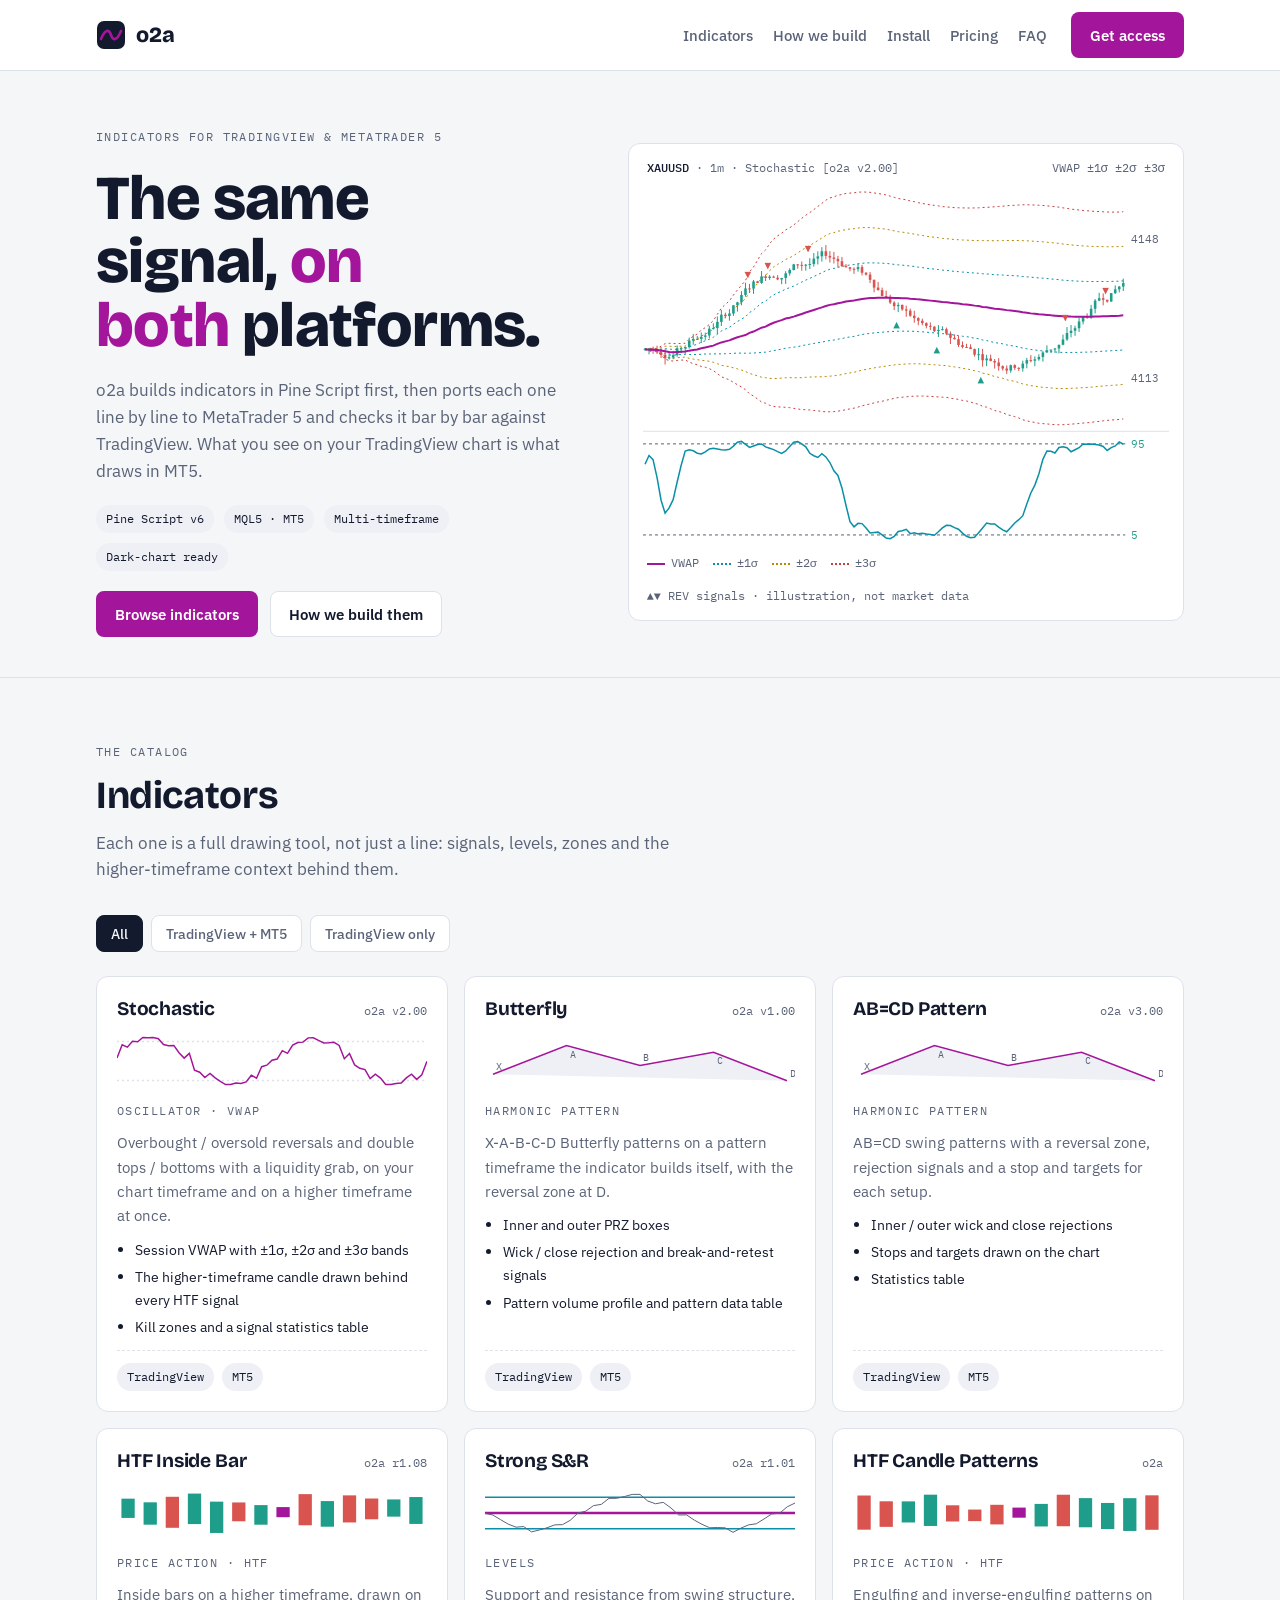
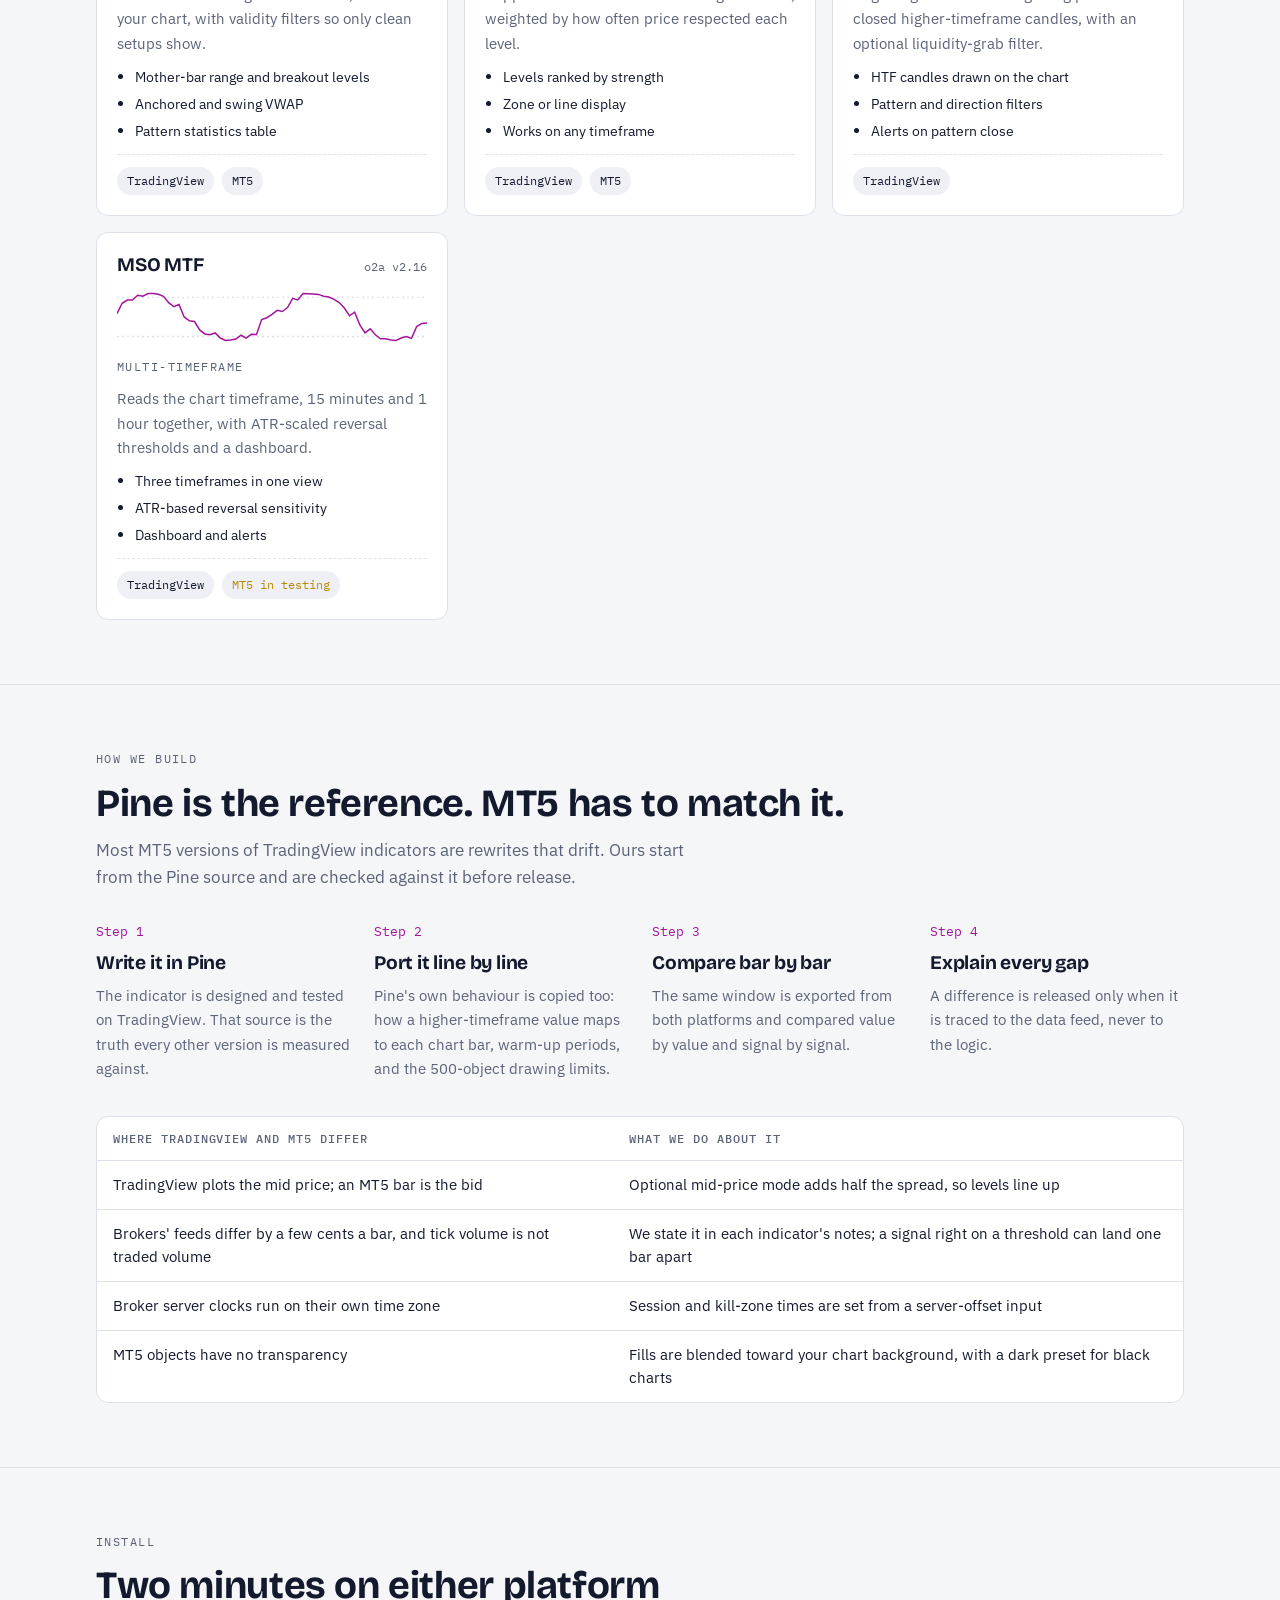
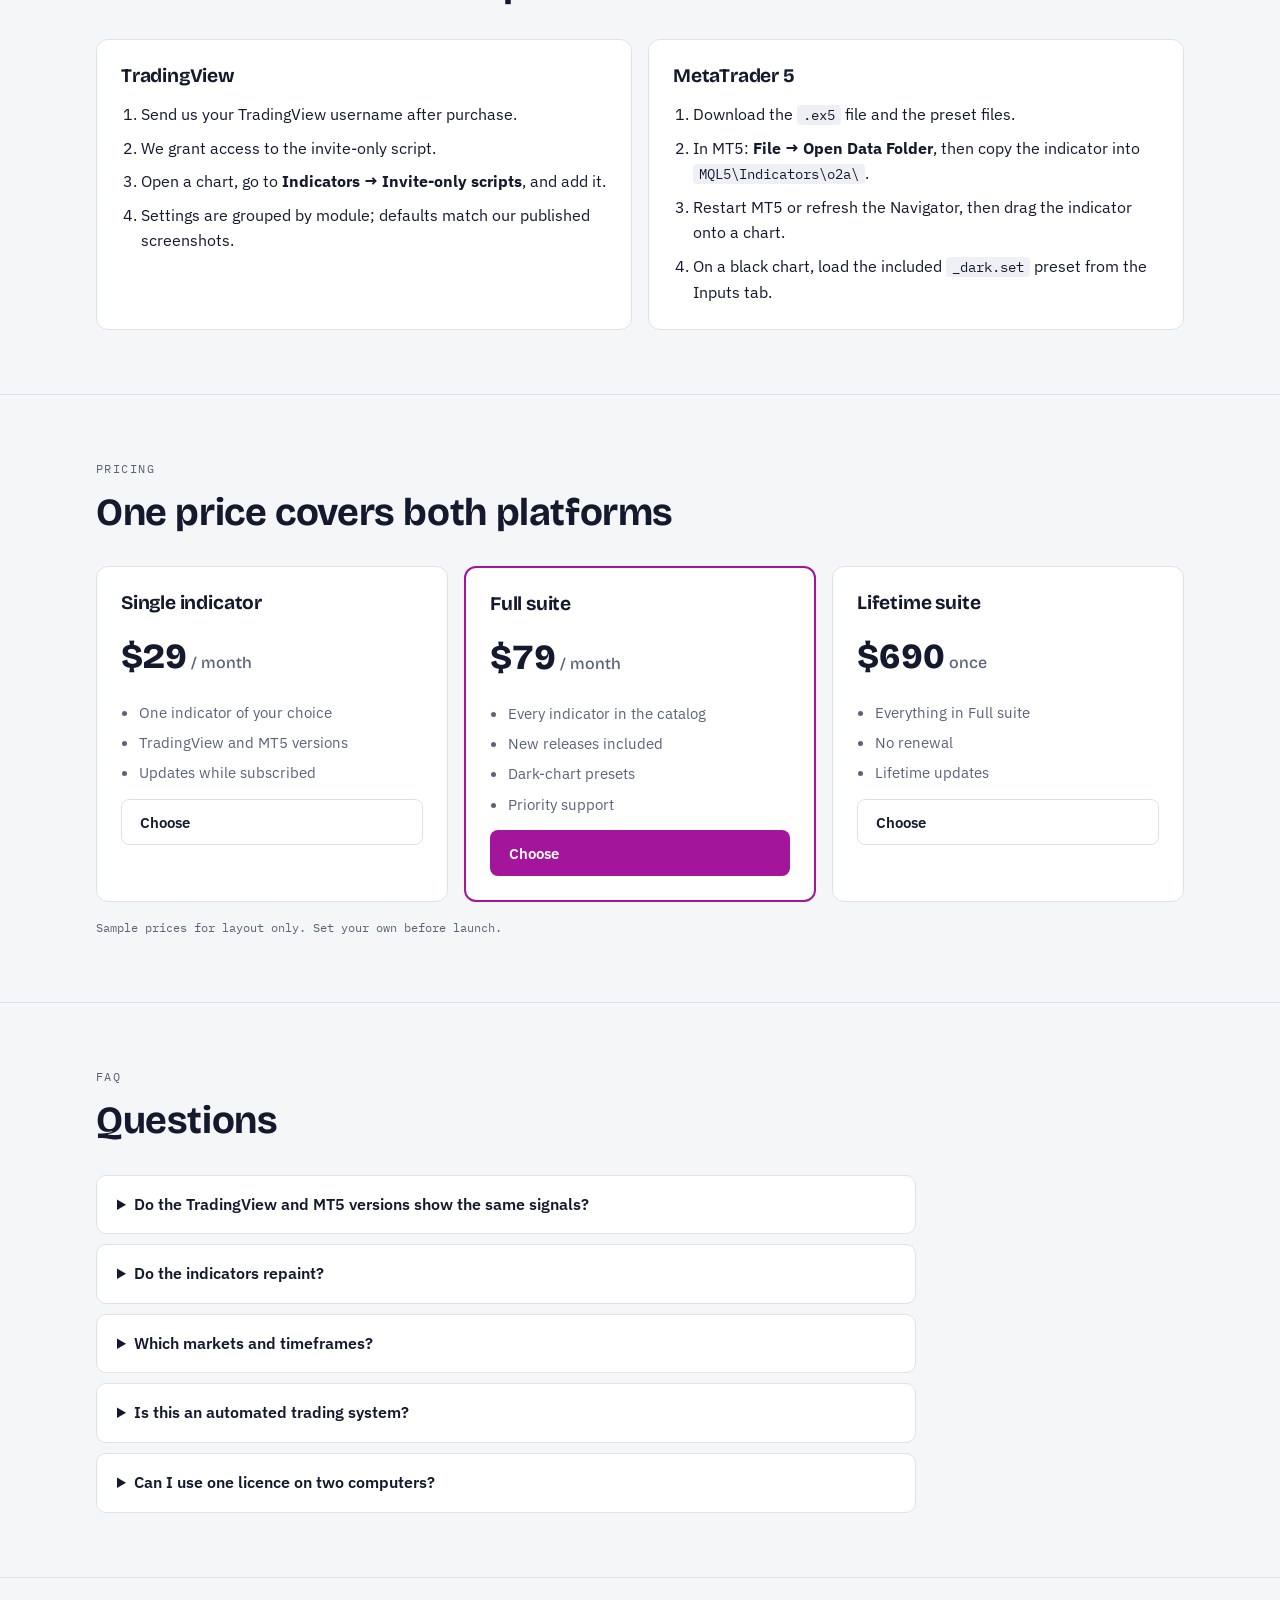
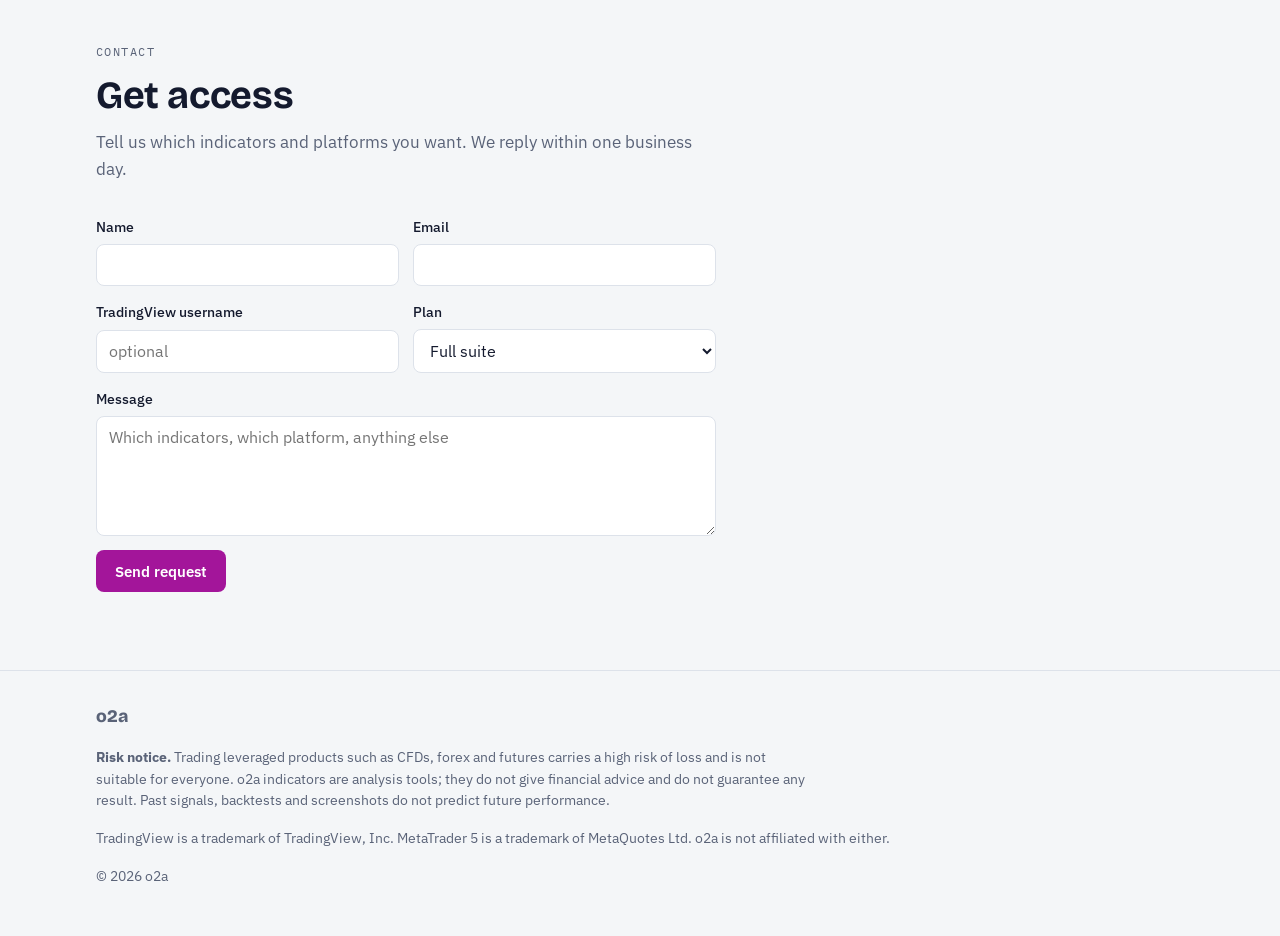
==== index.html @ e1e7fb4d "o2a sample website Co-Authored-By: Claude Opus 5.5 <noreply@anthropic.com>" ====
<!doctype html>
<html lang="en">
<head>
<meta charset="utf-8">
<meta name="viewport" content="width=device-width, initial-scale=1, viewport-fit=cover">
<title>o2a Indicators</title>
<meta name="description" content="o2a builds trading indicators for TradingView and MetaTrader 5: the same signal logic on both platforms.">
<link rel="preconnect" href="https://fonts.googleapis.com">
<link rel="preconnect" href="https://fonts.gstatic.com" crossorigin>
<link rel="stylesheet" href="https://fonts.googleapis.com/css2?family=Bricolage+Grotesque:opsz,wght@12..96,500;12..96,700;12..96,800&family=IBM+Plex+Sans:wght@400;500;600&family=IBM+Plex+Mono:wght@400;500&display=swap">
<style>
/* Layout: one long page; a chart-pane hero, then catalog / method / install / pricing / FAQ / contact bands, each on a 1120px measure */
:root {
  --bg: #f4f6f8;          /* cool chart-paper white */
  --surface: #ffffff;
  --ink: #141a2e;         /* navy ink */
  --muted: #5a6378;
  --line: #dde2ea;
  --vwap: #a3159a;        /* the indicators' VWAP magenta */
  --band1: #0a8fa8;       /* +-1 sigma cyan */
  --band2: #b88a00;       /* +-2 sigma amber */
  --band3: #c8403e;       /* +-3 sigma red */
  --bull: #1f9d8b;
  --bear: #d9534f;
  --chip: #eef0f6;
  --accent-ink: #ffffff;
  --f-display: "Bricolage Grotesque", "Segoe UI", system-ui, sans-serif;
  --f-body: "IBM Plex Sans", "Segoe UI", system-ui, sans-serif;
  --f-mono: "IBM Plex Mono", ui-monospace, Consolas, monospace;
}
@media (prefers-color-scheme: dark) {
  :root:not([data-theme="light"]) {
    --bg: #0f1320; --surface: #161b2b; --ink: #e8ebf3; --muted: #9aa3b8; --line: #283048;
    --vwap: #e040fb; --band1: #2fd6f0; --band2: #ffd23f; --band3: #ff6b66; --bull: #26a69a; --bear: #ef5350;
    --chip: #1e2438; --accent-ink: #12051a; color-scheme: dark;
  }
}
:root[data-theme="dark"] {
  --bg: #0f1320; --surface: #161b2b; --ink: #e8ebf3; --muted: #9aa3b8; --line: #283048;
  --vwap: #e040fb; --band1: #2fd6f0; --band2: #ffd23f; --band3: #ff6b66; --bull: #26a69a; --bear: #ef5350;
  --chip: #1e2438; --accent-ink: #12051a; color-scheme: dark;
}
* { box-sizing: border-box; }
html { scroll-behavior: smooth; }
@media (prefers-reduced-motion: reduce) { html { scroll-behavior: auto; } }
body { background: var(--bg); color: var(--ink); font-family: var(--f-body); font-size: 16px; line-height: 1.6; margin: 0; }
body::before { content: ""; position: fixed; inset: 0 0 auto; height: env(safe-area-inset-top, 0px); z-index: 10; background: var(--surface); }
a { color: inherit; }
.wrap { max-width: 1120px; margin: 0 auto; padding-left: max(16px, env(safe-area-inset-left, 0px)); padding-right: max(16px, env(safe-area-inset-right, 0px)); }
h1, h2, h3 { font-family: var(--f-display); text-wrap: balance; margin: 0; letter-spacing: -0.01em; }
h2 { font-size: clamp(1.7rem, 3.4vw, 2.4rem); font-weight: 700; line-height: 1.15; }
h3 { font-size: 1.2rem; font-weight: 700; line-height: 1.25; }
p { margin: 0; }
.eyebrow { font-family: var(--f-mono); font-size: 0.75rem; letter-spacing: 0.12em; text-transform: uppercase; color: var(--muted); }
.lede { color: var(--muted); max-width: 62ch; font-size: 1.05rem; }
:focus-visible { outline: 2px solid var(--vwap); outline-offset: 3px; border-radius: 4px; }

/* header */
header.top { position: sticky; top: env(safe-area-inset-top, 0px); z-index: 20; background: var(--surface); border-bottom: 1px solid var(--line); }
header.top .wrap { display: flex; align-items: center; gap: 24px; padding-block: 12px; }
.logo { display: flex; align-items: center; gap: 10px; text-decoration: none; font-family: var(--f-display); font-weight: 800; font-size: 1.35rem; }
.logo svg { flex: none; }
nav.links { display: flex; gap: 20px; margin-left: auto; flex-wrap: wrap; }
nav.links a { text-decoration: none; color: var(--muted); font-size: 0.95rem; font-weight: 500; }
nav.links a:hover { color: var(--ink); }
.btn { display: inline-flex; align-items: center; gap: 8px; padding: 10px 18px; border-radius: 8px; font-weight: 600; font-size: 0.95rem; text-decoration: none; border: 1px solid transparent; cursor: pointer; font-family: var(--f-body); }
.btn.primary { background: var(--vwap); color: var(--accent-ink); }
.btn.ghost { border-color: var(--line); background: var(--surface); color: var(--ink); }
.btn:hover { filter: brightness(1.06); }
@media (max-width: 760px) { nav.links { display: none; } header.top .btn { margin-left: auto; } }

/* hero */
.hero { padding-block: 56px 40px; }
.hero .grid { display: grid; grid-template-columns: 1fr 1.15fr; gap: 48px; align-items: center; }
.hero h1 { font-size: clamp(2.3rem, 5.2vw, 3.9rem); font-weight: 800; line-height: 1.02; }
.hero h1 em { font-style: normal; color: var(--vwap); }
.hero .copy { display: grid; gap: 20px; min-width: 0; }
.hero .ctas { display: flex; gap: 12px; flex-wrap: wrap; }
.platforms { display: flex; gap: 10px; flex-wrap: wrap; }
.pill { font-family: var(--f-mono); font-size: 0.78rem; padding: 4px 10px; border-radius: 999px; background: var(--chip); color: var(--ink); white-space: nowrap; }
.chart-card { background: var(--surface); border: 1px solid var(--line); border-radius: 12px; padding: 14px; min-width: 0; }
.chart-head { display: flex; justify-content: space-between; gap: 12px; flex-wrap: wrap; font-family: var(--f-mono); font-size: 0.78rem; color: var(--muted); padding: 0 4px 8px; }
.chart-head b { color: var(--ink); font-weight: 500; }
canvas#hero { width: 100%; height: 360px; display: block; }
.legend { display: flex; gap: 14px; flex-wrap: wrap; font-family: var(--f-mono); font-size: 0.74rem; color: var(--muted); padding: 8px 4px 0; }
.legend i { display: inline-block; width: 18px; height: 0; border-top: 2px solid; vertical-align: middle; margin-right: 6px; }
@media (max-width: 860px) { .hero .grid { grid-template-columns: 1fr; } canvas#hero { height: 300px; } }

section.band { padding-block: 64px; border-top: 1px solid var(--line); }
.section-head { display: grid; gap: 12px; margin-bottom: 32px; }

/* catalog */
.filters { display: flex; gap: 8px; flex-wrap: wrap; margin-bottom: 24px; }
.filters button { font: 500 0.9rem var(--f-body); padding: 8px 14px; border-radius: 8px; border: 1px solid var(--line); background: var(--surface); color: var(--muted); cursor: pointer; }
.filters button[aria-pressed="true"] { background: var(--ink); color: var(--bg); border-color: var(--ink); }
.cards { display: grid; grid-template-columns: repeat(auto-fill, minmax(300px, 1fr)); gap: 16px; }
.card { background: var(--surface); border: 1px solid var(--line); border-radius: 12px; padding: 20px; display: grid; grid-template-rows: auto auto 1fr auto; gap: 12px; min-width: 0; }
.card .meta { display: flex; justify-content: space-between; gap: 8px; align-items: baseline; }
.card .ver { font-family: var(--f-mono); font-size: 0.78rem; color: var(--muted); }
.card p { color: var(--muted); font-size: 0.95rem; }
.card ul { margin: 0; padding-left: 18px; color: var(--ink); font-size: 0.9rem; display: grid; gap: 4px; }
.card .foot { display: flex; gap: 8px; flex-wrap: wrap; padding-top: 12px; border-top: 1px dashed var(--line); }
.tag-tv { background: var(--chip); }
.status { color: var(--band2); }
.mini { height: 56px; width: 100%; display: block; }

/* method */
.steps { display: grid; grid-template-columns: repeat(4, 1fr); gap: 24px; counter-reset: s; }
.step { display: grid; gap: 8px; align-content: start; min-width: 0; }
.step .n { font-family: var(--f-mono); font-size: 0.8rem; color: var(--vwap); }
.step p { color: var(--muted); font-size: 0.95rem; }
@media (max-width: 860px) { .steps { grid-template-columns: 1fr 1fr; } }
@media (max-width: 520px) { .steps { grid-template-columns: 1fr; } }
.compare { margin-top: 36px; overflow-x: auto; background: var(--surface); border: 1px solid var(--line); border-radius: 12px; }
.compare table { border-collapse: collapse; width: 100%; min-width: 560px; font-size: 0.92rem; }
.compare th, .compare td { text-align: left; padding: 12px 16px; border-bottom: 1px solid var(--line); vertical-align: top; }
.compare th { font-family: var(--f-mono); font-size: 0.75rem; letter-spacing: 0.08em; text-transform: uppercase; color: var(--muted); font-weight: 500; }
.compare tr:last-child td { border-bottom: 0; }

/* install */
.two { display: grid; grid-template-columns: 1fr 1fr; gap: 16px; }
@media (max-width: 760px) { .two { grid-template-columns: 1fr; } }
.panel { background: var(--surface); border: 1px solid var(--line); border-radius: 12px; padding: 24px; display: grid; gap: 14px; align-content: start; min-width: 0; }
.panel ol { margin: 0; padding-left: 20px; display: grid; gap: 8px; }
code { font-family: var(--f-mono); font-size: 0.86em; background: var(--chip); padding: 1px 6px; border-radius: 4px; overflow-wrap: anywhere; }

/* pricing */
.prices { display: grid; grid-template-columns: repeat(3, 1fr); gap: 16px; }
@media (max-width: 860px) { .prices { grid-template-columns: 1fr; } }
.price { background: var(--surface); border: 1px solid var(--line); border-radius: 12px; padding: 24px; display: grid; gap: 14px; align-content: start; }
.price.feature { border: 2px solid var(--vwap); }
.price .amt { font-family: var(--f-display); font-size: 2.2rem; font-weight: 800; font-variant-numeric: tabular-nums; }
.price .amt span { font-size: 1rem; color: var(--muted); font-weight: 500; }
.price ul { margin: 0; padding-left: 18px; display: grid; gap: 6px; color: var(--muted); font-size: 0.95rem; }
.sample-note { font-family: var(--f-mono); font-size: 0.78rem; color: var(--muted); margin-top: 16px; }

/* faq */
.faq { display: grid; gap: 10px; max-width: 820px; }
details { background: var(--surface); border: 1px solid var(--line); border-radius: 10px; padding: 16px 20px; }
summary { cursor: pointer; font-weight: 600; }
details p { color: var(--muted); margin-top: 10px; }

/* contact */
form.contact { display: grid; gap: 14px; max-width: 620px; }
form.contact .row { display: grid; grid-template-columns: 1fr 1fr; gap: 14px; }
@media (max-width: 560px) { form.contact .row { grid-template-columns: 1fr; } }
label { display: grid; gap: 6px; font-size: 0.9rem; font-weight: 500; }
input, select, textarea { font: 400 1rem var(--f-body); padding: 10px 12px; border-radius: 8px; border: 1px solid var(--line); background: var(--surface); color: var(--ink); width: 100%; }
textarea { min-height: 120px; resize: vertical; }
.sent { color: var(--bull); font-weight: 600; }

footer { border-top: 1px solid var(--line); padding-block: 32px 48px; color: var(--muted); font-size: 0.85rem; }
footer .wrap { display: grid; gap: 16px; }
footer .risk { max-width: 90ch; }
</style>
</head>
<body>
<header class="top">
  <div class="wrap">
    <a class="logo" href="#top" aria-label="o2a home">
      <svg width="30" height="30" viewBox="0 0 30 30" aria-hidden="true"><rect x="1" y="1" width="28" height="28" rx="7" fill="var(--ink)"/><path d="M5 19 C9 9, 13 9, 15 15 S21 21, 25 11" fill="none" stroke="var(--vwap)" stroke-width="2.6" stroke-linecap="round"/></svg>
      o2a
    </a>
    <nav class="links" aria-label="Sections">
      <a href="#indicators">Indicators</a>
      <a href="#method">How we build</a>
      <a href="#install">Install</a>
      <a href="#pricing">Pricing</a>
      <a href="#faq">FAQ</a>
    </nav>
    <a class="btn primary" href="#contact">Get access</a>
  </div>
</header>

<main id="top">
  <section class="hero">
    <div class="wrap grid">
      <div class="copy">
        <span class="eyebrow">Indicators for TradingView &amp; MetaTrader 5</span>
        <h1>The same signal, <em>on both</em> platforms.</h1>
        <p class="lede">o2a builds indicators in Pine Script first, then ports each one line by line to MetaTrader 5 and checks it bar by bar against TradingView. What you see on your TradingView chart is what draws in MT5.</p>
        <div class="platforms">
          <span class="pill">Pine Script v6</span>
          <span class="pill">MQL5 · MT5</span>
          <span class="pill">Multi-timeframe</span>
          <span class="pill">Dark-chart ready</span>
        </div>
        <div class="ctas">
          <a class="btn primary" href="#indicators">Browse indicators</a>
          <a class="btn ghost" href="#method">How we build them</a>
        </div>
      </div>
      <figure class="chart-card" style="margin:0">
        <div class="chart-head"><span><b>XAUUSD</b> · 1m · Stochastic [o2a v2.00]</span><span>VWAP ±1σ ±2σ ±3σ</span></div>
        <canvas id="hero" role="img" aria-label="Example chart: candles with a session VWAP and three dotted sigma bands, reversal markers, and a stochastic pane with 95 and 5 levels underneath."></canvas>
        <figcaption class="legend">
          <span><i style="border-color:var(--vwap)"></i>VWAP</span>
          <span><i style="border-color:var(--band1);border-top-style:dotted"></i>±1σ</span>
          <span><i style="border-color:var(--band2);border-top-style:dotted"></i>±2σ</span>
          <span><i style="border-color:var(--band3);border-top-style:dotted"></i>±3σ</span>
          <span>▲▼ REV signals · illustration, not market data</span>
        </figcaption>
      </figure>
    </div>
  </section>

  <section class="band" id="indicators">
    <div class="wrap">
      <div class="section-head">
        <span class="eyebrow">The catalog</span>
        <h2>Indicators</h2>
        <p class="lede">Each one is a full drawing tool, not just a line: signals, levels, zones and the higher-timeframe context behind them.</p>
      </div>
      <div class="filters" role="group" aria-label="Filter by platform">
        <button type="button" id="f-all" data-f="all" aria-pressed="true">All</button>
        <button type="button" id="f-both" data-f="both" aria-pressed="false">TradingView + MT5</button>
        <button type="button" id="f-tv" data-f="tv" aria-pressed="false">TradingView only</button>
      </div>
      <div class="cards" id="cards"></div>
    </div>
  </section>

  <section class="band" id="method">
    <div class="wrap">
      <div class="section-head">
        <span class="eyebrow">How we build</span>
        <h2>Pine is the reference. MT5 has to match it.</h2>
        <p class="lede">Most MT5 versions of TradingView indicators are rewrites that drift. Ours start from the Pine source and are checked against it before release.</p>
      </div>
      <div class="steps">
        <div class="step"><span class="n">Step 1</span><h3>Write it in Pine</h3><p>The indicator is designed and tested on TradingView. That source is the truth every other version is measured against.</p></div>
        <div class="step"><span class="n">Step 2</span><h3>Port it line by line</h3><p>Pine's own behaviour is copied too: how a higher-timeframe value maps to each chart bar, warm-up periods, and the 500-object drawing limits.</p></div>
        <div class="step"><span class="n">Step 3</span><h3>Compare bar by bar</h3><p>The same window is exported from both platforms and compared value by value and signal by signal.</p></div>
        <div class="step"><span class="n">Step 4</span><h3>Explain every gap</h3><p>A difference is released only when it is traced to the data feed, never to the logic.</p></div>
      </div>
      <div class="compare">
        <table>
          <thead><tr><th>Where TradingView and MT5 differ</th><th>What we do about it</th></tr></thead>
          <tbody>
            <tr><td>TradingView plots the mid price; an MT5 bar is the bid</td><td>Optional mid-price mode adds half the spread, so levels line up</td></tr>
            <tr><td>Brokers' feeds differ by a few cents a bar, and tick volume is not traded volume</td><td>We state it in each indicator's notes; a signal right on a threshold can land one bar apart</td></tr>
            <tr><td>Broker server clocks run on their own time zone</td><td>Session and kill-zone times are set from a server-offset input</td></tr>
            <tr><td>MT5 objects have no transparency</td><td>Fills are blended toward your chart background, with a dark preset for black charts</td></tr>
          </tbody>
        </table>
      </div>
    </div>
  </section>

  <section class="band" id="install">
    <div class="wrap">
      <div class="section-head">
        <span class="eyebrow">Install</span>
        <h2>Two minutes on either platform</h2>
      </div>
      <div class="two">
        <div class="panel">
          <h3>TradingView</h3>
          <ol>
            <li>Send us your TradingView username after purchase.</li>
            <li>We grant access to the invite-only script.</li>
            <li>Open a chart, go to <b>Indicators → Invite-only scripts</b>, and add it.</li>
            <li>Settings are grouped by module; defaults match our published screenshots.</li>
          </ol>
        </div>
        <div class="panel">
          <h3>MetaTrader 5</h3>
          <ol>
            <li>Download the <code>.ex5</code> file and the preset files.</li>
            <li>In MT5: <b>File → Open Data Folder</b>, then copy the indicator into <code>MQL5\Indicators\o2a\</code>.</li>
            <li>Restart MT5 or refresh the Navigator, then drag the indicator onto a chart.</li>
            <li>On a black chart, load the included <code>_dark.set</code> preset from the Inputs tab.</li>
          </ol>
        </div>
      </div>
    </div>
  </section>

  <section class="band" id="pricing">
    <div class="wrap">
      <div class="section-head">
        <span class="eyebrow">Pricing</span>
        <h2>One price covers both platforms</h2>
      </div>
      <div class="prices">
        <div class="price">
          <h3>Single indicator</h3>
          <div class="amt">$29<span> / month</span></div>
          <ul><li>One indicator of your choice</li><li>TradingView and MT5 versions</li><li>Updates while subscribed</li></ul>
          <a class="btn ghost" href="#contact">Choose</a>
        </div>
        <div class="price feature">
          <h3>Full suite</h3>
          <div class="amt">$79<span> / month</span></div>
          <ul><li>Every indicator in the catalog</li><li>New releases included</li><li>Dark-chart presets</li><li>Priority support</li></ul>
          <a class="btn primary" href="#contact">Choose</a>
        </div>
        <div class="price">
          <h3>Lifetime suite</h3>
          <div class="amt">$690<span> once</span></div>
          <ul><li>Everything in Full suite</li><li>No renewal</li><li>Lifetime updates</li></ul>
          <a class="btn ghost" href="#contact">Choose</a>
        </div>
      </div>
      <p class="sample-note">Sample prices for layout only. Set your own before launch.</p>
    </div>
  </section>

  <section class="band" id="faq">
    <div class="wrap">
      <div class="section-head">
        <span class="eyebrow">FAQ</span>
        <h2>Questions</h2>
      </div>
      <div class="faq">
        <details><summary>Do the TradingView and MT5 versions show the same signals?</summary><p>They run the same logic. On the same bars they draw the same signals; where your broker's prices differ from TradingView's feed, a signal sitting exactly on a threshold can fire one bar apart. Each indicator's notes list what was compared and how closely it matched.</p></details>
        <details><summary>Do the indicators repaint?</summary><p>Signals are confirmed on closed candles, and higher-timeframe values come from the last closed higher-timeframe candle. The forming bar can change until it closes, as on any chart.</p></details>
        <details><summary>Which markets and timeframes?</summary><p>They work on any symbol. They were developed on gold (XAUUSD) and the Nasdaq 100 on 1-minute to 15-minute charts, with higher-timeframe inputs from 15 minutes to 1 hour.</p></details>
        <details><summary>Is this an automated trading system?</summary><p>No. These are indicators: they draw and alert. Trading decisions and risk stay with you.</p></details>
        <details><summary>Can I use one licence on two computers?</summary><p>Yes, for your own accounts. MT5 licences are tied to your account numbers; TradingView access is tied to your username.</p></details>
      </div>
    </div>
  </section>

  <section class="band" id="contact">
    <div class="wrap">
      <div class="section-head">
        <span class="eyebrow">Contact</span>
        <h2>Get access</h2>
        <p class="lede">Tell us which indicators and platforms you want. We reply within one business day.</p>
      </div>
      <form class="contact" id="contact-form" novalidate>
        <div class="row">
          <label for="c-name">Name<input id="c-name" name="name" autocomplete="name" required></label>
          <label for="c-email">Email<input id="c-email" name="email" type="email" autocomplete="email" required></label>
        </div>
        <div class="row">
          <label for="c-tv">TradingView username<input id="c-tv" name="tv" placeholder="optional"></label>
          <label for="c-plan">Plan<select id="c-plan" name="plan"><option>Full suite</option><option>Single indicator</option><option>Lifetime suite</option><option>Just a question</option></select></label>
        </div>
        <label for="c-msg">Message<textarea id="c-msg" name="msg" placeholder="Which indicators, which platform, anything else"></textarea></label>
        <div><button class="btn primary" type="submit" id="c-send">Send request</button></div>
        <p id="c-out" role="status"></p>
      </form>
    </div>
  </section>
</main>

<footer>
  <div class="wrap">
    <div class="logo" style="font-size:1.1rem">o2a</div>
    <p class="risk"><b>Risk notice.</b> Trading leveraged products such as CFDs, forex and futures carries a high risk of loss and is not suitable for everyone. o2a indicators are analysis tools; they do not give financial advice and do not guarantee any result. Past signals, backtests and screenshots do not predict future performance.</p>
    <p>TradingView is a trademark of TradingView, Inc. MetaTrader 5 is a trademark of MetaQuotes Ltd. o2a is not affiliated with either.</p>
    <p>© <span id="yr">2026</span> o2a</p>
  </div>
</footer>

<script>
(function () {
  "use strict";
  // ---- catalog (draft copy: edit names, versions and text before launch)
  var IND = [
    { name: "Stochastic", ver: "o2a v2.00", tv: true, mt5: "ready", kind: "Oscillator · VWAP", spark: "stoch",
      text: "Overbought / oversold reversals and double tops / bottoms with a liquidity grab, on your chart timeframe and on a higher timeframe at once.",
      pts: ["Session VWAP with ±1σ, ±2σ and ±3σ bands", "The higher-timeframe candle drawn behind every HTF signal", "Kill zones and a signal statistics table"] },
    { name: "Butterfly", ver: "o2a v1.00", tv: true, mt5: "ready", kind: "Harmonic pattern", spark: "pattern",
      text: "X-A-B-C-D Butterfly patterns on a pattern timeframe the indicator builds itself, with the reversal zone at D.",
      pts: ["Inner and outer PRZ boxes", "Wick / close rejection and break-and-retest signals", "Pattern volume profile and pattern data table"] },
    { name: "AB=CD Pattern", ver: "o2a v3.00", tv: true, mt5: "ready", kind: "Harmonic pattern", spark: "pattern",
      text: "AB=CD swing patterns with a reversal zone, rejection signals and a stop and targets for each setup.",
      pts: ["Inner / outer wick and close rejections", "Stops and targets drawn on the chart", "Statistics table"] },
    { name: "HTF Inside Bar", ver: "o2a r1.08", tv: true, mt5: "ready", kind: "Price action · HTF", spark: "bars",
      text: "Inside bars on a higher timeframe, drawn on your chart, with validity filters so only clean setups show.",
      pts: ["Mother-bar range and breakout levels", "Anchored and swing VWAP", "Pattern statistics table"] },
    { name: "Strong S&R", ver: "o2a r1.01", tv: true, mt5: "ready", kind: "Levels", spark: "levels",
      text: "Support and resistance from swing structure, weighted by how often price respected each level.",
      pts: ["Levels ranked by strength", "Zone or line display", "Works on any timeframe"] },
    { name: "HTF Candle Patterns", ver: "o2a", tv: true, mt5: "", kind: "Price action · HTF", spark: "bars",
      text: "Engulfing and inverse-engulfing patterns on closed higher-timeframe candles, with an optional liquidity-grab filter.",
      pts: ["HTF candles drawn on the chart", "Pattern and direction filters", "Alerts on pattern close"] },
    { name: "MSO MTF", ver: "o2a v2.16", tv: true, mt5: "testing", kind: "Multi-timeframe", spark: "stoch",
      text: "Reads the chart timeframe, 15 minutes and 1 hour together, with ATR-scaled reversal thresholds and a dashboard.",
      pts: ["Three timeframes in one view", "ATR-based reversal sensitivity", "Dashboard and alerts"] }
  ];
  var cards = document.getElementById("cards");
  function esc(s) { return String(s).replace(/[&<>"]/g, function (c) { return { "&": "&amp;", "<": "&lt;", ">": "&gt;", '"': "&quot;" }[c]; }); }
  function render(f) {
    cards.innerHTML = IND.filter(function (d) {
      return f === "all" || (f === "both" && d.mt5) || (f === "tv" && !d.mt5);
    }).map(function (d, i) {
      var plat = '<span class="pill tag-tv">TradingView</span>' +
        (d.mt5 === "ready" ? '<span class="pill">MT5</span>' : d.mt5 === "testing" ? '<span class="pill status">MT5 in testing</span>' : "");
      return '<article class="card"><div class="meta"><h3>' + esc(d.name) + '</h3><span class="ver">' + esc(d.ver) + '</span></div>' +
        '<canvas class="mini" data-spark="' + d.spark + '" data-seed="' + (i + 3) + '" aria-hidden="true"></canvas>' +
        '<div style="display:grid;gap:10px;align-content:start"><span class="eyebrow">' + esc(d.kind) + '</span><p>' + esc(d.text) + '</p><ul>' +
        d.pts.map(function (p) { return "<li>" + esc(p) + "</li>"; }).join("") + '</ul></div>' +
        '<div class="foot">' + plat + '</div></article>';
    }).join("");
    drawSparks();
  }
  document.querySelectorAll(".filters button").forEach(function (b) {
    b.addEventListener("click", function () {
      document.querySelectorAll(".filters button").forEach(function (x) { x.setAttribute("aria-pressed", String(x === b)); });
      render(b.dataset.f);
    });
  });

  // ---- drawing helpers
  function css(v) { return getComputedStyle(document.documentElement).getPropertyValue(v).trim(); }
  function rng(seed) { var s = seed * 9301 + 49297; return function () { s = (s * 9301 + 49297) % 233280; return s / 233280; }; }
  function fit(cv) { var r = cv.getBoundingClientRect(), d = window.devicePixelRatio || 1; cv.width = Math.max(1, r.width * d); cv.height = Math.max(1, r.height * d); var x = cv.getContext("2d"); x.setTransform(d, 0, 0, d, 0, 0); return { x: x, w: r.width, h: r.height }; }

  // ---- hero: candles + VWAP + dotted bands + stochastic pane (deterministic illustration)
  var N = 120, R = rng(7), bars = [], p = 4120;
  for (var i = 0; i < N; i++) {
    var drift = Math.sin(i / 14) * 0.9 + (R() - 0.5) * 2.6;
    var o = p, c = o + drift, h = Math.max(o, c) + R() * 1.6, l = Math.min(o, c) - R() * 1.6;
    bars.push({ o: o, h: h, l: l, c: c, v: 0.6 + R() }); p = c;
  }
  var vw = [], sd = [], pv = 0, vv = 0, p2 = 0;
  bars.forEach(function (b) { var tp = (b.h + b.l + b.c) / 3; pv += tp * b.v; vv += b.v; p2 += tp * tp * b.v; var m = pv / vv; vw.push(m); sd.push(Math.sqrt(Math.max(0, p2 / vv - m * m))); });
  var K = [];
  for (var j = 0; j < N; j++) { var a = Math.max(0, j - 13), hh = -1e9, ll = 1e9; for (var q = a; q <= j; q++) { hh = Math.max(hh, bars[q].h); ll = Math.min(ll, bars[q].l); } K.push(hh > ll ? (bars[j].c - ll) / (hh - ll) * 100 : 50); }
  var Ks = K.map(function (v, k) { var s = 0, n = 0; for (var q = Math.max(0, k - 2); q <= k; q++) { s += K[q]; n++; } return s / n; });
  function drawHero() {
    var cv = document.getElementById("hero"); if (!cv) return;
    var g = fit(cv), x = g.x, W = g.w, H = g.h, top = H * 0.68, padR = 44;
    x.clearRect(0, 0, W, H);
    var lo = 1e9, hi = -1e9;
    bars.forEach(function (b, k) { lo = Math.min(lo, b.l, vw[k] - 3 * sd[k]); hi = Math.max(hi, b.h, vw[k] + 3 * sd[k]); });
    var cw = (W - padR) / N, Y = function (v) { return 6 + (hi - v) / (hi - lo) * (top - 12); };
    x.strokeStyle = css("--line"); x.lineWidth = 1;
    x.beginPath(); x.moveTo(0, top + 0.5); x.lineTo(W, top + 0.5); x.stroke();
    x.fillStyle = css("--muted"); x.font = "11px " + css("--f-mono");
    [lo + (hi - lo) * 0.2, lo + (hi - lo) * 0.8].forEach(function (v) { x.fillText(v.toFixed(0), W - padR + 6, Y(v) + 4); });
    function line(arr, col, dash, wdt) { x.setLineDash(dash); x.strokeStyle = col; x.lineWidth = wdt; x.beginPath(); arr.forEach(function (v, k) { var px = k * cw + cw / 2; k ? x.lineTo(px, Y(v)) : x.moveTo(px, Y(v)); }); x.stroke(); x.setLineDash([]); }
    [[3, "--band3"], [2, "--band2"], [1, "--band1"]].forEach(function (m) {
      line(vw.map(function (v, k) { return v + m[0] * sd[k]; }), css(m[1]), [2, 3], 1);
      line(vw.map(function (v, k) { return v - m[0] * sd[k]; }), css(m[1]), [2, 3], 1);
    });
    bars.forEach(function (b, k) {
      var px = k * cw + cw / 2, up = b.c >= b.o, col = css(up ? "--bull" : "--bear");
      x.strokeStyle = col; x.fillStyle = col; x.lineWidth = 1;
      x.beginPath(); x.moveTo(px, Y(b.h)); x.lineTo(px, Y(b.l)); x.stroke();
      var y1 = Y(Math.max(b.o, b.c)), y2 = Y(Math.min(b.o, b.c));
      x.fillRect(px - cw * 0.32, y1, cw * 0.64, Math.max(1, y2 - y1));
    });
    line(vw, css("--vwap"), [], 2);
    // stochastic pane
    var sy = function (v) { return top + 8 + (100 - v) / 100 * (H - top - 14); };
    x.setLineDash([3, 3]); x.strokeStyle = css("--muted"); x.lineWidth = 1;
    [95, 5].forEach(function (v) { x.beginPath(); x.moveTo(0, sy(v)); x.lineTo(W - padR, sy(v)); x.stroke(); x.fillText(String(v), W - padR + 6, sy(v) + 4); });
    x.setLineDash([]); x.strokeStyle = css("--band1"); x.lineWidth = 1.5; x.beginPath();
    Ks.forEach(function (v, k) { var px = k * cw + cw / 2; k ? x.lineTo(px, sy(v)) : x.moveTo(px, sy(v)); }); x.stroke();
    // REV markers: %K leaving 95 / 5
    x.font = "bold 11px " + css("--f-mono");
    for (var k = 1; k < N; k++) {
      var px = k * cw + cw / 2;
      if (Ks[k - 1] >= 92 && Ks[k] < 92) { x.fillStyle = css("--bear"); x.fillText("▼", px - 5, Y(bars[k].h) - 6); }
      if (Ks[k - 1] <= 8 && Ks[k] > 8) { x.fillStyle = css("--bull"); x.fillText("▲", px - 5, Y(bars[k].l) + 16); }
    }
  }
  function drawSparks() {
    document.querySelectorAll("canvas.mini").forEach(function (cv) {
      var g = fit(cv), x = g.x, W = g.w, H = g.h, r = rng(+cv.dataset.seed), t = cv.dataset.spark;
      x.clearRect(0, 0, W, H); x.lineWidth = 1.5;
      if (t === "stoch") {
        x.strokeStyle = css("--line"); x.setLineDash([2, 3]); [0.15, 0.85].forEach(function (f) { x.beginPath(); x.moveTo(0, H * f); x.lineTo(W, H * f); x.stroke(); }); x.setLineDash([]);
        x.strokeStyle = css("--vwap"); x.beginPath(); for (var i = 0; i <= 60; i++) { var v = 0.5 + 0.42 * Math.sin(i / 5 + r() * 0.6); x.lineTo(i / 60 * W, H * (1 - v)); } x.stroke();
      } else if (t === "pattern") {
        var P = [0.8, 0.15, 0.6, 0.3, 0.95].map(function (v, i) { return [8 + i / 4 * (W - 16), 6 + v * (H - 12)]; });
        x.fillStyle = css("--chip"); x.beginPath(); x.moveTo(P[0][0], P[0][1]); P.forEach(function (q) { x.lineTo(q[0], q[1]); }); x.closePath(); x.fill();
        x.strokeStyle = css("--vwap"); x.beginPath(); P.forEach(function (q, i) { i ? x.lineTo(q[0], q[1]) : x.moveTo(q[0], q[1]); }); x.stroke();
        x.fillStyle = css("--muted"); x.font = "10px " + css("--f-mono"); ["X", "A", "B", "C", "D"].forEach(function (s, i) { x.fillText(s, P[i][0] + 3, P[i][1] < H / 2 ? P[i][1] + 12 : P[i][1] - 4); });
      } else if (t === "bars") {
        var n = 14, w = W / n; for (var k = 0; k < n; k++) { var up = r() > 0.45, hgt = (k === 6 ? 0.35 : k === 7 ? 0.18 : 0.2 + r() * 0.45) * H, y0 = H / 2 - hgt / 2 + (r() - 0.5) * 10; x.fillStyle = css(k === 7 ? "--vwap" : up ? "--bull" : "--bear"); x.fillRect(k * w + w * 0.2, y0, w * 0.6, hgt); }
      } else {
        [0.22, 0.5, 0.78].forEach(function (f, i) { x.strokeStyle = css(i === 1 ? "--vwap" : "--band1"); x.lineWidth = i === 1 ? 2.5 : 1.5; x.beginPath(); x.moveTo(0, H * f); x.lineTo(W, H * f); x.stroke(); });
        x.strokeStyle = css("--muted"); x.lineWidth = 1; x.beginPath(); for (var m = 0; m <= 40; m++) x.lineTo(m / 40 * W, H * (0.5 + 0.3 * Math.sin(m / 4) + (r() - 0.5) * 0.1)); x.stroke();
      }
    });
  }
  function redraw() { drawHero(); drawSparks(); }
  render("all"); drawHero();
  var rt; window.addEventListener("resize", function () { clearTimeout(rt); rt = setTimeout(redraw, 120); });
  try { window.matchMedia("(prefers-color-scheme: dark)").addEventListener("change", redraw); } catch (e) {}
  new MutationObserver(redraw).observe(document.documentElement, { attributes: true, attributeFilter: ["data-theme"] });
  if (document.fonts && document.fonts.ready) document.fonts.ready.then(redraw);

  // ---- contact form (sample: nothing is sent)
  var form = document.getElementById("contact-form"), out = document.getElementById("c-out");
  form.addEventListener("submit", function (e) {
    e.preventDefault();
    var n = form.elements.name.value.trim(), m = form.elements.email.value.trim();
    if (!n || !/^[^@\s]+@[^@\s]+\.[^@\s]+$/.test(m)) { out.className = ""; out.textContent = "Add your name and a valid email address, then send again."; return; }
    out.className = "sent"; out.textContent = "Thanks, " + n + ". This sample form doesn't send anything yet; on the live site it will reach the o2a inbox.";
    form.reset();
  });
  document.getElementById("yr").textContent = String(new Date().getFullYear());
})();
</script>
</body>
</html>
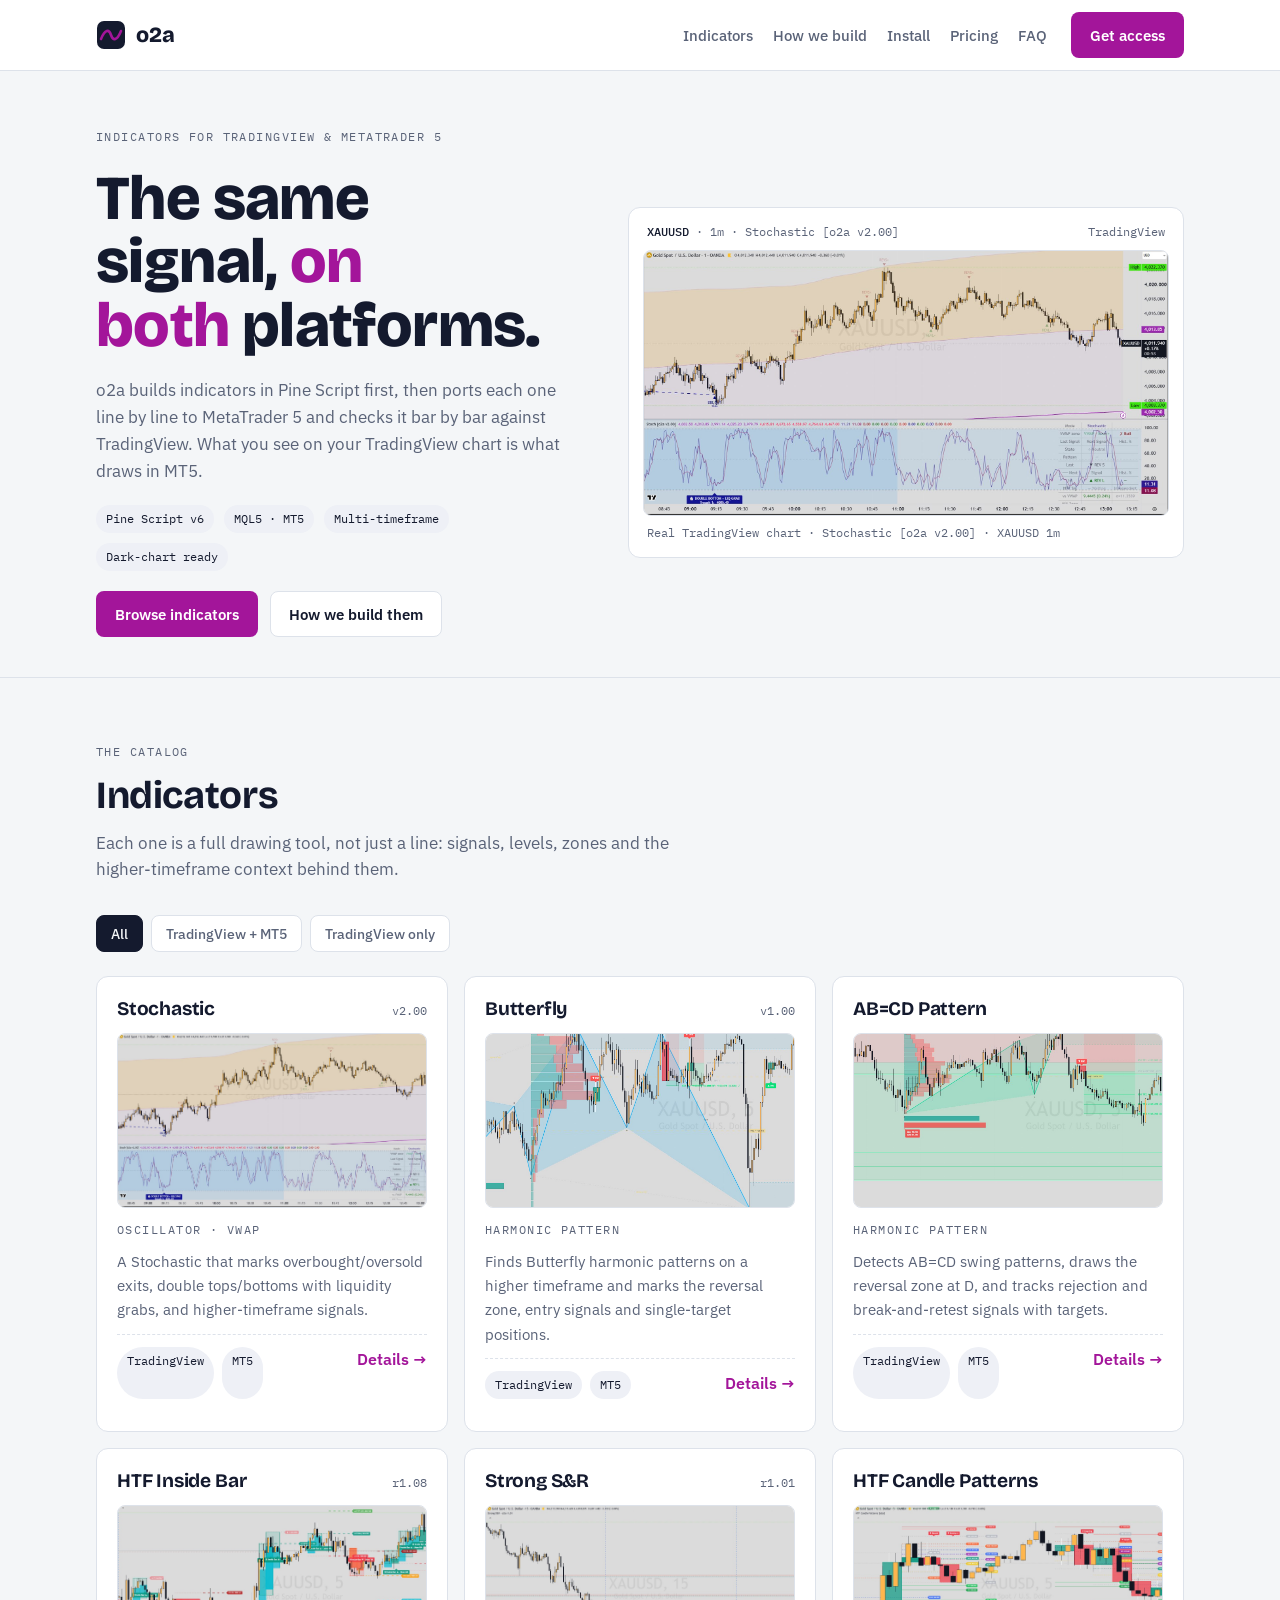
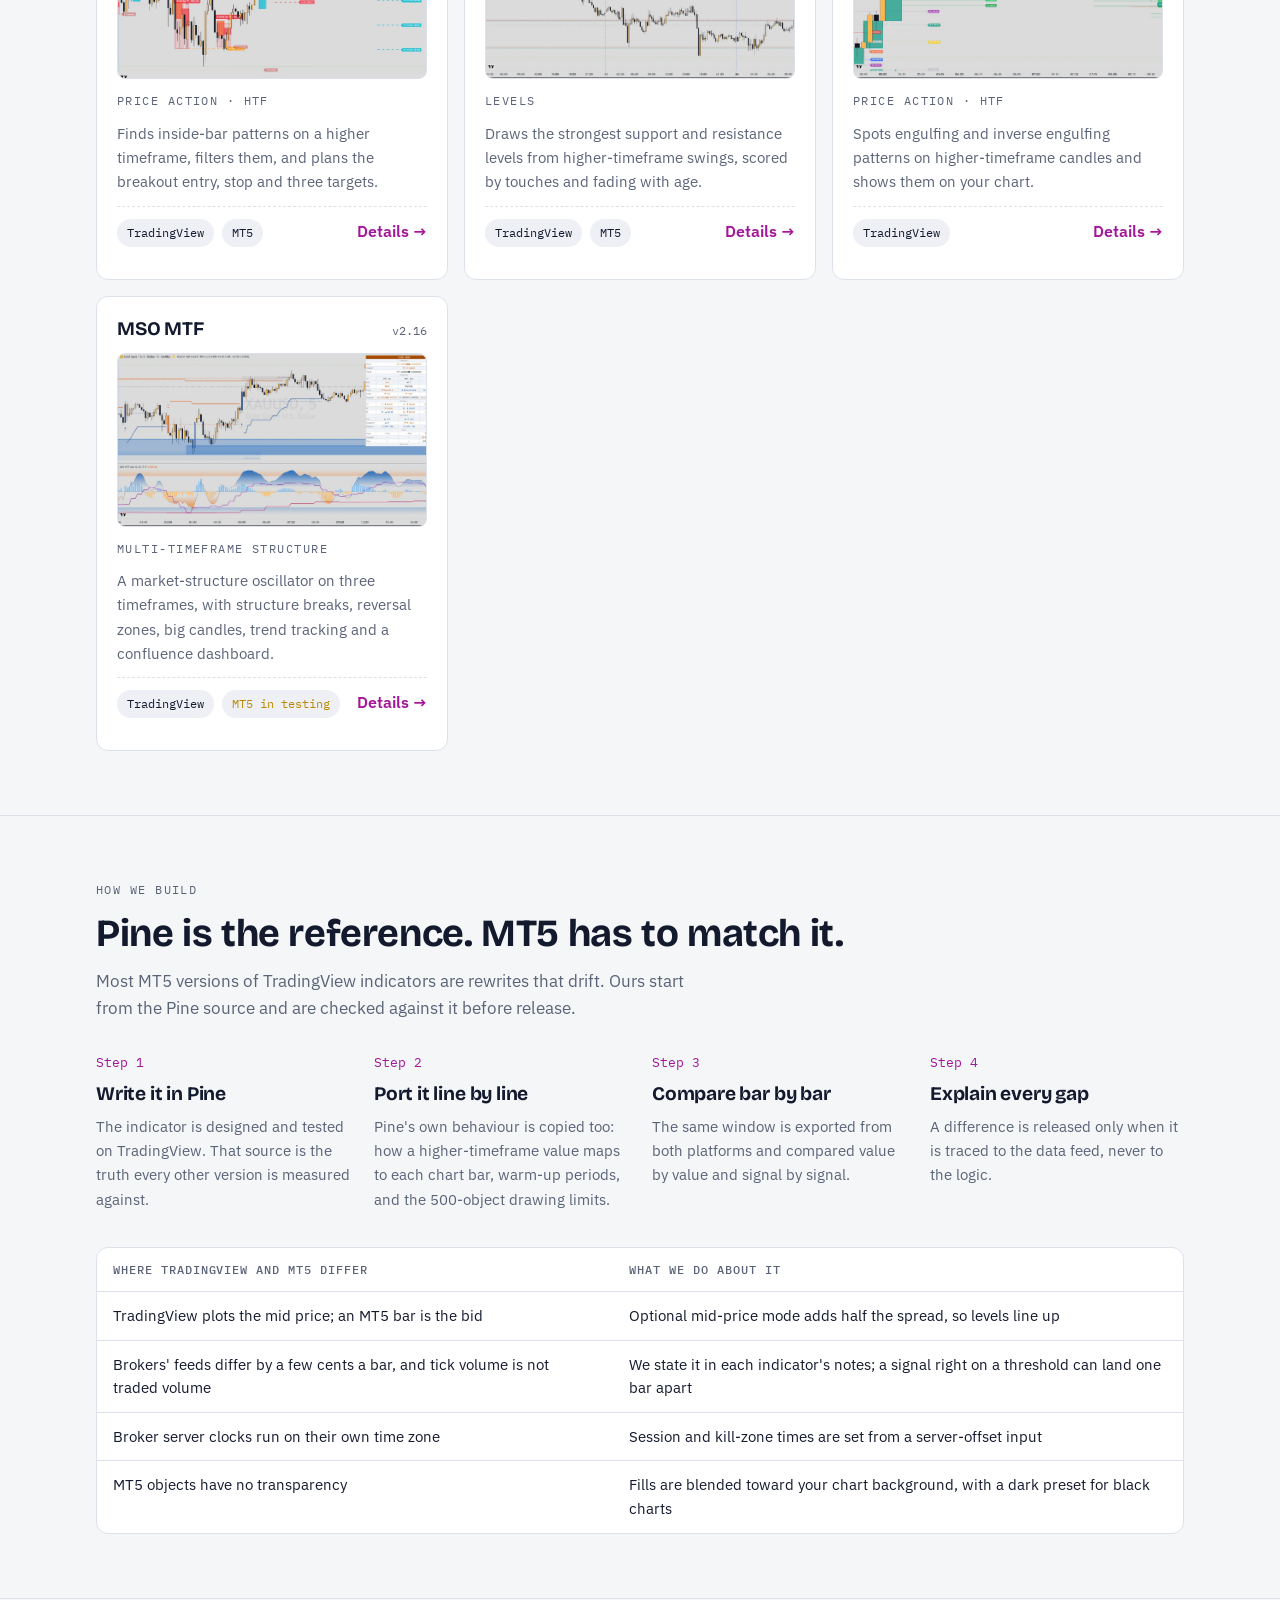
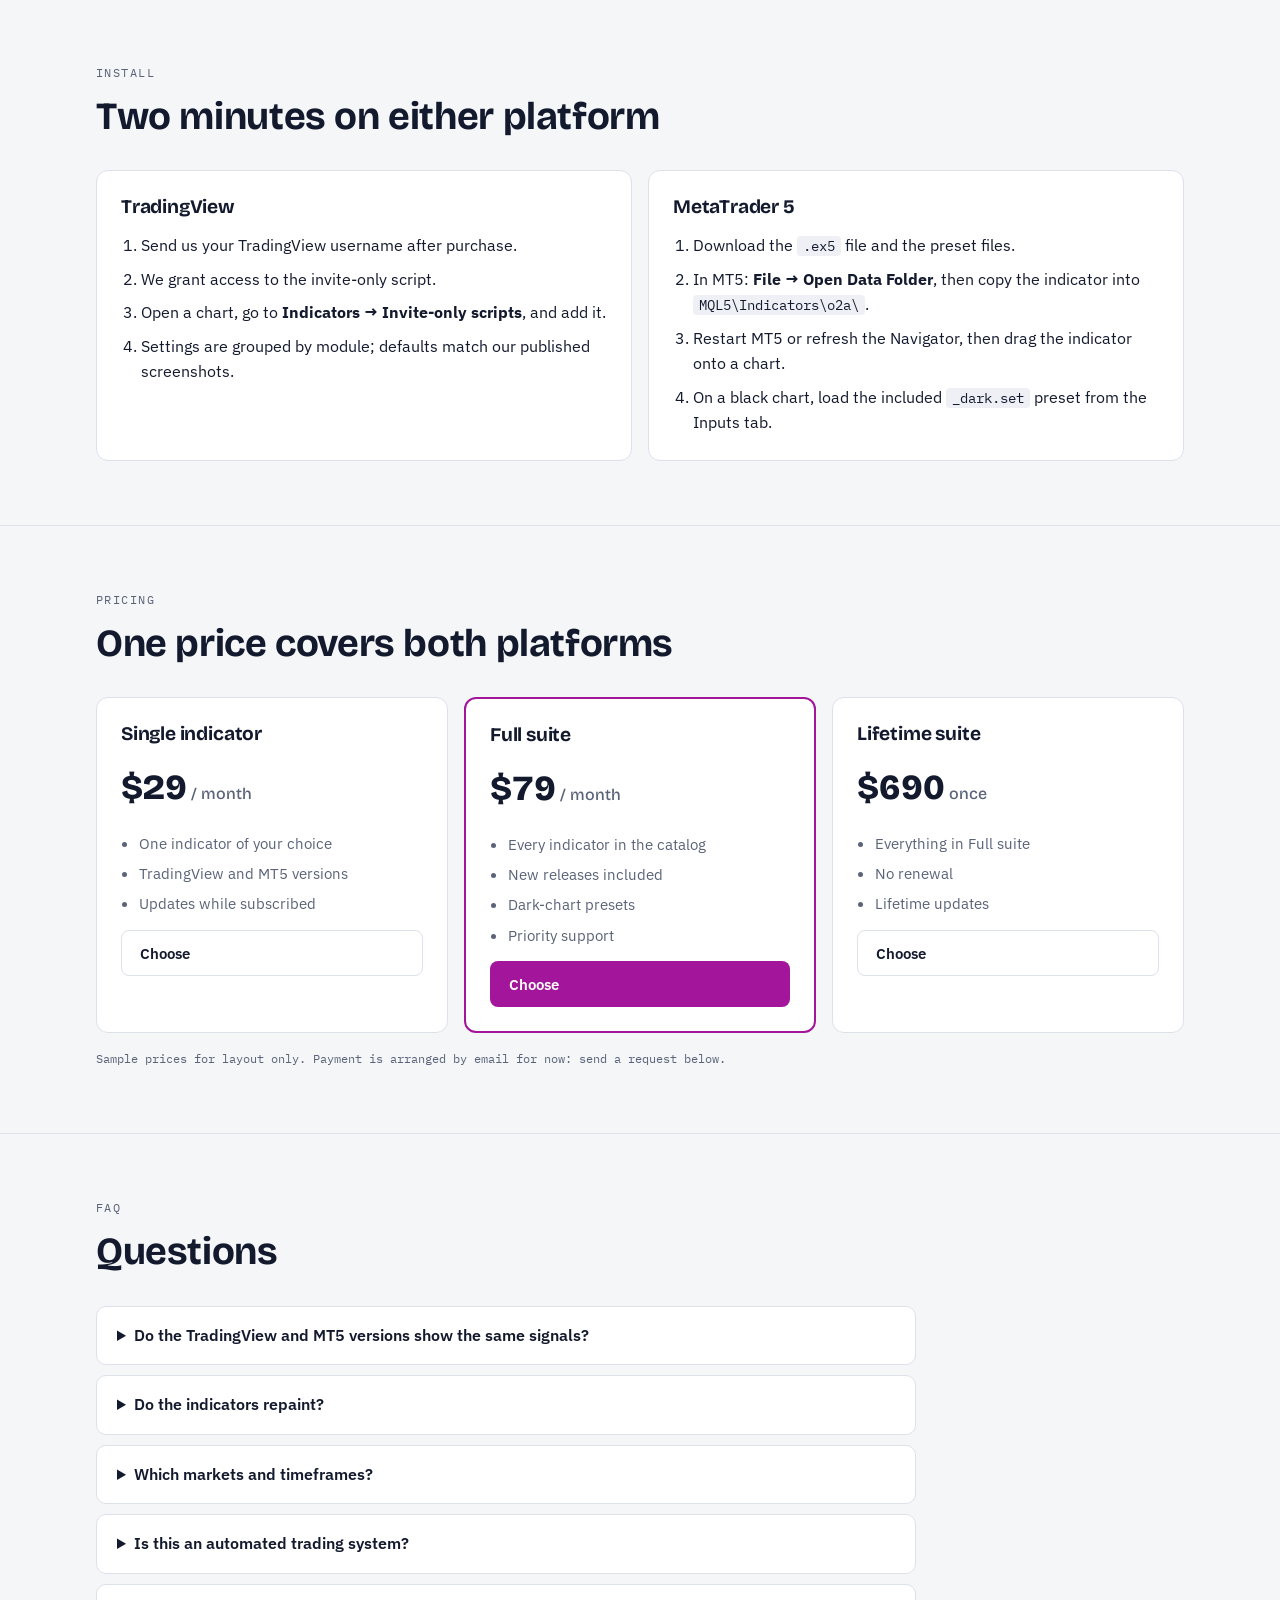
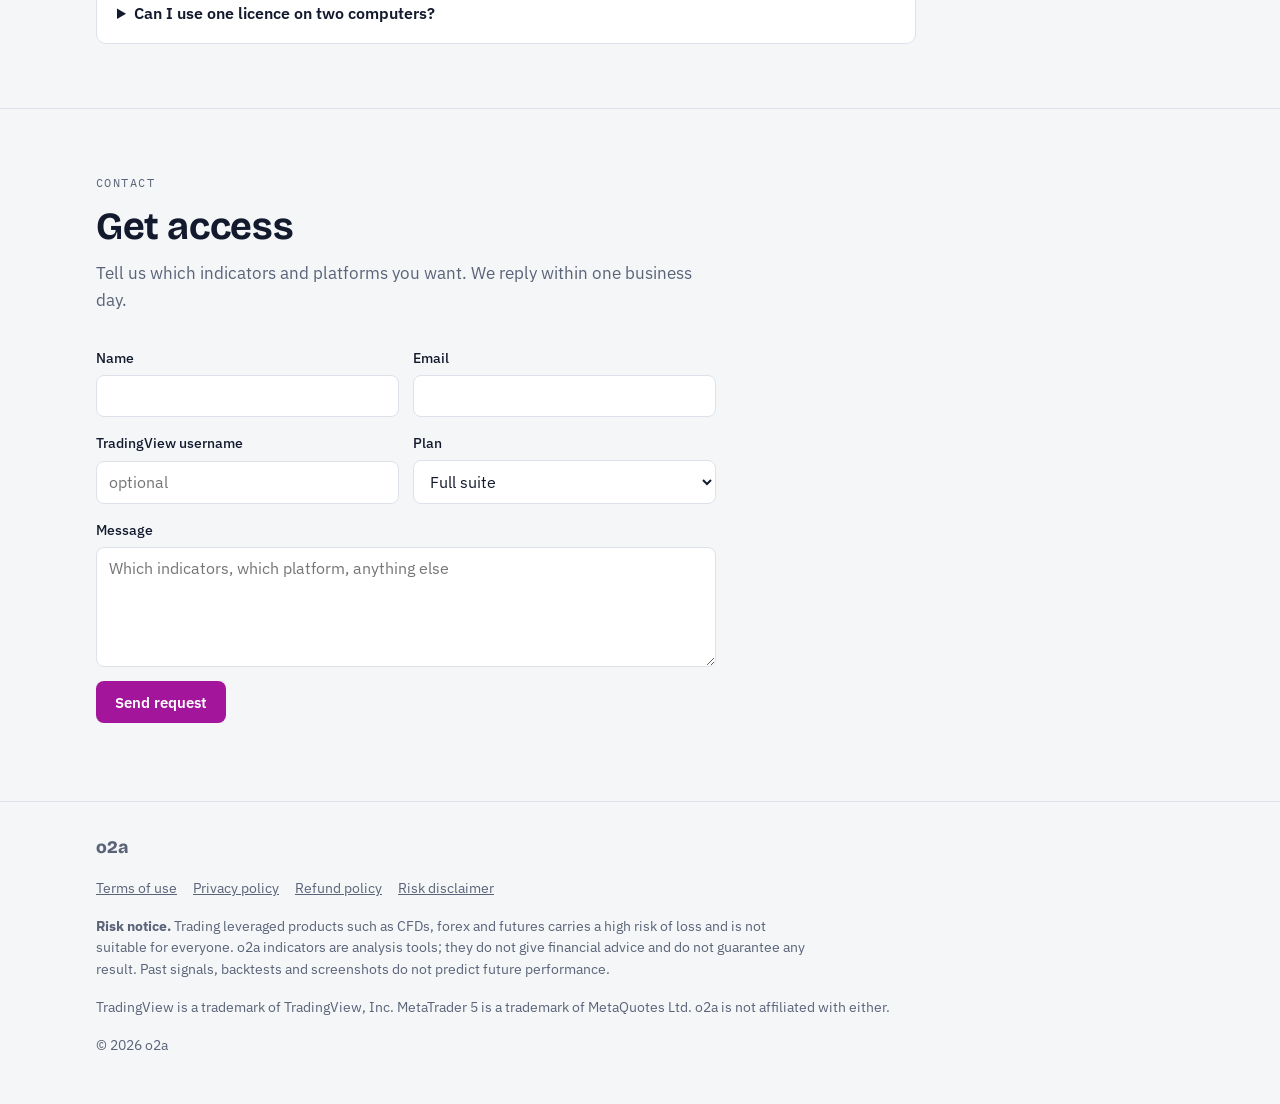
==== commit 713da110: "Full site: real screenshots, a page per indicator, legal pages, Formspree-ready contact form Co-Auth" ====
--- a/index.html
+++ b/index.html
@@ -8,171 +8,27 @@
 <link rel="preconnect" href="https://fonts.googleapis.com">
 <link rel="preconnect" href="https://fonts.gstatic.com" crossorigin>
 <link rel="stylesheet" href="https://fonts.googleapis.com/css2?family=Bricolage+Grotesque:opsz,wght@12..96,500;12..96,700;12..96,800&family=IBM+Plex+Sans:wght@400;500;600&family=IBM+Plex+Mono:wght@400;500&display=swap">
-<style>
-/* Layout: one long page; a chart-pane hero, then catalog / method / install / pricing / FAQ / contact bands, each on a 1120px measure */
-:root {
-  --bg: #f4f6f8;          /* cool chart-paper white */
-  --surface: #ffffff;
-  --ink: #141a2e;         /* navy ink */
-  --muted: #5a6378;
-  --line: #dde2ea;
-  --vwap: #a3159a;        /* the indicators' VWAP magenta */
-  --band1: #0a8fa8;       /* +-1 sigma cyan */
-  --band2: #b88a00;       /* +-2 sigma amber */
-  --band3: #c8403e;       /* +-3 sigma red */
-  --bull: #1f9d8b;
-  --bear: #d9534f;
-  --chip: #eef0f6;
-  --accent-ink: #ffffff;
-  --f-display: "Bricolage Grotesque", "Segoe UI", system-ui, sans-serif;
-  --f-body: "IBM Plex Sans", "Segoe UI", system-ui, sans-serif;
-  --f-mono: "IBM Plex Mono", ui-monospace, Consolas, monospace;
-}
-@media (prefers-color-scheme: dark) {
-  :root:not([data-theme="light"]) {
-    --bg: #0f1320; --surface: #161b2b; --ink: #e8ebf3; --muted: #9aa3b8; --line: #283048;
-    --vwap: #e040fb; --band1: #2fd6f0; --band2: #ffd23f; --band3: #ff6b66; --bull: #26a69a; --bear: #ef5350;
-    --chip: #1e2438; --accent-ink: #12051a; color-scheme: dark;
-  }
-}
-:root[data-theme="dark"] {
-  --bg: #0f1320; --surface: #161b2b; --ink: #e8ebf3; --muted: #9aa3b8; --line: #283048;
-  --vwap: #e040fb; --band1: #2fd6f0; --band2: #ffd23f; --band3: #ff6b66; --bull: #26a69a; --bear: #ef5350;
-  --chip: #1e2438; --accent-ink: #12051a; color-scheme: dark;
-}
-* { box-sizing: border-box; }
-html { scroll-behavior: smooth; }
-@media (prefers-reduced-motion: reduce) { html { scroll-behavior: auto; } }
-body { background: var(--bg); color: var(--ink); font-family: var(--f-body); font-size: 16px; line-height: 1.6; margin: 0; }
-body::before { content: ""; position: fixed; inset: 0 0 auto; height: env(safe-area-inset-top, 0px); z-index: 10; background: var(--surface); }
-a { color: inherit; }
-.wrap { max-width: 1120px; margin: 0 auto; padding-left: max(16px, env(safe-area-inset-left, 0px)); padding-right: max(16px, env(safe-area-inset-right, 0px)); }
-h1, h2, h3 { font-family: var(--f-display); text-wrap: balance; margin: 0; letter-spacing: -0.01em; }
-h2 { font-size: clamp(1.7rem, 3.4vw, 2.4rem); font-weight: 700; line-height: 1.15; }
-h3 { font-size: 1.2rem; font-weight: 700; line-height: 1.25; }
-p { margin: 0; }
-.eyebrow { font-family: var(--f-mono); font-size: 0.75rem; letter-spacing: 0.12em; text-transform: uppercase; color: var(--muted); }
-.lede { color: var(--muted); max-width: 62ch; font-size: 1.05rem; }
-:focus-visible { outline: 2px solid var(--vwap); outline-offset: 3px; border-radius: 4px; }
-
-/* header */
-header.top { position: sticky; top: env(safe-area-inset-top, 0px); z-index: 20; background: var(--surface); border-bottom: 1px solid var(--line); }
-header.top .wrap { display: flex; align-items: center; gap: 24px; padding-block: 12px; }
-.logo { display: flex; align-items: center; gap: 10px; text-decoration: none; font-family: var(--f-display); font-weight: 800; font-size: 1.35rem; }
-.logo svg { flex: none; }
-nav.links { display: flex; gap: 20px; margin-left: auto; flex-wrap: wrap; }
-nav.links a { text-decoration: none; color: var(--muted); font-size: 0.95rem; font-weight: 500; }
-nav.links a:hover { color: var(--ink); }
-.btn { display: inline-flex; align-items: center; gap: 8px; padding: 10px 18px; border-radius: 8px; font-weight: 600; font-size: 0.95rem; text-decoration: none; border: 1px solid transparent; cursor: pointer; font-family: var(--f-body); }
-.btn.primary { background: var(--vwap); color: var(--accent-ink); }
-.btn.ghost { border-color: var(--line); background: var(--surface); color: var(--ink); }
-.btn:hover { filter: brightness(1.06); }
-@media (max-width: 760px) { nav.links { display: none; } header.top .btn { margin-left: auto; } }
-
-/* hero */
-.hero { padding-block: 56px 40px; }
-.hero .grid { display: grid; grid-template-columns: 1fr 1.15fr; gap: 48px; align-items: center; }
-.hero h1 { font-size: clamp(2.3rem, 5.2vw, 3.9rem); font-weight: 800; line-height: 1.02; }
-.hero h1 em { font-style: normal; color: var(--vwap); }
-.hero .copy { display: grid; gap: 20px; min-width: 0; }
-.hero .ctas { display: flex; gap: 12px; flex-wrap: wrap; }
-.platforms { display: flex; gap: 10px; flex-wrap: wrap; }
-.pill { font-family: var(--f-mono); font-size: 0.78rem; padding: 4px 10px; border-radius: 999px; background: var(--chip); color: var(--ink); white-space: nowrap; }
-.chart-card { background: var(--surface); border: 1px solid var(--line); border-radius: 12px; padding: 14px; min-width: 0; }
-.chart-head { display: flex; justify-content: space-between; gap: 12px; flex-wrap: wrap; font-family: var(--f-mono); font-size: 0.78rem; color: var(--muted); padding: 0 4px 8px; }
-.chart-head b { color: var(--ink); font-weight: 500; }
-canvas#hero { width: 100%; height: 360px; display: block; }
-.legend { display: flex; gap: 14px; flex-wrap: wrap; font-family: var(--f-mono); font-size: 0.74rem; color: var(--muted); padding: 8px 4px 0; }
-.legend i { display: inline-block; width: 18px; height: 0; border-top: 2px solid; vertical-align: middle; margin-right: 6px; }
-@media (max-width: 860px) { .hero .grid { grid-template-columns: 1fr; } canvas#hero { height: 300px; } }
-
-section.band { padding-block: 64px; border-top: 1px solid var(--line); }
-.section-head { display: grid; gap: 12px; margin-bottom: 32px; }
-
-/* catalog */
-.filters { display: flex; gap: 8px; flex-wrap: wrap; margin-bottom: 24px; }
-.filters button { font: 500 0.9rem var(--f-body); padding: 8px 14px; border-radius: 8px; border: 1px solid var(--line); background: var(--surface); color: var(--muted); cursor: pointer; }
-.filters button[aria-pressed="true"] { background: var(--ink); color: var(--bg); border-color: var(--ink); }
-.cards { display: grid; grid-template-columns: repeat(auto-fill, minmax(300px, 1fr)); gap: 16px; }
-.card { background: var(--surface); border: 1px solid var(--line); border-radius: 12px; padding: 20px; display: grid; grid-template-rows: auto auto 1fr auto; gap: 12px; min-width: 0; }
-.card .meta { display: flex; justify-content: space-between; gap: 8px; align-items: baseline; }
-.card .ver { font-family: var(--f-mono); font-size: 0.78rem; color: var(--muted); }
-.card p { color: var(--muted); font-size: 0.95rem; }
-.card ul { margin: 0; padding-left: 18px; color: var(--ink); font-size: 0.9rem; display: grid; gap: 4px; }
-.card .foot { display: flex; gap: 8px; flex-wrap: wrap; padding-top: 12px; border-top: 1px dashed var(--line); }
-.tag-tv { background: var(--chip); }
-.status { color: var(--band2); }
-.mini { height: 56px; width: 100%; display: block; }
-
-/* method */
-.steps { display: grid; grid-template-columns: repeat(4, 1fr); gap: 24px; counter-reset: s; }
-.step { display: grid; gap: 8px; align-content: start; min-width: 0; }
-.step .n { font-family: var(--f-mono); font-size: 0.8rem; color: var(--vwap); }
-.step p { color: var(--muted); font-size: 0.95rem; }
-@media (max-width: 860px) { .steps { grid-template-columns: 1fr 1fr; } }
-@media (max-width: 520px) { .steps { grid-template-columns: 1fr; } }
-.compare { margin-top: 36px; overflow-x: auto; background: var(--surface); border: 1px solid var(--line); border-radius: 12px; }
-.compare table { border-collapse: collapse; width: 100%; min-width: 560px; font-size: 0.92rem; }
-.compare th, .compare td { text-align: left; padding: 12px 16px; border-bottom: 1px solid var(--line); vertical-align: top; }
-.compare th { font-family: var(--f-mono); font-size: 0.75rem; letter-spacing: 0.08em; text-transform: uppercase; color: var(--muted); font-weight: 500; }
-.compare tr:last-child td { border-bottom: 0; }
-
-/* install */
-.two { display: grid; grid-template-columns: 1fr 1fr; gap: 16px; }
-@media (max-width: 760px) { .two { grid-template-columns: 1fr; } }
-.panel { background: var(--surface); border: 1px solid var(--line); border-radius: 12px; padding: 24px; display: grid; gap: 14px; align-content: start; min-width: 0; }
-.panel ol { margin: 0; padding-left: 20px; display: grid; gap: 8px; }
-code { font-family: var(--f-mono); font-size: 0.86em; background: var(--chip); padding: 1px 6px; border-radius: 4px; overflow-wrap: anywhere; }
-
-/* pricing */
-.prices { display: grid; grid-template-columns: repeat(3, 1fr); gap: 16px; }
-@media (max-width: 860px) { .prices { grid-template-columns: 1fr; } }
-.price { background: var(--surface); border: 1px solid var(--line); border-radius: 12px; padding: 24px; display: grid; gap: 14px; align-content: start; }
-.price.feature { border: 2px solid var(--vwap); }
-.price .amt { font-family: var(--f-display); font-size: 2.2rem; font-weight: 800; font-variant-numeric: tabular-nums; }
-.price .amt span { font-size: 1rem; color: var(--muted); font-weight: 500; }
-.price ul { margin: 0; padding-left: 18px; display: grid; gap: 6px; color: var(--muted); font-size: 0.95rem; }
-.sample-note { font-family: var(--f-mono); font-size: 0.78rem; color: var(--muted); margin-top: 16px; }
-
-/* faq */
-.faq { display: grid; gap: 10px; max-width: 820px; }
-details { background: var(--surface); border: 1px solid var(--line); border-radius: 10px; padding: 16px 20px; }
-summary { cursor: pointer; font-weight: 600; }
-details p { color: var(--muted); margin-top: 10px; }
-
-/* contact */
-form.contact { display: grid; gap: 14px; max-width: 620px; }
-form.contact .row { display: grid; grid-template-columns: 1fr 1fr; gap: 14px; }
-@media (max-width: 560px) { form.contact .row { grid-template-columns: 1fr; } }
-label { display: grid; gap: 6px; font-size: 0.9rem; font-weight: 500; }
-input, select, textarea { font: 400 1rem var(--f-body); padding: 10px 12px; border-radius: 8px; border: 1px solid var(--line); background: var(--surface); color: var(--ink); width: 100%; }
-textarea { min-height: 120px; resize: vertical; }
-.sent { color: var(--bull); font-weight: 600; }
-
-footer { border-top: 1px solid var(--line); padding-block: 32px 48px; color: var(--muted); font-size: 0.85rem; }
-footer .wrap { display: grid; gap: 16px; }
-footer .risk { max-width: 90ch; }
-</style>
+<link rel="stylesheet" href="style.css">
 </head>
 <body>
 <header class="top">
   <div class="wrap">
-    <a class="logo" href="#top" aria-label="o2a home">
+    <a class="logo" href="index.html" aria-label="o2a home">
       <svg width="30" height="30" viewBox="0 0 30 30" aria-hidden="true"><rect x="1" y="1" width="28" height="28" rx="7" fill="var(--ink)"/><path d="M5 19 C9 9, 13 9, 15 15 S21 21, 25 11" fill="none" stroke="var(--vwap)" stroke-width="2.6" stroke-linecap="round"/></svg>
       o2a
     </a>
     <nav class="links" aria-label="Sections">
-      <a href="#indicators">Indicators</a>
-      <a href="#method">How we build</a>
-      <a href="#install">Install</a>
-      <a href="#pricing">Pricing</a>
-      <a href="#faq">FAQ</a>
+      <a href="index.html#indicators">Indicators</a>
+      <a href="index.html#method">How we build</a>
+      <a href="index.html#install">Install</a>
+      <a href="index.html#pricing">Pricing</a>
+      <a href="index.html#faq">FAQ</a>
     </nav>
-    <a class="btn primary" href="#contact">Get access</a>
+    <a class="btn primary" href="index.html#contact">Get access</a>
   </div>
 </header>
-
 <main id="top">
+
   <section class="hero">
     <div class="wrap grid">
       <div class="copy">
@@ -191,15 +47,9 @@
         </div>
       </div>
       <figure class="chart-card" style="margin:0">
-        <div class="chart-head"><span><b>XAUUSD</b> · 1m · Stochastic [o2a v2.00]</span><span>VWAP ±1σ ±2σ ±3σ</span></div>
-        <canvas id="hero" role="img" aria-label="Example chart: candles with a session VWAP and three dotted sigma bands, reversal markers, and a stochastic pane with 95 and 5 levels underneath."></canvas>
-        <figcaption class="legend">
-          <span><i style="border-color:var(--vwap)"></i>VWAP</span>
-          <span><i style="border-color:var(--band1);border-top-style:dotted"></i>±1σ</span>
-          <span><i style="border-color:var(--band2);border-top-style:dotted"></i>±2σ</span>
-          <span><i style="border-color:var(--band3);border-top-style:dotted"></i>±3σ</span>
-          <span>▲▼ REV signals · illustration, not market data</span>
-        </figcaption>
+        <div class="chart-head"><span><b>XAUUSD</b> · 1m · Stochastic [o2a v2.00]</span><span>TradingView</span></div>
+        <img class="hero-shot" src="img/stochastic.jpg" width="1600" height="805" alt="Stochastic [o2a v2.00] on XAUUSD 1-minute: reversal and double-bottom signals on the chart, session VWAP bands, and the oscillator pane with its status table">
+        <figcaption class="legend"><span>Real TradingView chart · Stochastic [o2a v2.00] · XAUUSD 1m</span></figcaption>
       </figure>
     </div>
   </section>
@@ -216,7 +66,50 @@
         <button type="button" id="f-both" data-f="both" aria-pressed="false">TradingView + MT5</button>
         <button type="button" id="f-tv" data-f="tv" aria-pressed="false">TradingView only</button>
       </div>
-      <div class="cards" id="cards"></div>
+      <div class="cards" id="cards">
+        <article class="card" data-mt5="1">
+          <div class="meta"><h3>Stochastic</h3><span class="ver">v2.00</span></div>
+          <a href="indicators/stochastic.html" aria-label="Stochastic details"><img class="thumb" src="img/stochastic.jpg" loading="lazy" alt="Stochastic on a TradingView chart"></a>
+          <div style="display:grid;gap:10px;align-content:start"><span class="eyebrow">Oscillator · VWAP</span><p>A Stochastic that marks overbought/oversold exits, double tops/bottoms with liquidity grabs, and higher-timeframe signals.</p></div>
+          <div class="foot"><span class="pill">TradingView</span><span class="pill">MT5</span><a class="more" href="indicators/stochastic.html" style="margin-left:auto">Details →</a></div>
+        </article>
+        <article class="card" data-mt5="1">
+          <div class="meta"><h3>Butterfly</h3><span class="ver">v1.00</span></div>
+          <a href="indicators/butterfly.html" aria-label="Butterfly details"><img class="thumb" src="img/butterfly.jpg" loading="lazy" alt="Butterfly on a TradingView chart"></a>
+          <div style="display:grid;gap:10px;align-content:start"><span class="eyebrow">Harmonic pattern</span><p>Finds Butterfly harmonic patterns on a higher timeframe and marks the reversal zone, entry signals and single-target positions.</p></div>
+          <div class="foot"><span class="pill">TradingView</span><span class="pill">MT5</span><a class="more" href="indicators/butterfly.html" style="margin-left:auto">Details →</a></div>
+        </article>
+        <article class="card" data-mt5="1">
+          <div class="meta"><h3>AB=CD Pattern</h3><span class="ver"></span></div>
+          <a href="indicators/abcd.html" aria-label="AB=CD Pattern details"><img class="thumb" src="img/abcd.jpg" loading="lazy" alt="AB=CD Pattern on a TradingView chart"></a>
+          <div style="display:grid;gap:10px;align-content:start"><span class="eyebrow">Harmonic pattern</span><p>Detects AB=CD swing patterns, draws the reversal zone at D, and tracks rejection and break-and-retest signals with targets.</p></div>
+          <div class="foot"><span class="pill">TradingView</span><span class="pill">MT5</span><a class="more" href="indicators/abcd.html" style="margin-left:auto">Details →</a></div>
+        </article>
+        <article class="card" data-mt5="1">
+          <div class="meta"><h3>HTF Inside Bar</h3><span class="ver">r1.08</span></div>
+          <a href="indicators/htf-inside-bar.html" aria-label="HTF Inside Bar details"><img class="thumb" src="img/insidebar.jpg" loading="lazy" alt="HTF Inside Bar on a TradingView chart"></a>
+          <div style="display:grid;gap:10px;align-content:start"><span class="eyebrow">Price action · HTF</span><p>Finds inside-bar patterns on a higher timeframe, filters them, and plans the breakout entry, stop and three targets.</p></div>
+          <div class="foot"><span class="pill">TradingView</span><span class="pill">MT5</span><a class="more" href="indicators/htf-inside-bar.html" style="margin-left:auto">Details →</a></div>
+        </article>
+        <article class="card" data-mt5="1">
+          <div class="meta"><h3>Strong S&amp;R</h3><span class="ver">r1.01</span></div>
+          <a href="indicators/strong-sr.html" aria-label="Strong S&amp;R details"><img class="thumb" src="img/strongsr.jpg" loading="lazy" alt="Strong S&amp;R on a TradingView chart"></a>
+          <div style="display:grid;gap:10px;align-content:start"><span class="eyebrow">Levels</span><p>Draws the strongest support and resistance levels from higher-timeframe swings, scored by touches and fading with age.</p></div>
+          <div class="foot"><span class="pill">TradingView</span><span class="pill">MT5</span><a class="more" href="indicators/strong-sr.html" style="margin-left:auto">Details →</a></div>
+        </article>
+        <article class="card" data-mt5="0">
+          <div class="meta"><h3>HTF Candle Patterns</h3><span class="ver"></span></div>
+          <a href="indicators/htf-candle-patterns.html" aria-label="HTF Candle Patterns details"><img class="thumb" src="img/htfcandles.jpg" loading="lazy" alt="HTF Candle Patterns on a TradingView chart"></a>
+          <div style="display:grid;gap:10px;align-content:start"><span class="eyebrow">Price action · HTF</span><p>Spots engulfing and inverse engulfing patterns on higher-timeframe candles and shows them on your chart.</p></div>
+          <div class="foot"><span class="pill">TradingView</span><a class="more" href="indicators/htf-candle-patterns.html" style="margin-left:auto">Details →</a></div>
+        </article>
+        <article class="card" data-mt5="0">
+          <div class="meta"><h3>MSO MTF</h3><span class="ver">v2.16</span></div>
+          <a href="indicators/mso-mtf.html" aria-label="MSO MTF details"><img class="thumb" src="img/mso.jpg" loading="lazy" alt="MSO MTF on a TradingView chart"></a>
+          <div style="display:grid;gap:10px;align-content:start"><span class="eyebrow">Multi-timeframe structure</span><p>A market-structure oscillator on three timeframes, with structure breaks, reversal zones, big candles, trend tracking and a confluence dashboard.</p></div>
+          <div class="foot"><span class="pill">TradingView</span><span class="pill status">MT5 in testing</span><a class="more" href="indicators/mso-mtf.html" style="margin-left:auto">Details →</a></div>
+        </article>
+      </div>
     </div>
   </section>
 
@@ -302,7 +195,7 @@
           <a class="btn ghost" href="#contact">Choose</a>
         </div>
       </div>
-      <p class="sample-note">Sample prices for layout only. Set your own before launch.</p>
+      <p class="sample-note">Sample prices for layout only. Payment is arranged by email for now: send a request below.</p>
     </div>
   </section>
 
@@ -344,160 +237,45 @@
       </form>
     </div>
   </section>
-</main>
-
-<footer>
-  <div class="wrap">
-    <div class="logo" style="font-size:1.1rem">o2a</div>
-    <p class="risk"><b>Risk notice.</b> Trading leveraged products such as CFDs, forex and futures carries a high risk of loss and is not suitable for everyone. o2a indicators are analysis tools; they do not give financial advice and do not guarantee any result. Past signals, backtests and screenshots do not predict future performance.</p>
-    <p>TradingView is a trademark of TradingView, Inc. MetaTrader 5 is a trademark of MetaQuotes Ltd. o2a is not affiliated with either.</p>
-    <p>© <span id="yr">2026</span> o2a</p>
-  </div>
-</footer>
-
 <script>
 (function () {
   "use strict";
-  // ---- catalog (draft copy: edit names, versions and text before launch)
-  var IND = [
-    { name: "Stochastic", ver: "o2a v2.00", tv: true, mt5: "ready", kind: "Oscillator · VWAP", spark: "stoch",
-      text: "Overbought / oversold reversals and double tops / bottoms with a liquidity grab, on your chart timeframe and on a higher timeframe at once.",
-      pts: ["Session VWAP with ±1σ, ±2σ and ±3σ bands", "The higher-timeframe candle drawn behind every HTF signal", "Kill zones and a signal statistics table"] },
-    { name: "Butterfly", ver: "o2a v1.00", tv: true, mt5: "ready", kind: "Harmonic pattern", spark: "pattern",
-      text: "X-A-B-C-D Butterfly patterns on a pattern timeframe the indicator builds itself, with the reversal zone at D.",
-      pts: ["Inner and outer PRZ boxes", "Wick / close rejection and break-and-retest signals", "Pattern volume profile and pattern data table"] },
-    { name: "AB=CD Pattern", ver: "o2a v3.00", tv: true, mt5: "ready", kind: "Harmonic pattern", spark: "pattern",
-      text: "AB=CD swing patterns with a reversal zone, rejection signals and a stop and targets for each setup.",
-      pts: ["Inner / outer wick and close rejections", "Stops and targets drawn on the chart", "Statistics table"] },
-    { name: "HTF Inside Bar", ver: "o2a r1.08", tv: true, mt5: "ready", kind: "Price action · HTF", spark: "bars",
-      text: "Inside bars on a higher timeframe, drawn on your chart, with validity filters so only clean setups show.",
-      pts: ["Mother-bar range and breakout levels", "Anchored and swing VWAP", "Pattern statistics table"] },
-    { name: "Strong S&R", ver: "o2a r1.01", tv: true, mt5: "ready", kind: "Levels", spark: "levels",
-      text: "Support and resistance from swing structure, weighted by how often price respected each level.",
-      pts: ["Levels ranked by strength", "Zone or line display", "Works on any timeframe"] },
-    { name: "HTF Candle Patterns", ver: "o2a", tv: true, mt5: "", kind: "Price action · HTF", spark: "bars",
-      text: "Engulfing and inverse-engulfing patterns on closed higher-timeframe candles, with an optional liquidity-grab filter.",
-      pts: ["HTF candles drawn on the chart", "Pattern and direction filters", "Alerts on pattern close"] },
-    { name: "MSO MTF", ver: "o2a v2.16", tv: true, mt5: "testing", kind: "Multi-timeframe", spark: "stoch",
-      text: "Reads the chart timeframe, 15 minutes and 1 hour together, with ATR-scaled reversal thresholds and a dashboard.",
-      pts: ["Three timeframes in one view", "ATR-based reversal sensitivity", "Dashboard and alerts"] }
-  ];
-  var cards = document.getElementById("cards");
-  function esc(s) { return String(s).replace(/[&<>"]/g, function (c) { return { "&": "&amp;", "<": "&lt;", ">": "&gt;", '"': "&quot;" }[c]; }); }
-  function render(f) {
-    cards.innerHTML = IND.filter(function (d) {
-      return f === "all" || (f === "both" && d.mt5) || (f === "tv" && !d.mt5);
-    }).map(function (d, i) {
-      var plat = '<span class="pill tag-tv">TradingView</span>' +
-        (d.mt5 === "ready" ? '<span class="pill">MT5</span>' : d.mt5 === "testing" ? '<span class="pill status">MT5 in testing</span>' : "");
-      return '<article class="card"><div class="meta"><h3>' + esc(d.name) + '</h3><span class="ver">' + esc(d.ver) + '</span></div>' +
-        '<canvas class="mini" data-spark="' + d.spark + '" data-seed="' + (i + 3) + '" aria-hidden="true"></canvas>' +
-        '<div style="display:grid;gap:10px;align-content:start"><span class="eyebrow">' + esc(d.kind) + '</span><p>' + esc(d.text) + '</p><ul>' +
-        d.pts.map(function (p) { return "<li>" + esc(p) + "</li>"; }).join("") + '</ul></div>' +
-        '<div class="foot">' + plat + '</div></article>';
-    }).join("");
-    drawSparks();
-  }
+  var FORM = "";
+  var cards = document.querySelectorAll("#cards .card");
   document.querySelectorAll(".filters button").forEach(function (b) {
     b.addEventListener("click", function () {
       document.querySelectorAll(".filters button").forEach(function (x) { x.setAttribute("aria-pressed", String(x === b)); });
-      render(b.dataset.f);
+      cards.forEach(function (c) { var m = c.getAttribute("data-mt5") === "1"; c.hidden = !(b.dataset.f === "all" || (b.dataset.f === "both" && m) || (b.dataset.f === "tv" && !m)); });
     });
   });
-
-  // ---- drawing helpers
-  function css(v) { return getComputedStyle(document.documentElement).getPropertyValue(v).trim(); }
-  function rng(seed) { var s = seed * 9301 + 49297; return function () { s = (s * 9301 + 49297) % 233280; return s / 233280; }; }
-  function fit(cv) { var r = cv.getBoundingClientRect(), d = window.devicePixelRatio || 1; cv.width = Math.max(1, r.width * d); cv.height = Math.max(1, r.height * d); var x = cv.getContext("2d"); x.setTransform(d, 0, 0, d, 0, 0); return { x: x, w: r.width, h: r.height }; }
-
-  // ---- hero: candles + VWAP + dotted bands + stochastic pane (deterministic illustration)
-  var N = 120, R = rng(7), bars = [], p = 4120;
-  for (var i = 0; i < N; i++) {
-    var drift = Math.sin(i / 14) * 0.9 + (R() - 0.5) * 2.6;
-    var o = p, c = o + drift, h = Math.max(o, c) + R() * 1.6, l = Math.min(o, c) - R() * 1.6;
-    bars.push({ o: o, h: h, l: l, c: c, v: 0.6 + R() }); p = c;
-  }
-  var vw = [], sd = [], pv = 0, vv = 0, p2 = 0;
-  bars.forEach(function (b) { var tp = (b.h + b.l + b.c) / 3; pv += tp * b.v; vv += b.v; p2 += tp * tp * b.v; var m = pv / vv; vw.push(m); sd.push(Math.sqrt(Math.max(0, p2 / vv - m * m))); });
-  var K = [];
-  for (var j = 0; j < N; j++) { var a = Math.max(0, j - 13), hh = -1e9, ll = 1e9; for (var q = a; q <= j; q++) { hh = Math.max(hh, bars[q].h); ll = Math.min(ll, bars[q].l); } K.push(hh > ll ? (bars[j].c - ll) / (hh - ll) * 100 : 50); }
-  var Ks = K.map(function (v, k) { var s = 0, n = 0; for (var q = Math.max(0, k - 2); q <= k; q++) { s += K[q]; n++; } return s / n; });
-  function drawHero() {
-    var cv = document.getElementById("hero"); if (!cv) return;
-    var g = fit(cv), x = g.x, W = g.w, H = g.h, top = H * 0.68, padR = 44;
-    x.clearRect(0, 0, W, H);
-    var lo = 1e9, hi = -1e9;
-    bars.forEach(function (b, k) { lo = Math.min(lo, b.l, vw[k] - 3 * sd[k]); hi = Math.max(hi, b.h, vw[k] + 3 * sd[k]); });
-    var cw = (W - padR) / N, Y = function (v) { return 6 + (hi - v) / (hi - lo) * (top - 12); };
-    x.strokeStyle = css("--line"); x.lineWidth = 1;
-    x.beginPath(); x.moveTo(0, top + 0.5); x.lineTo(W, top + 0.5); x.stroke();
-    x.fillStyle = css("--muted"); x.font = "11px " + css("--f-mono");
-    [lo + (hi - lo) * 0.2, lo + (hi - lo) * 0.8].forEach(function (v) { x.fillText(v.toFixed(0), W - padR + 6, Y(v) + 4); });
-    function line(arr, col, dash, wdt) { x.setLineDash(dash); x.strokeStyle = col; x.lineWidth = wdt; x.beginPath(); arr.forEach(function (v, k) { var px = k * cw + cw / 2; k ? x.lineTo(px, Y(v)) : x.moveTo(px, Y(v)); }); x.stroke(); x.setLineDash([]); }
-    [[3, "--band3"], [2, "--band2"], [1, "--band1"]].forEach(function (m) {
-      line(vw.map(function (v, k) { return v + m[0] * sd[k]; }), css(m[1]), [2, 3], 1);
-      line(vw.map(function (v, k) { return v - m[0] * sd[k]; }), css(m[1]), [2, 3], 1);
-    });
-    bars.forEach(function (b, k) {
-      var px = k * cw + cw / 2, up = b.c >= b.o, col = css(up ? "--bull" : "--bear");
-      x.strokeStyle = col; x.fillStyle = col; x.lineWidth = 1;
-      x.beginPath(); x.moveTo(px, Y(b.h)); x.lineTo(px, Y(b.l)); x.stroke();
-      var y1 = Y(Math.max(b.o, b.c)), y2 = Y(Math.min(b.o, b.c));
-      x.fillRect(px - cw * 0.32, y1, cw * 0.64, Math.max(1, y2 - y1));
-    });
-    line(vw, css("--vwap"), [], 2);
-    // stochastic pane
-    var sy = function (v) { return top + 8 + (100 - v) / 100 * (H - top - 14); };
-    x.setLineDash([3, 3]); x.strokeStyle = css("--muted"); x.lineWidth = 1;
-    [95, 5].forEach(function (v) { x.beginPath(); x.moveTo(0, sy(v)); x.lineTo(W - padR, sy(v)); x.stroke(); x.fillText(String(v), W - padR + 6, sy(v) + 4); });
-    x.setLineDash([]); x.strokeStyle = css("--band1"); x.lineWidth = 1.5; x.beginPath();
-    Ks.forEach(function (v, k) { var px = k * cw + cw / 2; k ? x.lineTo(px, sy(v)) : x.moveTo(px, sy(v)); }); x.stroke();
-    // REV markers: %K leaving 95 / 5
-    x.font = "bold 11px " + css("--f-mono");
-    for (var k = 1; k < N; k++) {
-      var px = k * cw + cw / 2;
-      if (Ks[k - 1] >= 92 && Ks[k] < 92) { x.fillStyle = css("--bear"); x.fillText("▼", px - 5, Y(bars[k].h) - 6); }
-      if (Ks[k - 1] <= 8 && Ks[k] > 8) { x.fillStyle = css("--bull"); x.fillText("▲", px - 5, Y(bars[k].l) + 16); }
-    }
-  }
-  function drawSparks() {
-    document.querySelectorAll("canvas.mini").forEach(function (cv) {
-      var g = fit(cv), x = g.x, W = g.w, H = g.h, r = rng(+cv.dataset.seed), t = cv.dataset.spark;
-      x.clearRect(0, 0, W, H); x.lineWidth = 1.5;
-      if (t === "stoch") {
-        x.strokeStyle = css("--line"); x.setLineDash([2, 3]); [0.15, 0.85].forEach(function (f) { x.beginPath(); x.moveTo(0, H * f); x.lineTo(W, H * f); x.stroke(); }); x.setLineDash([]);
-        x.strokeStyle = css("--vwap"); x.beginPath(); for (var i = 0; i <= 60; i++) { var v = 0.5 + 0.42 * Math.sin(i / 5 + r() * 0.6); x.lineTo(i / 60 * W, H * (1 - v)); } x.stroke();
-      } else if (t === "pattern") {
-        var P = [0.8, 0.15, 0.6, 0.3, 0.95].map(function (v, i) { return [8 + i / 4 * (W - 16), 6 + v * (H - 12)]; });
-        x.fillStyle = css("--chip"); x.beginPath(); x.moveTo(P[0][0], P[0][1]); P.forEach(function (q) { x.lineTo(q[0], q[1]); }); x.closePath(); x.fill();
-        x.strokeStyle = css("--vwap"); x.beginPath(); P.forEach(function (q, i) { i ? x.lineTo(q[0], q[1]) : x.moveTo(q[0], q[1]); }); x.stroke();
-        x.fillStyle = css("--muted"); x.font = "10px " + css("--f-mono"); ["X", "A", "B", "C", "D"].forEach(function (s, i) { x.fillText(s, P[i][0] + 3, P[i][1] < H / 2 ? P[i][1] + 12 : P[i][1] - 4); });
-      } else if (t === "bars") {
-        var n = 14, w = W / n; for (var k = 0; k < n; k++) { var up = r() > 0.45, hgt = (k === 6 ? 0.35 : k === 7 ? 0.18 : 0.2 + r() * 0.45) * H, y0 = H / 2 - hgt / 2 + (r() - 0.5) * 10; x.fillStyle = css(k === 7 ? "--vwap" : up ? "--bull" : "--bear"); x.fillRect(k * w + w * 0.2, y0, w * 0.6, hgt); }
-      } else {
-        [0.22, 0.5, 0.78].forEach(function (f, i) { x.strokeStyle = css(i === 1 ? "--vwap" : "--band1"); x.lineWidth = i === 1 ? 2.5 : 1.5; x.beginPath(); x.moveTo(0, H * f); x.lineTo(W, H * f); x.stroke(); });
-        x.strokeStyle = css("--muted"); x.lineWidth = 1; x.beginPath(); for (var m = 0; m <= 40; m++) x.lineTo(m / 40 * W, H * (0.5 + 0.3 * Math.sin(m / 4) + (r() - 0.5) * 0.1)); x.stroke();
-      }
-    });
-  }
-  function redraw() { drawHero(); drawSparks(); }
-  render("all"); drawHero();
-  var rt; window.addEventListener("resize", function () { clearTimeout(rt); rt = setTimeout(redraw, 120); });
-  try { window.matchMedia("(prefers-color-scheme: dark)").addEventListener("change", redraw); } catch (e) {}
-  new MutationObserver(redraw).observe(document.documentElement, { attributes: true, attributeFilter: ["data-theme"] });
-  if (document.fonts && document.fonts.ready) document.fonts.ready.then(redraw);
-
-  // ---- contact form (sample: nothing is sent)
   var form = document.getElementById("contact-form"), out = document.getElementById("c-out");
   form.addEventListener("submit", function (e) {
     e.preventDefault();
     var n = form.elements.name.value.trim(), m = form.elements.email.value.trim();
     if (!n || !/^[^@\s]+@[^@\s]+\.[^@\s]+$/.test(m)) { out.className = ""; out.textContent = "Add your name and a valid email address, then send again."; return; }
-    out.className = "sent"; out.textContent = "Thanks, " + n + ". This sample form doesn't send anything yet; on the live site it will reach the o2a inbox.";
-    form.reset();
+    if (!FORM) { out.className = ""; out.textContent = "The contact form is not connected yet. Please try again soon."; return; }
+    out.className = ""; out.textContent = "Sending...";
+    fetch(FORM, { method: "POST", body: new FormData(form), headers: { Accept: "application/json" } })
+      .then(function (r) { if (!r.ok) throw new Error(String(r.status)); out.className = "sent"; out.textContent = "Thanks, " + n + ". We received your request and will reply by email."; form.reset(); })
+      .catch(function () { out.className = ""; out.textContent = "Sending failed. Check your connection and try again."; });
   });
-  document.getElementById("yr").textContent = String(new Date().getFullYear());
 })();
 </script>
+</main>
+<footer>
+  <div class="wrap">
+    <div class="logo" style="font-size:1.1rem">o2a</div>
+    <nav aria-label="Legal">
+      <a href="legal/terms.html">Terms of use</a>
+      <a href="legal/privacy.html">Privacy policy</a>
+      <a href="legal/refunds.html">Refund policy</a>
+      <a href="legal/risk.html">Risk disclaimer</a>
+    </nav>
+    <p class="risk"><b>Risk notice.</b> Trading leveraged products such as CFDs, forex and futures carries a high risk of loss and is not suitable for everyone. o2a indicators are analysis tools; they do not give financial advice and do not guarantee any result. Past signals, backtests and screenshots do not predict future performance.</p>
+    <p>TradingView is a trademark of TradingView, Inc. MetaTrader 5 is a trademark of MetaQuotes Ltd. o2a is not affiliated with either.</p>
+    <p>© <span class="yr">2026</span> o2a</p>
+  </div>
+</footer>
+<script>document.querySelectorAll(".yr").forEach(function (e) { e.textContent = String(new Date().getFullYear()); });</script>
 </body>
 </html>
--- a/style.css
+++ b/style.css
@@ -0,0 +1,178 @@
+
+/* Layout: one long page; a chart-pane hero, then catalog / method / install / pricing / FAQ / contact bands, each on a 1120px measure */
+:root {
+  --bg: #f4f6f8;          /* cool chart-paper white */
+  --surface: #ffffff;
+  --ink: #141a2e;         /* navy ink */
+  --muted: #5a6378;
+  --line: #dde2ea;
+  --vwap: #a3159a;        /* the indicators' VWAP magenta */
+  --band1: #0a8fa8;       /* +-1 sigma cyan */
+  --band2: #b88a00;       /* +-2 sigma amber */
+  --band3: #c8403e;       /* +-3 sigma red */
+  --bull: #1f9d8b;
+  --bear: #d9534f;
+  --chip: #eef0f6;
+  --accent-ink: #ffffff;
+  --f-display: "Bricolage Grotesque", "Segoe UI", system-ui, sans-serif;
+  --f-body: "IBM Plex Sans", "Segoe UI", system-ui, sans-serif;
+  --f-mono: "IBM Plex Mono", ui-monospace, Consolas, monospace;
+}
+@media (prefers-color-scheme: dark) {
+  :root:not([data-theme="light"]) {
+    --bg: #0f1320; --surface: #161b2b; --ink: #e8ebf3; --muted: #9aa3b8; --line: #283048;
+    --vwap: #e040fb; --band1: #2fd6f0; --band2: #ffd23f; --band3: #ff6b66; --bull: #26a69a; --bear: #ef5350;
+    --chip: #1e2438; --accent-ink: #12051a; color-scheme: dark;
+  }
+}
+:root[data-theme="dark"] {
+  --bg: #0f1320; --surface: #161b2b; --ink: #e8ebf3; --muted: #9aa3b8; --line: #283048;
+  --vwap: #e040fb; --band1: #2fd6f0; --band2: #ffd23f; --band3: #ff6b66; --bull: #26a69a; --bear: #ef5350;
+  --chip: #1e2438; --accent-ink: #12051a; color-scheme: dark;
+}
+* { box-sizing: border-box; }
+html { scroll-behavior: smooth; }
+@media (prefers-reduced-motion: reduce) { html { scroll-behavior: auto; } }
+body { background: var(--bg); color: var(--ink); font-family: var(--f-body); font-size: 16px; line-height: 1.6; margin: 0; }
+body::before { content: ""; position: fixed; inset: 0 0 auto; height: env(safe-area-inset-top, 0px); z-index: 10; background: var(--surface); }
+a { color: inherit; }
+.wrap { max-width: 1120px; margin: 0 auto; padding-left: max(16px, env(safe-area-inset-left, 0px)); padding-right: max(16px, env(safe-area-inset-right, 0px)); }
+h1, h2, h3 { font-family: var(--f-display); text-wrap: balance; margin: 0; letter-spacing: -0.01em; }
+h2 { font-size: clamp(1.7rem, 3.4vw, 2.4rem); font-weight: 700; line-height: 1.15; }
+h3 { font-size: 1.2rem; font-weight: 700; line-height: 1.25; }
+p { margin: 0; }
+.eyebrow { font-family: var(--f-mono); font-size: 0.75rem; letter-spacing: 0.12em; text-transform: uppercase; color: var(--muted); }
+.lede { color: var(--muted); max-width: 62ch; font-size: 1.05rem; }
+:focus-visible { outline: 2px solid var(--vwap); outline-offset: 3px; border-radius: 4px; }
+
+/* header */
+header.top { position: sticky; top: env(safe-area-inset-top, 0px); z-index: 20; background: var(--surface); border-bottom: 1px solid var(--line); }
+header.top .wrap { display: flex; align-items: center; gap: 24px; padding-block: 12px; }
+.logo { display: flex; align-items: center; gap: 10px; text-decoration: none; font-family: var(--f-display); font-weight: 800; font-size: 1.35rem; }
+.logo svg { flex: none; }
+nav.links { display: flex; gap: 20px; margin-left: auto; flex-wrap: wrap; }
+nav.links a { text-decoration: none; color: var(--muted); font-size: 0.95rem; font-weight: 500; }
+nav.links a:hover { color: var(--ink); }
+.btn { display: inline-flex; align-items: center; gap: 8px; padding: 10px 18px; border-radius: 8px; font-weight: 600; font-size: 0.95rem; text-decoration: none; border: 1px solid transparent; cursor: pointer; font-family: var(--f-body); }
+.btn.primary { background: var(--vwap); color: var(--accent-ink); }
+.btn.ghost { border-color: var(--line); background: var(--surface); color: var(--ink); }
+.btn:hover { filter: brightness(1.06); }
+@media (max-width: 760px) { nav.links { display: none; } header.top .btn { margin-left: auto; } }
+
+/* hero */
+.hero { padding-block: 56px 40px; }
+.hero .grid { display: grid; grid-template-columns: 1fr 1.15fr; gap: 48px; align-items: center; }
+.hero h1 { font-size: clamp(2.3rem, 5.2vw, 3.9rem); font-weight: 800; line-height: 1.02; }
+.hero h1 em { font-style: normal; color: var(--vwap); }
+.hero .copy { display: grid; gap: 20px; min-width: 0; }
+.hero .ctas { display: flex; gap: 12px; flex-wrap: wrap; }
+.platforms { display: flex; gap: 10px; flex-wrap: wrap; }
+.pill { font-family: var(--f-mono); font-size: 0.78rem; padding: 4px 10px; border-radius: 999px; background: var(--chip); color: var(--ink); white-space: nowrap; }
+.chart-card { background: var(--surface); border: 1px solid var(--line); border-radius: 12px; padding: 14px; min-width: 0; }
+.chart-head { display: flex; justify-content: space-between; gap: 12px; flex-wrap: wrap; font-family: var(--f-mono); font-size: 0.78rem; color: var(--muted); padding: 0 4px 8px; }
+.chart-head b { color: var(--ink); font-weight: 500; }
+canvas#hero { width: 100%; height: 360px; display: block; }
+.legend { display: flex; gap: 14px; flex-wrap: wrap; font-family: var(--f-mono); font-size: 0.74rem; color: var(--muted); padding: 8px 4px 0; }
+.legend i { display: inline-block; width: 18px; height: 0; border-top: 2px solid; vertical-align: middle; margin-right: 6px; }
+@media (max-width: 860px) { .hero .grid { grid-template-columns: 1fr; } canvas#hero { height: 300px; } }
+
+section.band { padding-block: 64px; border-top: 1px solid var(--line); }
+.section-head { display: grid; gap: 12px; margin-bottom: 32px; }
+
+/* catalog */
+.filters { display: flex; gap: 8px; flex-wrap: wrap; margin-bottom: 24px; }
+.filters button { font: 500 0.9rem var(--f-body); padding: 8px 14px; border-radius: 8px; border: 1px solid var(--line); background: var(--surface); color: var(--muted); cursor: pointer; }
+.filters button[aria-pressed="true"] { background: var(--ink); color: var(--bg); border-color: var(--ink); }
+.cards { display: grid; grid-template-columns: repeat(auto-fill, minmax(300px, 1fr)); gap: 16px; }
+.card { background: var(--surface); border: 1px solid var(--line); border-radius: 12px; padding: 20px; display: grid; grid-template-rows: auto auto 1fr auto; gap: 12px; min-width: 0; }
+.card .meta { display: flex; justify-content: space-between; gap: 8px; align-items: baseline; }
+.card .ver { font-family: var(--f-mono); font-size: 0.78rem; color: var(--muted); }
+.card p { color: var(--muted); font-size: 0.95rem; }
+.card ul { margin: 0; padding-left: 18px; color: var(--ink); font-size: 0.9rem; display: grid; gap: 4px; }
+.card .foot { display: flex; gap: 8px; flex-wrap: wrap; padding-top: 12px; border-top: 1px dashed var(--line); }
+.tag-tv { background: var(--chip); }
+.status { color: var(--band2); }
+.mini { height: 56px; width: 100%; display: block; }
+
+/* method */
+.steps { display: grid; grid-template-columns: repeat(4, 1fr); gap: 24px; counter-reset: s; }
+.step { display: grid; gap: 8px; align-content: start; min-width: 0; }
+.step .n { font-family: var(--f-mono); font-size: 0.8rem; color: var(--vwap); }
+.step p { color: var(--muted); font-size: 0.95rem; }
+@media (max-width: 860px) { .steps { grid-template-columns: 1fr 1fr; } }
+@media (max-width: 520px) { .steps { grid-template-columns: 1fr; } }
+.compare { margin-top: 36px; overflow-x: auto; background: var(--surface); border: 1px solid var(--line); border-radius: 12px; }
+.compare table { border-collapse: collapse; width: 100%; min-width: 560px; font-size: 0.92rem; }
+.compare th, .compare td { text-align: left; padding: 12px 16px; border-bottom: 1px solid var(--line); vertical-align: top; }
+.compare th { font-family: var(--f-mono); font-size: 0.75rem; letter-spacing: 0.08em; text-transform: uppercase; color: var(--muted); font-weight: 500; }
+.compare tr:last-child td { border-bottom: 0; }
+
+/* install */
+.two { display: grid; grid-template-columns: 1fr 1fr; gap: 16px; }
+@media (max-width: 760px) { .two { grid-template-columns: 1fr; } }
+.panel { background: var(--surface); border: 1px solid var(--line); border-radius: 12px; padding: 24px; display: grid; gap: 14px; align-content: start; min-width: 0; }
+.panel ol { margin: 0; padding-left: 20px; display: grid; gap: 8px; }
+code { font-family: var(--f-mono); font-size: 0.86em; background: var(--chip); padding: 1px 6px; border-radius: 4px; overflow-wrap: anywhere; }
+
+/* pricing */
+.prices { display: grid; grid-template-columns: repeat(3, 1fr); gap: 16px; }
+@media (max-width: 860px) { .prices { grid-template-columns: 1fr; } }
+.price { background: var(--surface); border: 1px solid var(--line); border-radius: 12px; padding: 24px; display: grid; gap: 14px; align-content: start; }
+.price.feature { border: 2px solid var(--vwap); }
+.price .amt { font-family: var(--f-display); font-size: 2.2rem; font-weight: 800; font-variant-numeric: tabular-nums; }
+.price .amt span { font-size: 1rem; color: var(--muted); font-weight: 500; }
+.price ul { margin: 0; padding-left: 18px; display: grid; gap: 6px; color: var(--muted); font-size: 0.95rem; }
+.sample-note { font-family: var(--f-mono); font-size: 0.78rem; color: var(--muted); margin-top: 16px; }
+
+/* faq */
+.faq { display: grid; gap: 10px; max-width: 820px; }
+details { background: var(--surface); border: 1px solid var(--line); border-radius: 10px; padding: 16px 20px; }
+summary { cursor: pointer; font-weight: 600; }
+details p { color: var(--muted); margin-top: 10px; }
+
+/* contact */
+form.contact { display: grid; gap: 14px; max-width: 620px; }
+form.contact .row { display: grid; grid-template-columns: 1fr 1fr; gap: 14px; }
+@media (max-width: 560px) { form.contact .row { grid-template-columns: 1fr; } }
+label { display: grid; gap: 6px; font-size: 0.9rem; font-weight: 500; }
+input, select, textarea { font: 400 1rem var(--f-body); padding: 10px 12px; border-radius: 8px; border: 1px solid var(--line); background: var(--surface); color: var(--ink); width: 100%; }
+textarea { min-height: 120px; resize: vertical; }
+.sent { color: var(--bull); font-weight: 600; }
+
+footer { border-top: 1px solid var(--line); padding-block: 32px 48px; color: var(--muted); font-size: 0.85rem; }
+footer .wrap { display: grid; gap: 16px; }
+footer .risk { max-width: 90ch; }
+
+.hero-shot { width: 100%; height: auto; display: block; border-radius: 8px; border: 1px solid var(--line); }
+.card { grid-template-rows: auto auto auto 1fr auto; }
+.card .thumb { width: 100%; aspect-ratio: 16 / 9; object-fit: cover; object-position: left center; border-radius: 8px; border: 1px solid var(--line); display: block; }
+.card a.more { font-weight: 600; color: var(--vwap); text-decoration: none; }
+.card a.more:hover { text-decoration: underline; }
+.crumb { font-size: 0.9rem; color: var(--muted); }
+.crumb a { color: var(--muted); }
+.ind-hero { padding-block: 40px 24px; display: grid; gap: 16px; }
+.ind-hero h1 { font-size: clamp(2rem, 4.4vw, 3.1rem); font-weight: 800; line-height: 1.05; }
+.shot { margin: 0; display: grid; gap: 8px; }
+.shot img { width: 100%; height: auto; border-radius: 10px; border: 1px solid var(--line); display: block; }
+.shot figcaption { font-size: 0.85rem; color: var(--muted); }
+.cols { display: grid; grid-template-columns: 1fr 1fr; gap: 24px; }
+@media (max-width: 860px) { .cols { grid-template-columns: 1fr; } }
+.block { background: var(--surface); border: 1px solid var(--line); border-radius: 12px; padding: 22px; display: grid; gap: 12px; align-content: start; min-width: 0; }
+.block ul { margin: 0; padding-left: 20px; display: grid; gap: 8px; color: var(--ink); }
+.block p { color: var(--muted); }
+dl.sig { margin: 0; display: grid; gap: 12px; }
+dl.sig dt { font-weight: 600; font-family: var(--f-mono); font-size: 0.9rem; color: var(--vwap); }
+dl.sig dd { margin: 4px 0 0; color: var(--ink); }
+.tbl { overflow-x: auto; }
+.tbl table { border-collapse: collapse; width: 100%; min-width: 520px; font-size: 0.92rem; }
+.tbl th, .tbl td { text-align: left; padding: 10px 12px; border-bottom: 1px solid var(--line); vertical-align: top; }
+.tbl th { font-family: var(--f-mono); font-size: 0.74rem; letter-spacing: 0.08em; text-transform: uppercase; color: var(--muted); font-weight: 500; }
+.tbl td:nth-child(2) { font-family: var(--f-mono); white-space: nowrap; }
+.legal { max-width: 760px; display: grid; gap: 14px; padding-block: 40px 64px; }
+.legal h1 { font-size: clamp(1.9rem, 4vw, 2.6rem); font-weight: 800; }
+.legal h2 { font-size: 1.25rem; margin-top: 18px; }
+.legal p, .legal li { color: var(--ink); }
+.legal ul { margin: 0; padding-left: 20px; display: grid; gap: 6px; }
+.draft { border: 1px dashed var(--band2); border-radius: 10px; padding: 12px 16px; font-size: 0.9rem; color: var(--muted); }
+footer nav { display: flex; gap: 16px; flex-wrap: wrap; }
+footer nav a { color: var(--muted); }
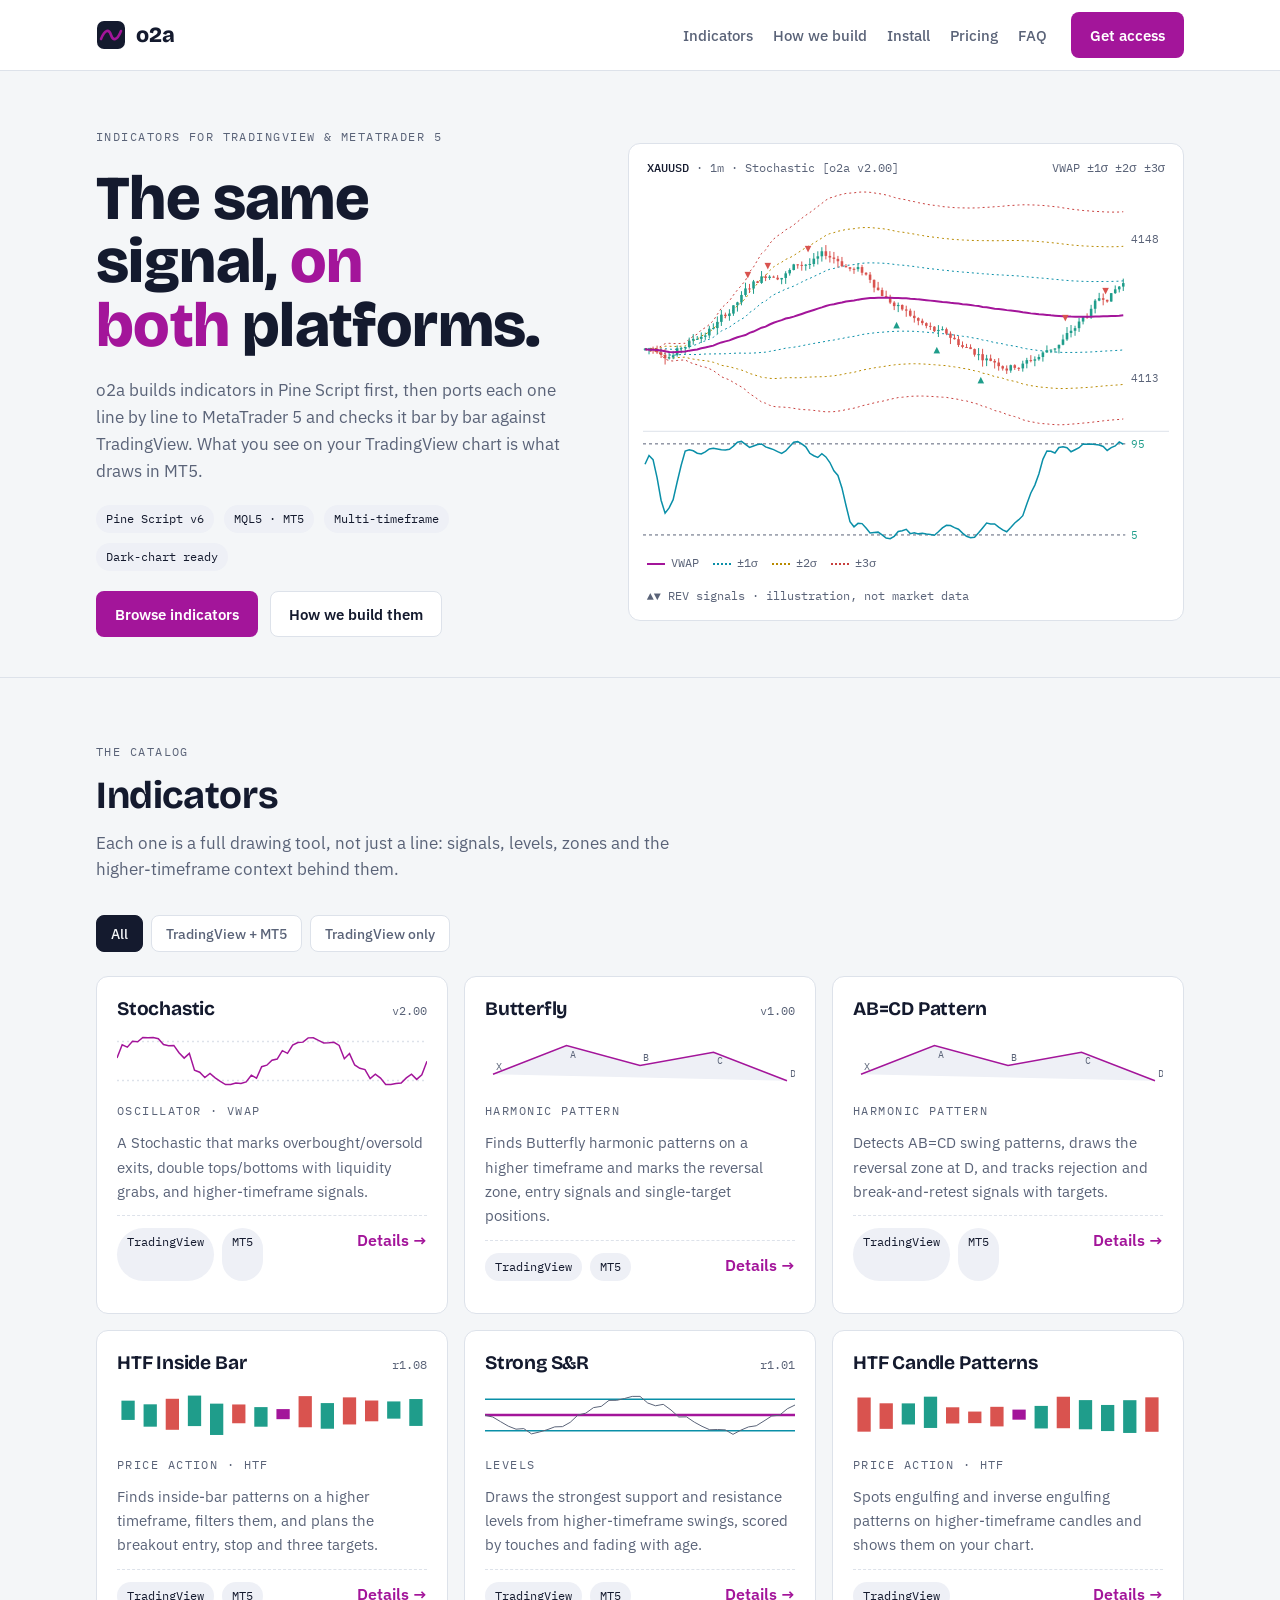
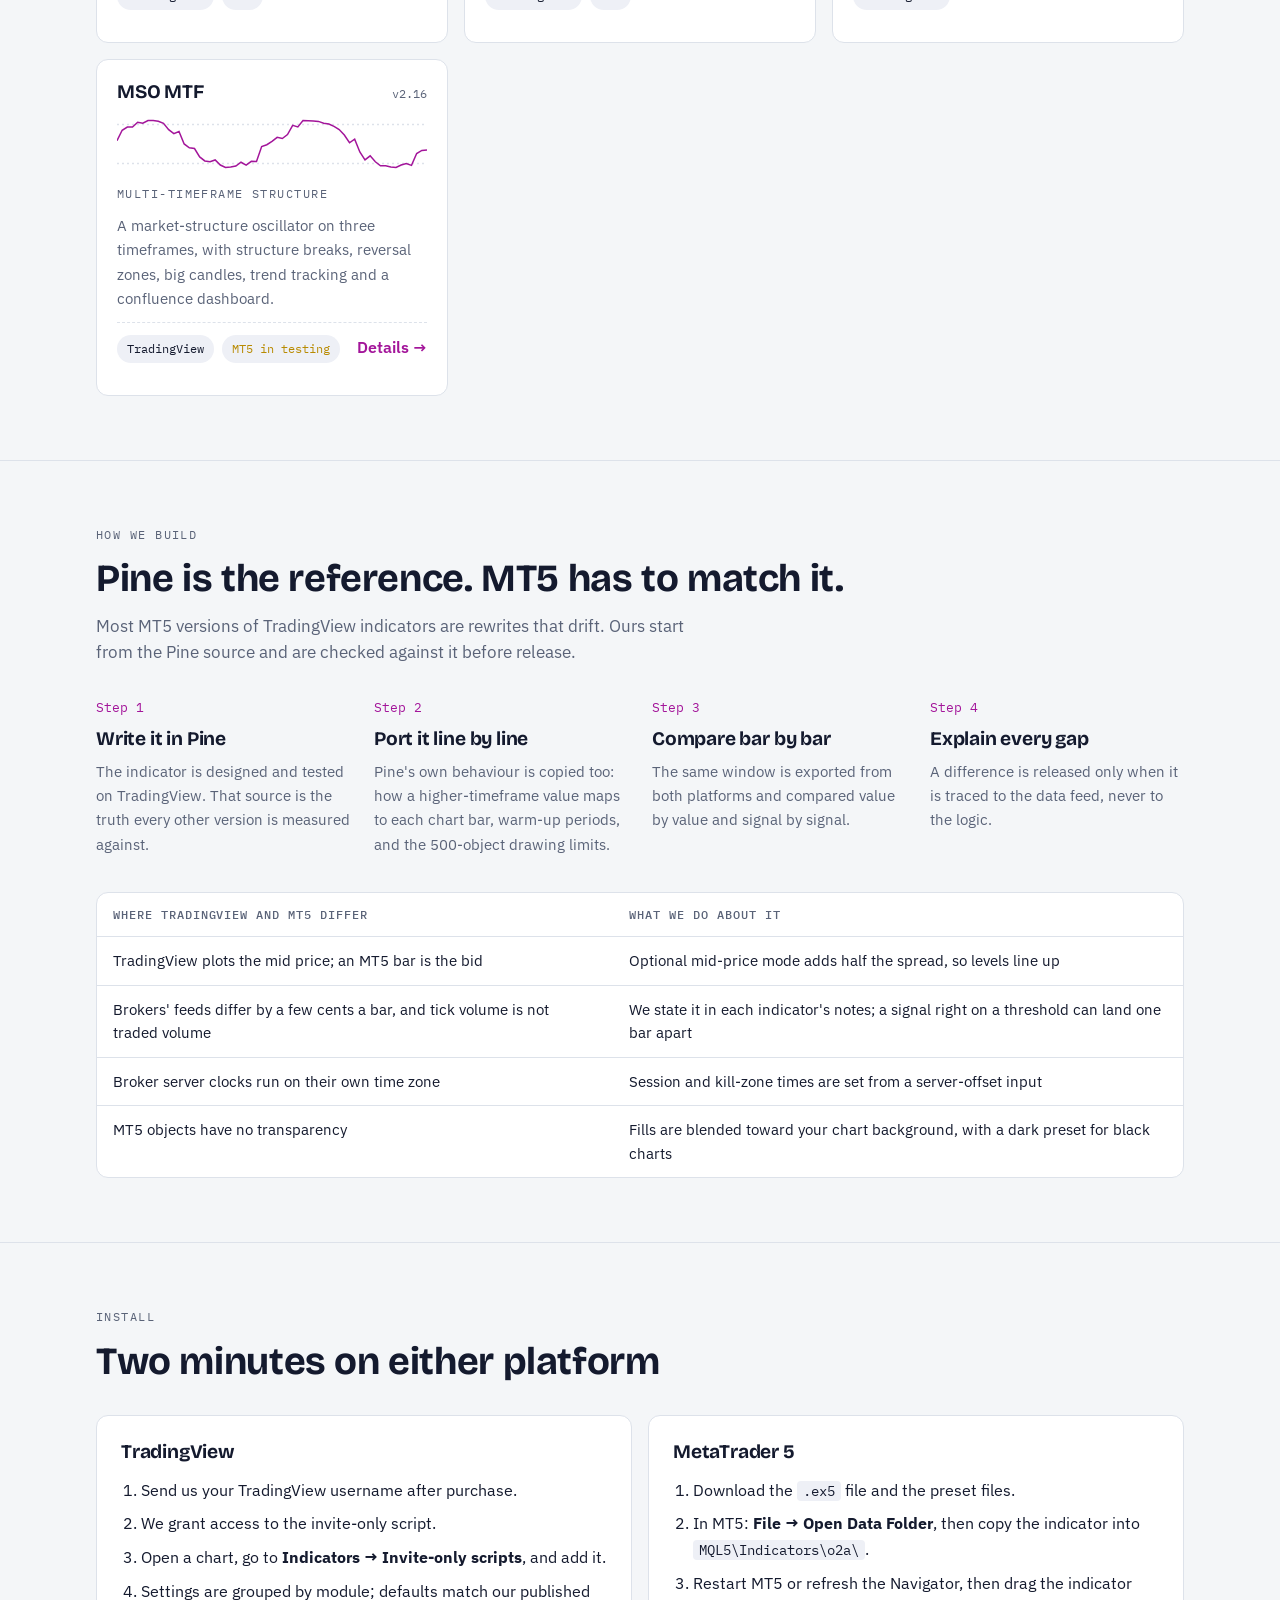
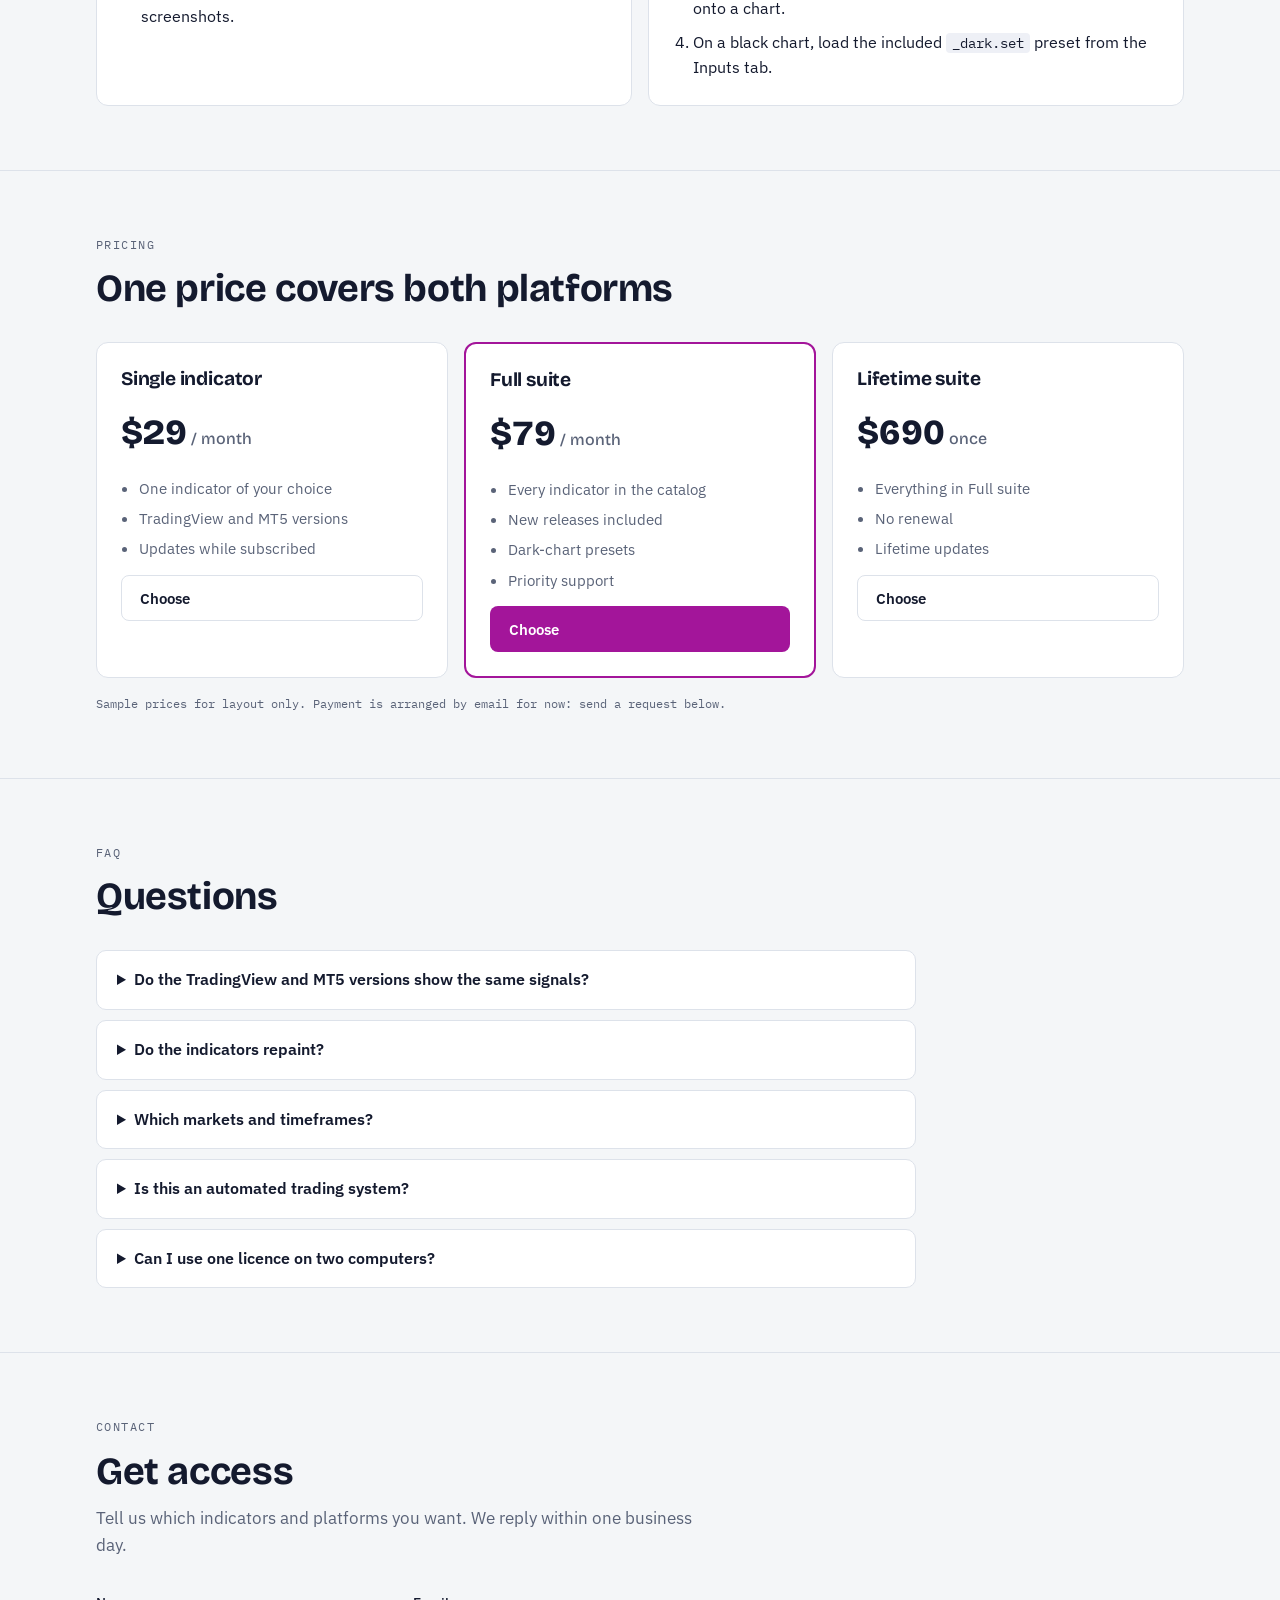
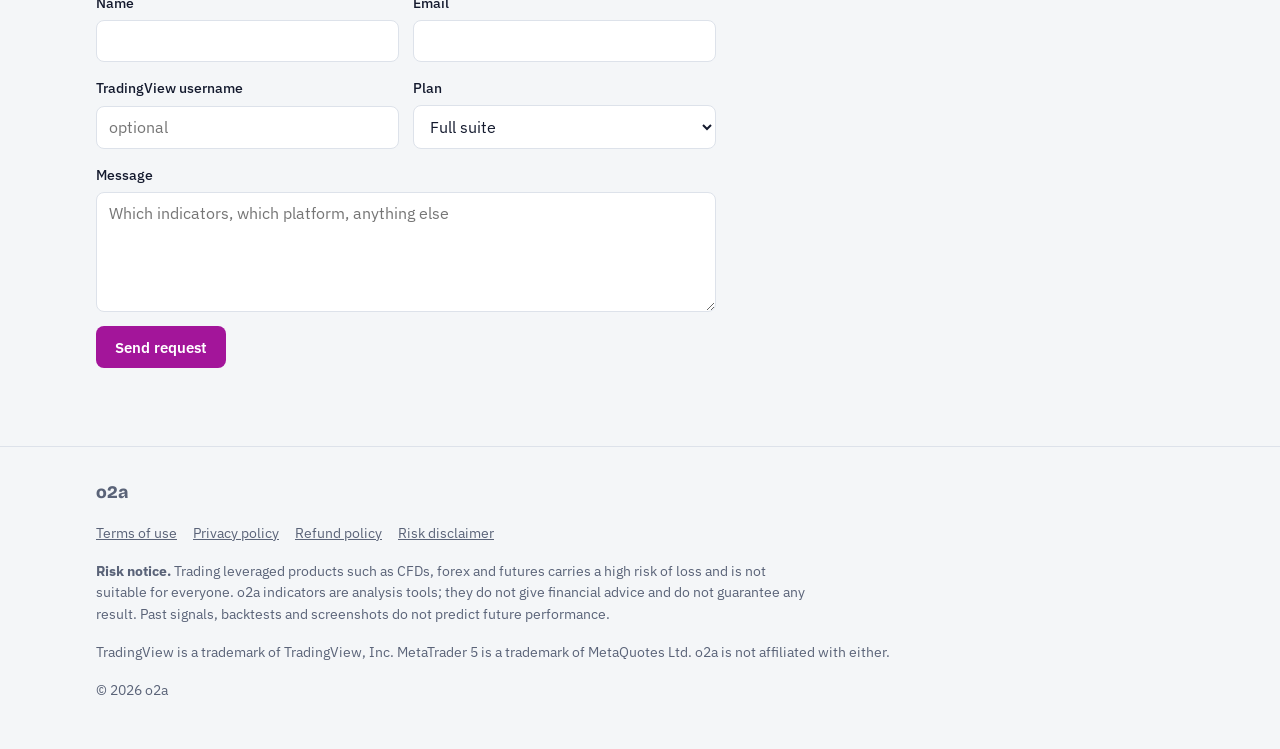
==== commit 9e1d1b82: "Home page: drawn previews again; real screenshots only on the indicator pages Co-Authored-By: Claude" ====
--- a/index.html
+++ b/index.html
@@ -47,9 +47,15 @@
         </div>
       </div>
       <figure class="chart-card" style="margin:0">
-        <div class="chart-head"><span><b>XAUUSD</b> · 1m · Stochastic [o2a v2.00]</span><span>TradingView</span></div>
-        <img class="hero-shot" src="img/stochastic.jpg" width="1600" height="805" alt="Stochastic [o2a v2.00] on XAUUSD 1-minute: reversal and double-bottom signals on the chart, session VWAP bands, and the oscillator pane with its status table">
-        <figcaption class="legend"><span>Real TradingView chart · Stochastic [o2a v2.00] · XAUUSD 1m</span></figcaption>
+        <div class="chart-head"><span><b>XAUUSD</b> · 1m · Stochastic [o2a v2.00]</span><span>VWAP ±1σ ±2σ ±3σ</span></div>
+        <canvas id="hero" role="img" aria-label="Example chart: candles with a session VWAP and three dotted sigma bands, reversal markers, and a stochastic pane with 95 and 5 levels underneath."></canvas>
+        <figcaption class="legend">
+          <span><i style="border-color:var(--vwap)"></i>VWAP</span>
+          <span><i style="border-color:var(--band1);border-top-style:dotted"></i>±1σ</span>
+          <span><i style="border-color:var(--band2);border-top-style:dotted"></i>±2σ</span>
+          <span><i style="border-color:var(--band3);border-top-style:dotted"></i>±3σ</span>
+          <span>▲▼ REV signals · illustration, not market data</span>
+        </figcaption>
       </figure>
     </div>
   </section>
@@ -69,43 +75,43 @@
       <div class="cards" id="cards">
         <article class="card" data-mt5="1">
           <div class="meta"><h3>Stochastic</h3><span class="ver">v2.00</span></div>
-          <a href="indicators/stochastic.html" aria-label="Stochastic details"><img class="thumb" src="img/stochastic.jpg" loading="lazy" alt="Stochastic on a TradingView chart"></a>
+          <a href="indicators/stochastic.html" aria-label="Stochastic details"><canvas class="mini" data-spark="stoch" data-seed="3" aria-hidden="true"></canvas></a>
           <div style="display:grid;gap:10px;align-content:start"><span class="eyebrow">Oscillator · VWAP</span><p>A Stochastic that marks overbought/oversold exits, double tops/bottoms with liquidity grabs, and higher-timeframe signals.</p></div>
           <div class="foot"><span class="pill">TradingView</span><span class="pill">MT5</span><a class="more" href="indicators/stochastic.html" style="margin-left:auto">Details →</a></div>
         </article>
         <article class="card" data-mt5="1">
           <div class="meta"><h3>Butterfly</h3><span class="ver">v1.00</span></div>
-          <a href="indicators/butterfly.html" aria-label="Butterfly details"><img class="thumb" src="img/butterfly.jpg" loading="lazy" alt="Butterfly on a TradingView chart"></a>
+          <a href="indicators/butterfly.html" aria-label="Butterfly details"><canvas class="mini" data-spark="pattern" data-seed="4" aria-hidden="true"></canvas></a>
           <div style="display:grid;gap:10px;align-content:start"><span class="eyebrow">Harmonic pattern</span><p>Finds Butterfly harmonic patterns on a higher timeframe and marks the reversal zone, entry signals and single-target positions.</p></div>
           <div class="foot"><span class="pill">TradingView</span><span class="pill">MT5</span><a class="more" href="indicators/butterfly.html" style="margin-left:auto">Details →</a></div>
         </article>
         <article class="card" data-mt5="1">
           <div class="meta"><h3>AB=CD Pattern</h3><span class="ver"></span></div>
-          <a href="indicators/abcd.html" aria-label="AB=CD Pattern details"><img class="thumb" src="img/abcd.jpg" loading="lazy" alt="AB=CD Pattern on a TradingView chart"></a>
+          <a href="indicators/abcd.html" aria-label="AB=CD Pattern details"><canvas class="mini" data-spark="pattern" data-seed="5" aria-hidden="true"></canvas></a>
           <div style="display:grid;gap:10px;align-content:start"><span class="eyebrow">Harmonic pattern</span><p>Detects AB=CD swing patterns, draws the reversal zone at D, and tracks rejection and break-and-retest signals with targets.</p></div>
           <div class="foot"><span class="pill">TradingView</span><span class="pill">MT5</span><a class="more" href="indicators/abcd.html" style="margin-left:auto">Details →</a></div>
         </article>
         <article class="card" data-mt5="1">
           <div class="meta"><h3>HTF Inside Bar</h3><span class="ver">r1.08</span></div>
-          <a href="indicators/htf-inside-bar.html" aria-label="HTF Inside Bar details"><img class="thumb" src="img/insidebar.jpg" loading="lazy" alt="HTF Inside Bar on a TradingView chart"></a>
+          <a href="indicators/htf-inside-bar.html" aria-label="HTF Inside Bar details"><canvas class="mini" data-spark="bars" data-seed="6" aria-hidden="true"></canvas></a>
           <div style="display:grid;gap:10px;align-content:start"><span class="eyebrow">Price action · HTF</span><p>Finds inside-bar patterns on a higher timeframe, filters them, and plans the breakout entry, stop and three targets.</p></div>
           <div class="foot"><span class="pill">TradingView</span><span class="pill">MT5</span><a class="more" href="indicators/htf-inside-bar.html" style="margin-left:auto">Details →</a></div>
         </article>
         <article class="card" data-mt5="1">
           <div class="meta"><h3>Strong S&amp;R</h3><span class="ver">r1.01</span></div>
-          <a href="indicators/strong-sr.html" aria-label="Strong S&amp;R details"><img class="thumb" src="img/strongsr.jpg" loading="lazy" alt="Strong S&amp;R on a TradingView chart"></a>
+          <a href="indicators/strong-sr.html" aria-label="Strong S&amp;R details"><canvas class="mini" data-spark="levels" data-seed="7" aria-hidden="true"></canvas></a>
           <div style="display:grid;gap:10px;align-content:start"><span class="eyebrow">Levels</span><p>Draws the strongest support and resistance levels from higher-timeframe swings, scored by touches and fading with age.</p></div>
           <div class="foot"><span class="pill">TradingView</span><span class="pill">MT5</span><a class="more" href="indicators/strong-sr.html" style="margin-left:auto">Details →</a></div>
         </article>
         <article class="card" data-mt5="0">
           <div class="meta"><h3>HTF Candle Patterns</h3><span class="ver"></span></div>
-          <a href="indicators/htf-candle-patterns.html" aria-label="HTF Candle Patterns details"><img class="thumb" src="img/htfcandles.jpg" loading="lazy" alt="HTF Candle Patterns on a TradingView chart"></a>
+          <a href="indicators/htf-candle-patterns.html" aria-label="HTF Candle Patterns details"><canvas class="mini" data-spark="bars" data-seed="8" aria-hidden="true"></canvas></a>
           <div style="display:grid;gap:10px;align-content:start"><span class="eyebrow">Price action · HTF</span><p>Spots engulfing and inverse engulfing patterns on higher-timeframe candles and shows them on your chart.</p></div>
           <div class="foot"><span class="pill">TradingView</span><a class="more" href="indicators/htf-candle-patterns.html" style="margin-left:auto">Details →</a></div>
         </article>
         <article class="card" data-mt5="0">
           <div class="meta"><h3>MSO MTF</h3><span class="ver">v2.16</span></div>
-          <a href="indicators/mso-mtf.html" aria-label="MSO MTF details"><img class="thumb" src="img/mso.jpg" loading="lazy" alt="MSO MTF on a TradingView chart"></a>
+          <a href="indicators/mso-mtf.html" aria-label="MSO MTF details"><canvas class="mini" data-spark="stoch" data-seed="9" aria-hidden="true"></canvas></a>
           <div style="display:grid;gap:10px;align-content:start"><span class="eyebrow">Multi-timeframe structure</span><p>A market-structure oscillator on three timeframes, with structure breaks, reversal zones, big candles, trend tracking and a confluence dashboard.</p></div>
           <div class="foot"><span class="pill">TradingView</span><span class="pill status">MT5 in testing</span><a class="more" href="indicators/mso-mtf.html" style="margin-left:auto">Details →</a></div>
         </article>
@@ -260,6 +266,92 @@
       .catch(function () { out.className = ""; out.textContent = "Sending failed. Check your connection and try again."; });
   });
 })();
+</script><script>
+(function () {
+  "use strict";
+  // ---- drawing helpers
+  function css(v) { return getComputedStyle(document.documentElement).getPropertyValue(v).trim(); }
+  function rng(seed) { var s = seed * 9301 + 49297; return function () { s = (s * 9301 + 49297) % 233280; return s / 233280; }; }
+  function fit(cv) { var r = cv.getBoundingClientRect(), d = window.devicePixelRatio || 1; cv.width = Math.max(1, r.width * d); cv.height = Math.max(1, r.height * d); var x = cv.getContext("2d"); x.setTransform(d, 0, 0, d, 0, 0); return { x: x, w: r.width, h: r.height }; }
+
+  // ---- hero: candles + VWAP + dotted bands + stochastic pane (deterministic illustration)
+  var N = 120, R = rng(7), bars = [], p = 4120;
+  for (var i = 0; i < N; i++) {
+    var drift = Math.sin(i / 14) * 0.9 + (R() - 0.5) * 2.6;
+    var o = p, c = o + drift, h = Math.max(o, c) + R() * 1.6, l = Math.min(o, c) - R() * 1.6;
+    bars.push({ o: o, h: h, l: l, c: c, v: 0.6 + R() }); p = c;
+  }
+  var vw = [], sd = [], pv = 0, vv = 0, p2 = 0;
+  bars.forEach(function (b) { var tp = (b.h + b.l + b.c) / 3; pv += tp * b.v; vv += b.v; p2 += tp * tp * b.v; var m = pv / vv; vw.push(m); sd.push(Math.sqrt(Math.max(0, p2 / vv - m * m))); });
+  var K = [];
+  for (var j = 0; j < N; j++) { var a = Math.max(0, j - 13), hh = -1e9, ll = 1e9; for (var q = a; q <= j; q++) { hh = Math.max(hh, bars[q].h); ll = Math.min(ll, bars[q].l); } K.push(hh > ll ? (bars[j].c - ll) / (hh - ll) * 100 : 50); }
+  var Ks = K.map(function (v, k) { var s = 0, n = 0; for (var q = Math.max(0, k - 2); q <= k; q++) { s += K[q]; n++; } return s / n; });
+  function drawHero() {
+    var cv = document.getElementById("hero"); if (!cv) return;
+    var g = fit(cv), x = g.x, W = g.w, H = g.h, top = H * 0.68, padR = 44;
+    x.clearRect(0, 0, W, H);
+    var lo = 1e9, hi = -1e9;
+    bars.forEach(function (b, k) { lo = Math.min(lo, b.l, vw[k] - 3 * sd[k]); hi = Math.max(hi, b.h, vw[k] + 3 * sd[k]); });
+    var cw = (W - padR) / N, Y = function (v) { return 6 + (hi - v) / (hi - lo) * (top - 12); };
+    x.strokeStyle = css("--line"); x.lineWidth = 1;
+    x.beginPath(); x.moveTo(0, top + 0.5); x.lineTo(W, top + 0.5); x.stroke();
+    x.fillStyle = css("--muted"); x.font = "11px " + css("--f-mono");
+    [lo + (hi - lo) * 0.2, lo + (hi - lo) * 0.8].forEach(function (v) { x.fillText(v.toFixed(0), W - padR + 6, Y(v) + 4); });
+    function line(arr, col, dash, wdt) { x.setLineDash(dash); x.strokeStyle = col; x.lineWidth = wdt; x.beginPath(); arr.forEach(function (v, k) { var px = k * cw + cw / 2; k ? x.lineTo(px, Y(v)) : x.moveTo(px, Y(v)); }); x.stroke(); x.setLineDash([]); }
+    [[3, "--band3"], [2, "--band2"], [1, "--band1"]].forEach(function (m) {
+      line(vw.map(function (v, k) { return v + m[0] * sd[k]; }), css(m[1]), [2, 3], 1);
+      line(vw.map(function (v, k) { return v - m[0] * sd[k]; }), css(m[1]), [2, 3], 1);
+    });
+    bars.forEach(function (b, k) {
+      var px = k * cw + cw / 2, up = b.c >= b.o, col = css(up ? "--bull" : "--bear");
+      x.strokeStyle = col; x.fillStyle = col; x.lineWidth = 1;
+      x.beginPath(); x.moveTo(px, Y(b.h)); x.lineTo(px, Y(b.l)); x.stroke();
+      var y1 = Y(Math.max(b.o, b.c)), y2 = Y(Math.min(b.o, b.c));
+      x.fillRect(px - cw * 0.32, y1, cw * 0.64, Math.max(1, y2 - y1));
+    });
+    line(vw, css("--vwap"), [], 2);
+    // stochastic pane
+    var sy = function (v) { return top + 8 + (100 - v) / 100 * (H - top - 14); };
+    x.setLineDash([3, 3]); x.strokeStyle = css("--muted"); x.lineWidth = 1;
+    [95, 5].forEach(function (v) { x.beginPath(); x.moveTo(0, sy(v)); x.lineTo(W - padR, sy(v)); x.stroke(); x.fillText(String(v), W - padR + 6, sy(v) + 4); });
+    x.setLineDash([]); x.strokeStyle = css("--band1"); x.lineWidth = 1.5; x.beginPath();
+    Ks.forEach(function (v, k) { var px = k * cw + cw / 2; k ? x.lineTo(px, sy(v)) : x.moveTo(px, sy(v)); }); x.stroke();
+    // REV markers: %K leaving 95 / 5
+    x.font = "bold 11px " + css("--f-mono");
+    for (var k = 1; k < N; k++) {
+      var px = k * cw + cw / 2;
+      if (Ks[k - 1] >= 92 && Ks[k] < 92) { x.fillStyle = css("--bear"); x.fillText("▼", px - 5, Y(bars[k].h) - 6); }
+      if (Ks[k - 1] <= 8 && Ks[k] > 8) { x.fillStyle = css("--bull"); x.fillText("▲", px - 5, Y(bars[k].l) + 16); }
+    }
+  }
+  function drawSparks() {
+    document.querySelectorAll("canvas.mini").forEach(function (cv) {
+      var g = fit(cv), x = g.x, W = g.w, H = g.h, r = rng(+cv.dataset.seed), t = cv.dataset.spark;
+      x.clearRect(0, 0, W, H); x.lineWidth = 1.5;
+      if (t === "stoch") {
+        x.strokeStyle = css("--line"); x.setLineDash([2, 3]); [0.15, 0.85].forEach(function (f) { x.beginPath(); x.moveTo(0, H * f); x.lineTo(W, H * f); x.stroke(); }); x.setLineDash([]);
+        x.strokeStyle = css("--vwap"); x.beginPath(); for (var i = 0; i <= 60; i++) { var v = 0.5 + 0.42 * Math.sin(i / 5 + r() * 0.6); x.lineTo(i / 60 * W, H * (1 - v)); } x.stroke();
+      } else if (t === "pattern") {
+        var P = [0.8, 0.15, 0.6, 0.3, 0.95].map(function (v, i) { return [8 + i / 4 * (W - 16), 6 + v * (H - 12)]; });
+        x.fillStyle = css("--chip"); x.beginPath(); x.moveTo(P[0][0], P[0][1]); P.forEach(function (q) { x.lineTo(q[0], q[1]); }); x.closePath(); x.fill();
+        x.strokeStyle = css("--vwap"); x.beginPath(); P.forEach(function (q, i) { i ? x.lineTo(q[0], q[1]) : x.moveTo(q[0], q[1]); }); x.stroke();
+        x.fillStyle = css("--muted"); x.font = "10px " + css("--f-mono"); ["X", "A", "B", "C", "D"].forEach(function (s, i) { x.fillText(s, P[i][0] + 3, P[i][1] < H / 2 ? P[i][1] + 12 : P[i][1] - 4); });
+      } else if (t === "bars") {
+        var n = 14, w = W / n; for (var k = 0; k < n; k++) { var up = r() > 0.45, hgt = (k === 6 ? 0.35 : k === 7 ? 0.18 : 0.2 + r() * 0.45) * H, y0 = H / 2 - hgt / 2 + (r() - 0.5) * 10; x.fillStyle = css(k === 7 ? "--vwap" : up ? "--bull" : "--bear"); x.fillRect(k * w + w * 0.2, y0, w * 0.6, hgt); }
+      } else {
+        [0.22, 0.5, 0.78].forEach(function (f, i) { x.strokeStyle = css(i === 1 ? "--vwap" : "--band1"); x.lineWidth = i === 1 ? 2.5 : 1.5; x.beginPath(); x.moveTo(0, H * f); x.lineTo(W, H * f); x.stroke(); });
+        x.strokeStyle = css("--muted"); x.lineWidth = 1; x.beginPath(); for (var m = 0; m <= 40; m++) x.lineTo(m / 40 * W, H * (0.5 + 0.3 * Math.sin(m / 4) + (r() - 0.5) * 0.1)); x.stroke();
+      }
+    });
+  }
+  function redraw() { drawHero(); drawSparks(); }
+  drawHero(); drawSparks();
+  var rt; window.addEventListener("resize", function () { clearTimeout(rt); rt = setTimeout(redraw, 120); });
+  try { window.matchMedia("(prefers-color-scheme: dark)").addEventListener("change", redraw); } catch (e) {}
+  new MutationObserver(redraw).observe(document.documentElement, { attributes: true, attributeFilter: ["data-theme"] });
+  if (document.fonts && document.fonts.ready) document.fonts.ready.then(redraw);
+
+})();
 </script>
 </main>
 <footer>
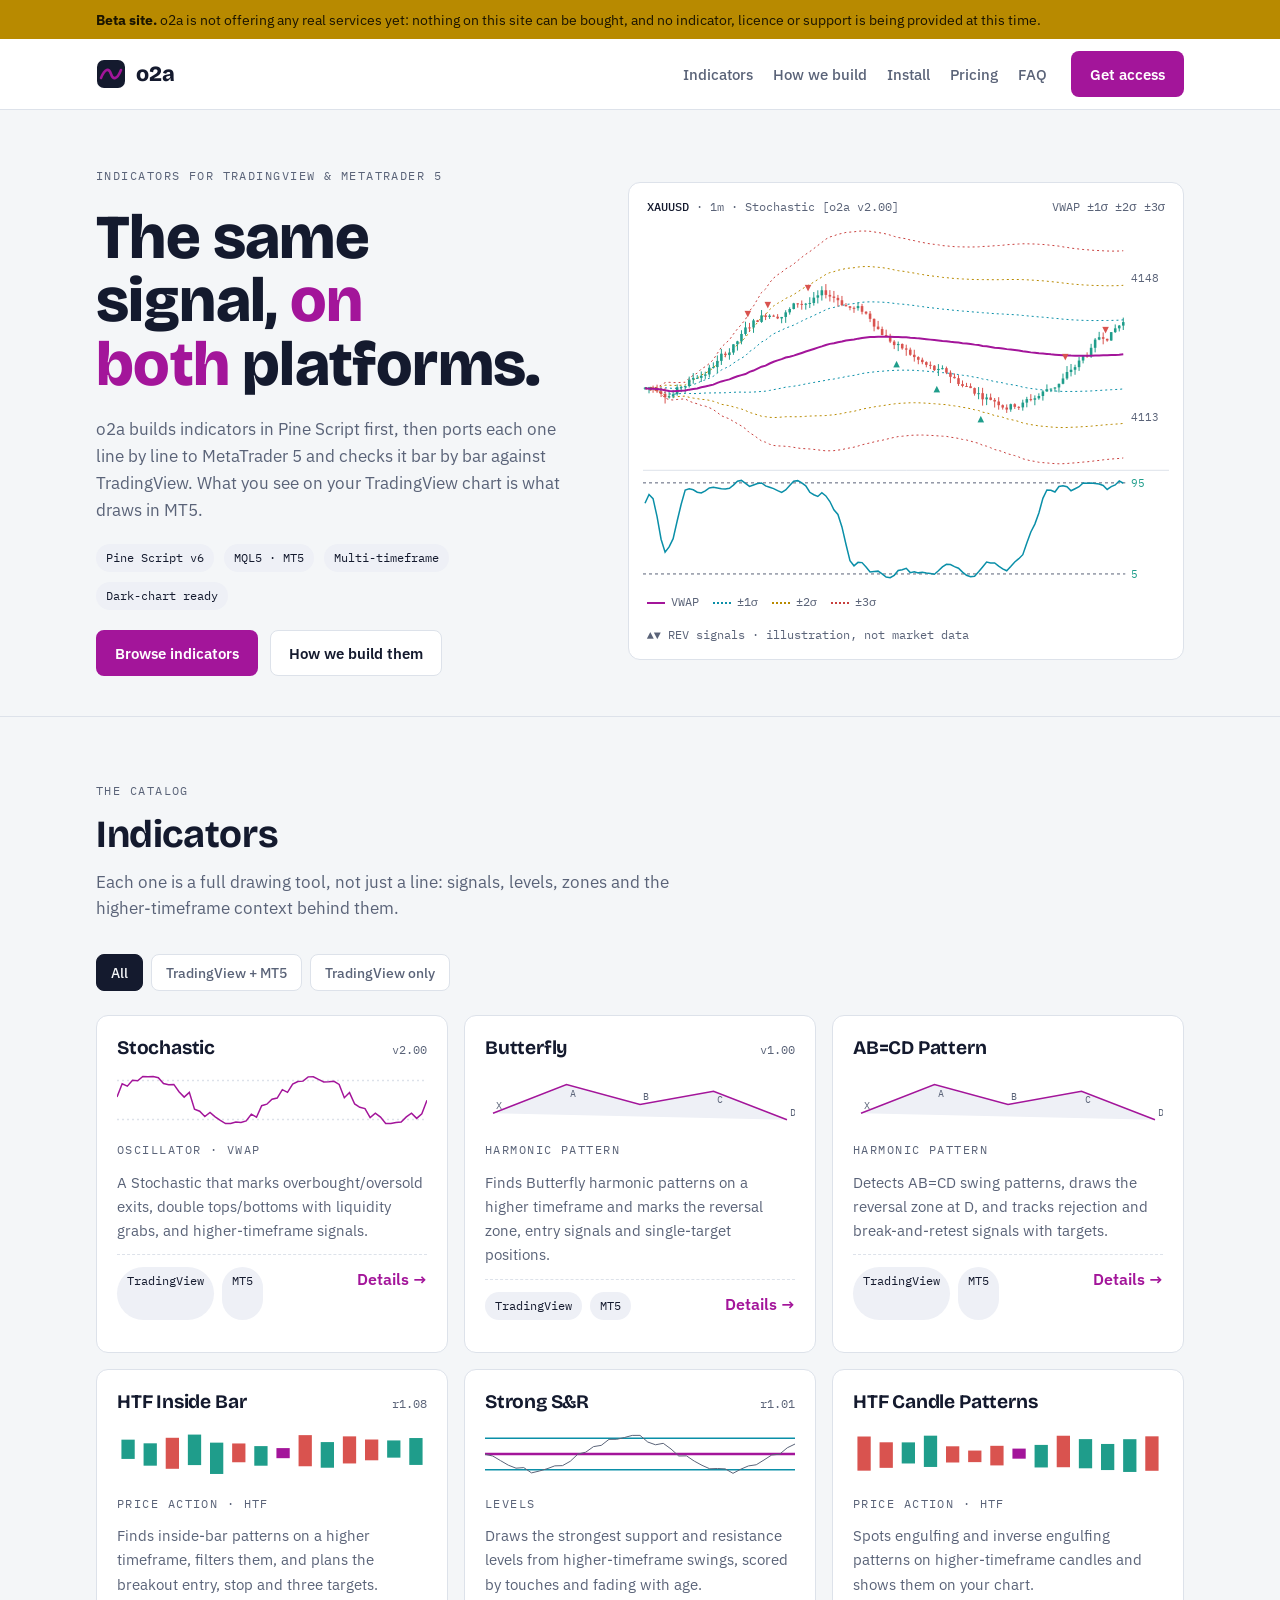
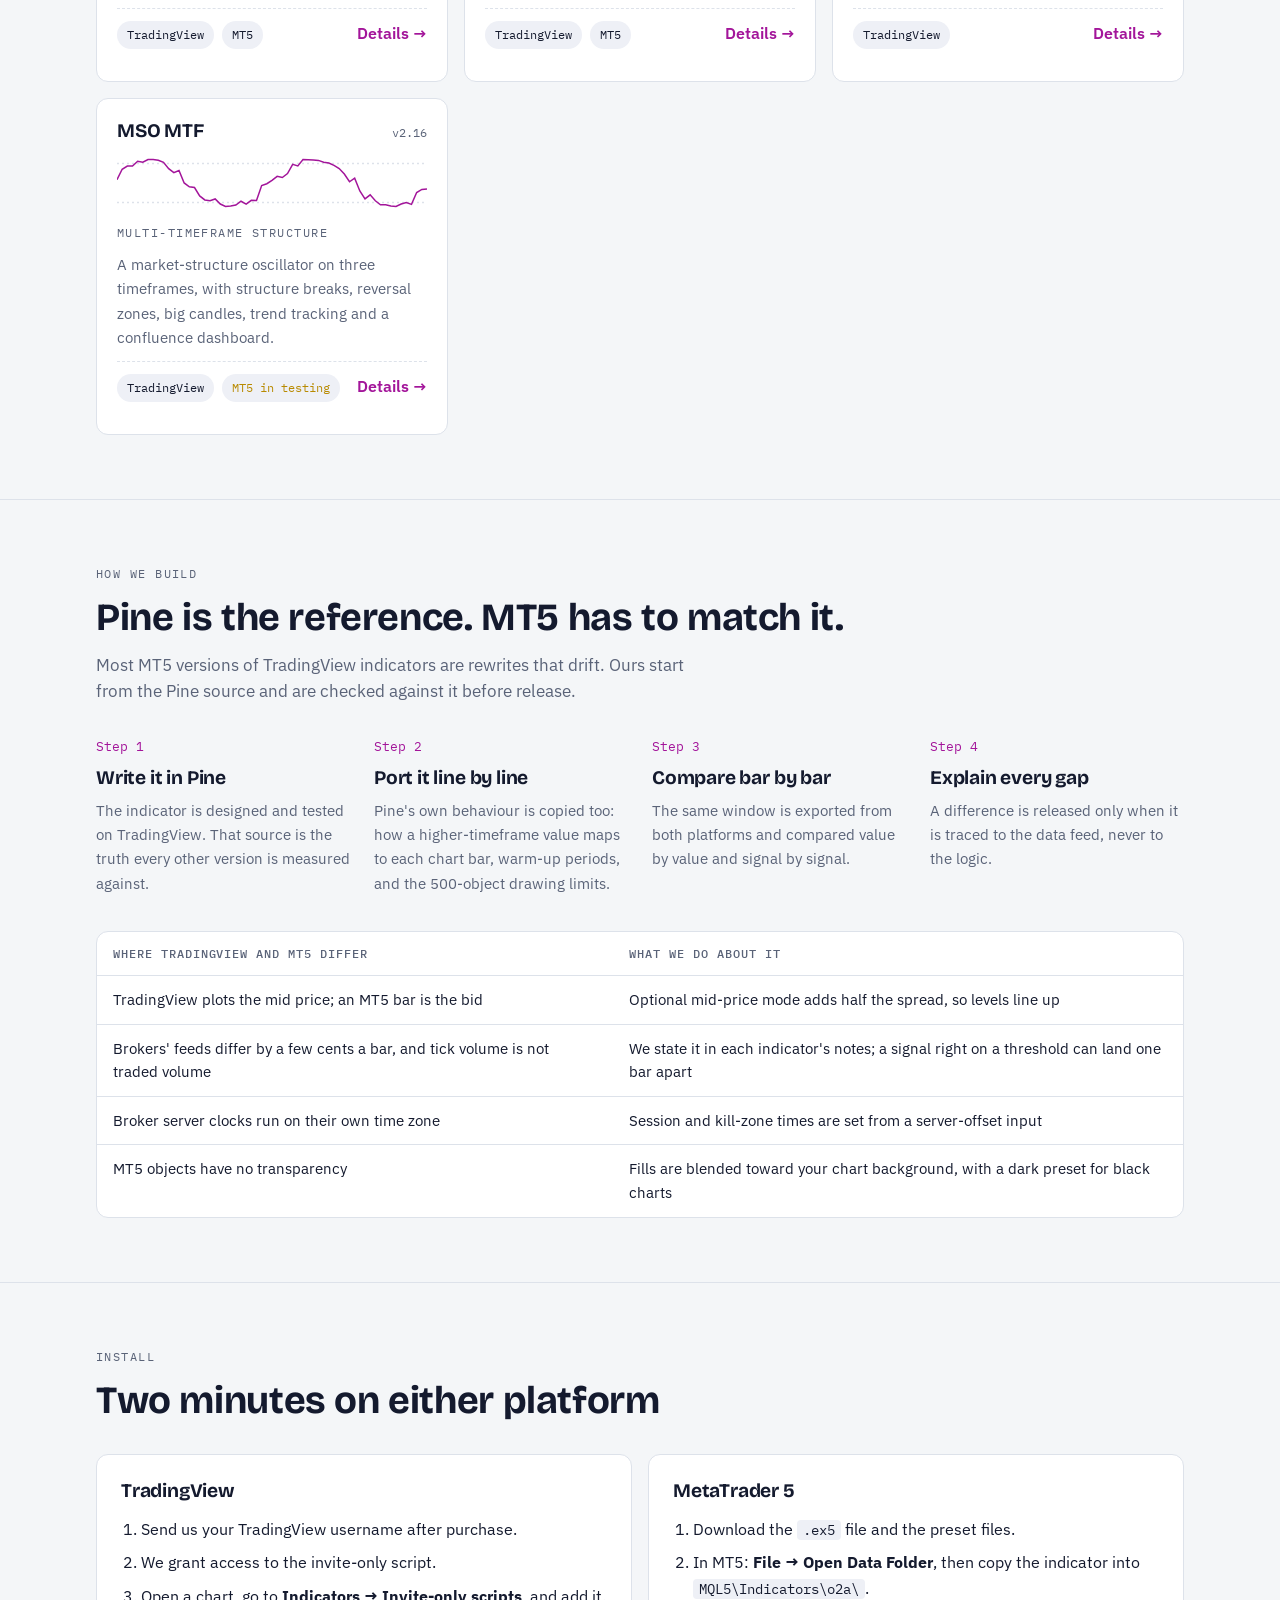
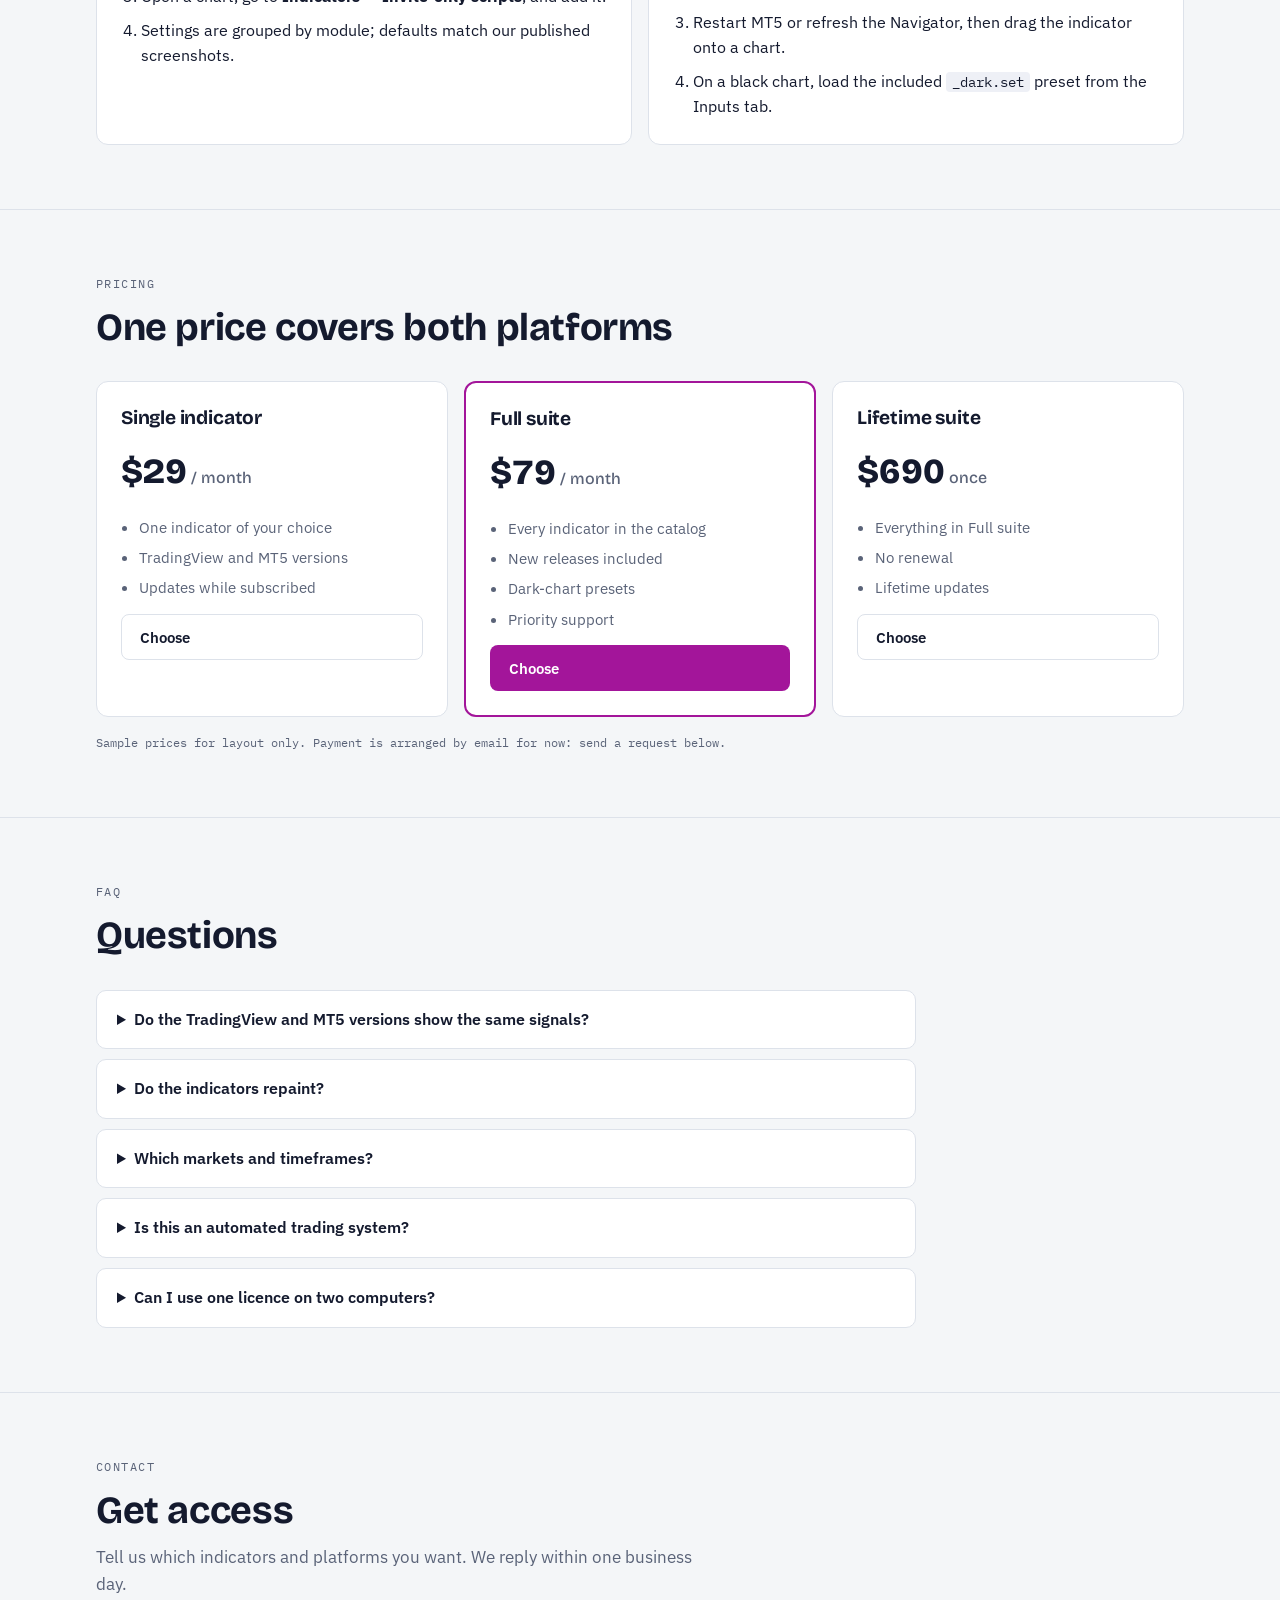
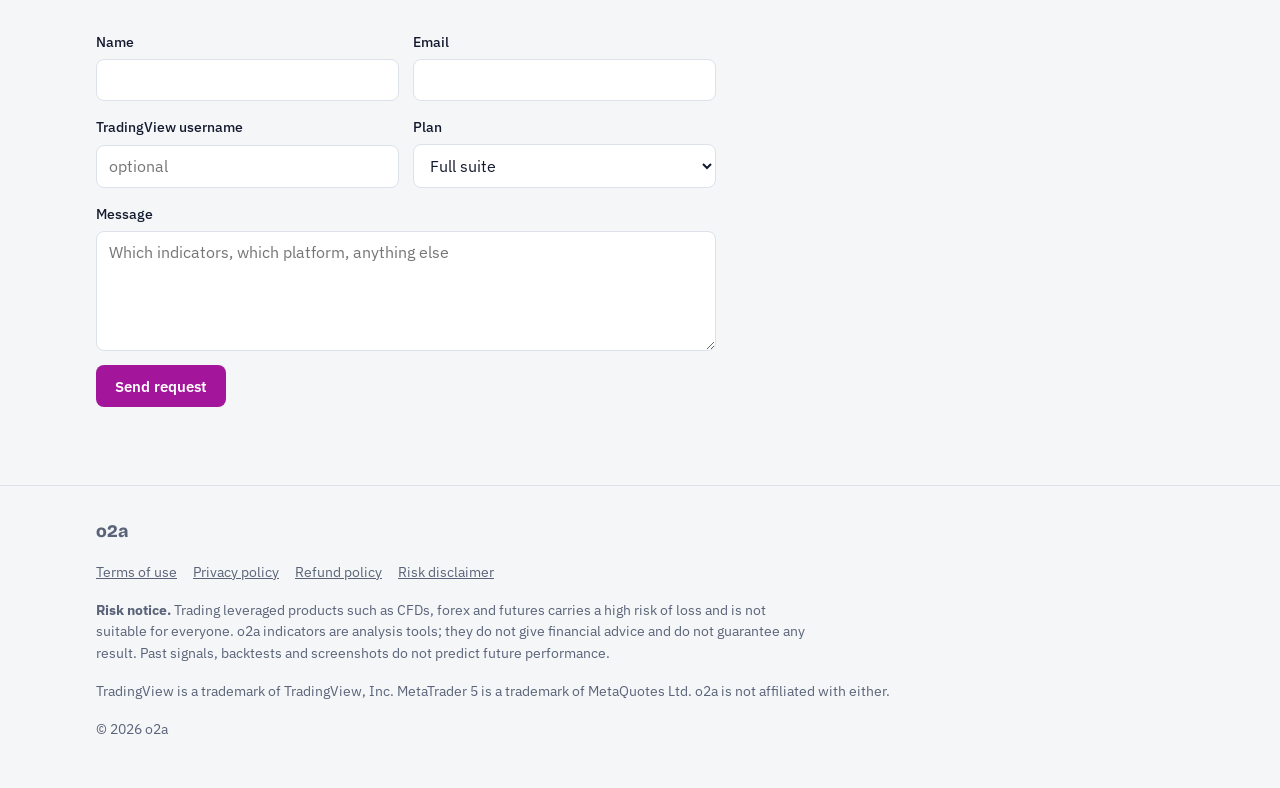
==== commit c08a7170: "Beta notice on every page: no real services offered yet Co-Authored-By: Claude Opus 5.5 <noreply@ant" ====
--- a/index.html
+++ b/index.html
@@ -11,6 +11,7 @@
 <link rel="stylesheet" href="style.css">
 </head>
 <body>
+<div class="beta" role="note"><div class="wrap"><b>Beta site.</b> o2a is not offering any real services yet: nothing on this site can be bought, and no indicator, licence or support is being provided at this time.</div></div>
 <header class="top">
   <div class="wrap">
     <a class="logo" href="index.html" aria-label="o2a home">
--- a/style.css
+++ b/style.css
@@ -168,6 +168,8 @@
 .tbl th, .tbl td { text-align: left; padding: 10px 12px; border-bottom: 1px solid var(--line); vertical-align: top; }
 .tbl th { font-family: var(--f-mono); font-size: 0.74rem; letter-spacing: 0.08em; text-transform: uppercase; color: var(--muted); font-weight: 500; }
 .tbl td:nth-child(2) { font-family: var(--f-mono); white-space: nowrap; }
+.beta { background: var(--band2); color: #1a1400; font-size: 0.9rem; }
+.beta .wrap { padding-block: 8px; }
 .legal { max-width: 760px; display: grid; gap: 14px; padding-block: 40px 64px; }
 .legal h1 { font-size: clamp(1.9rem, 4vw, 2.6rem); font-weight: 800; }
 .legal h2 { font-size: 1.25rem; margin-top: 18px; }
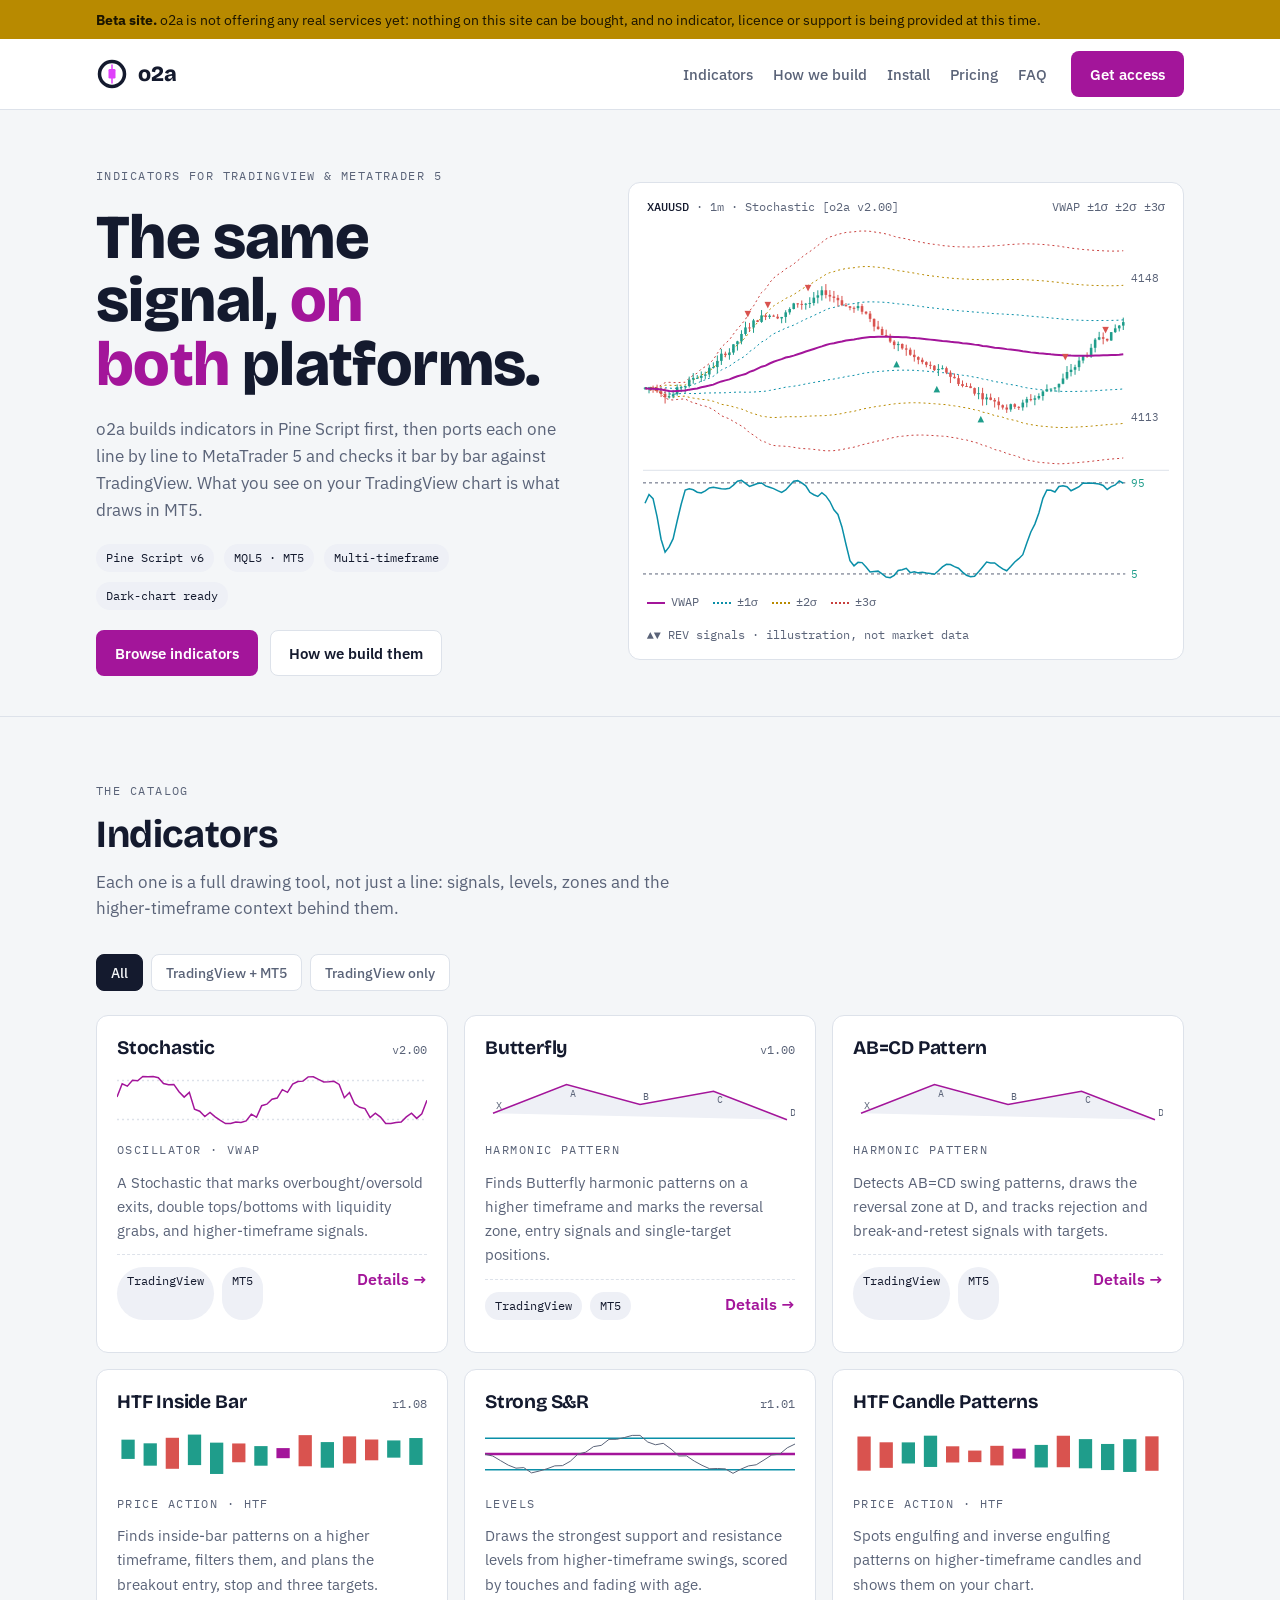
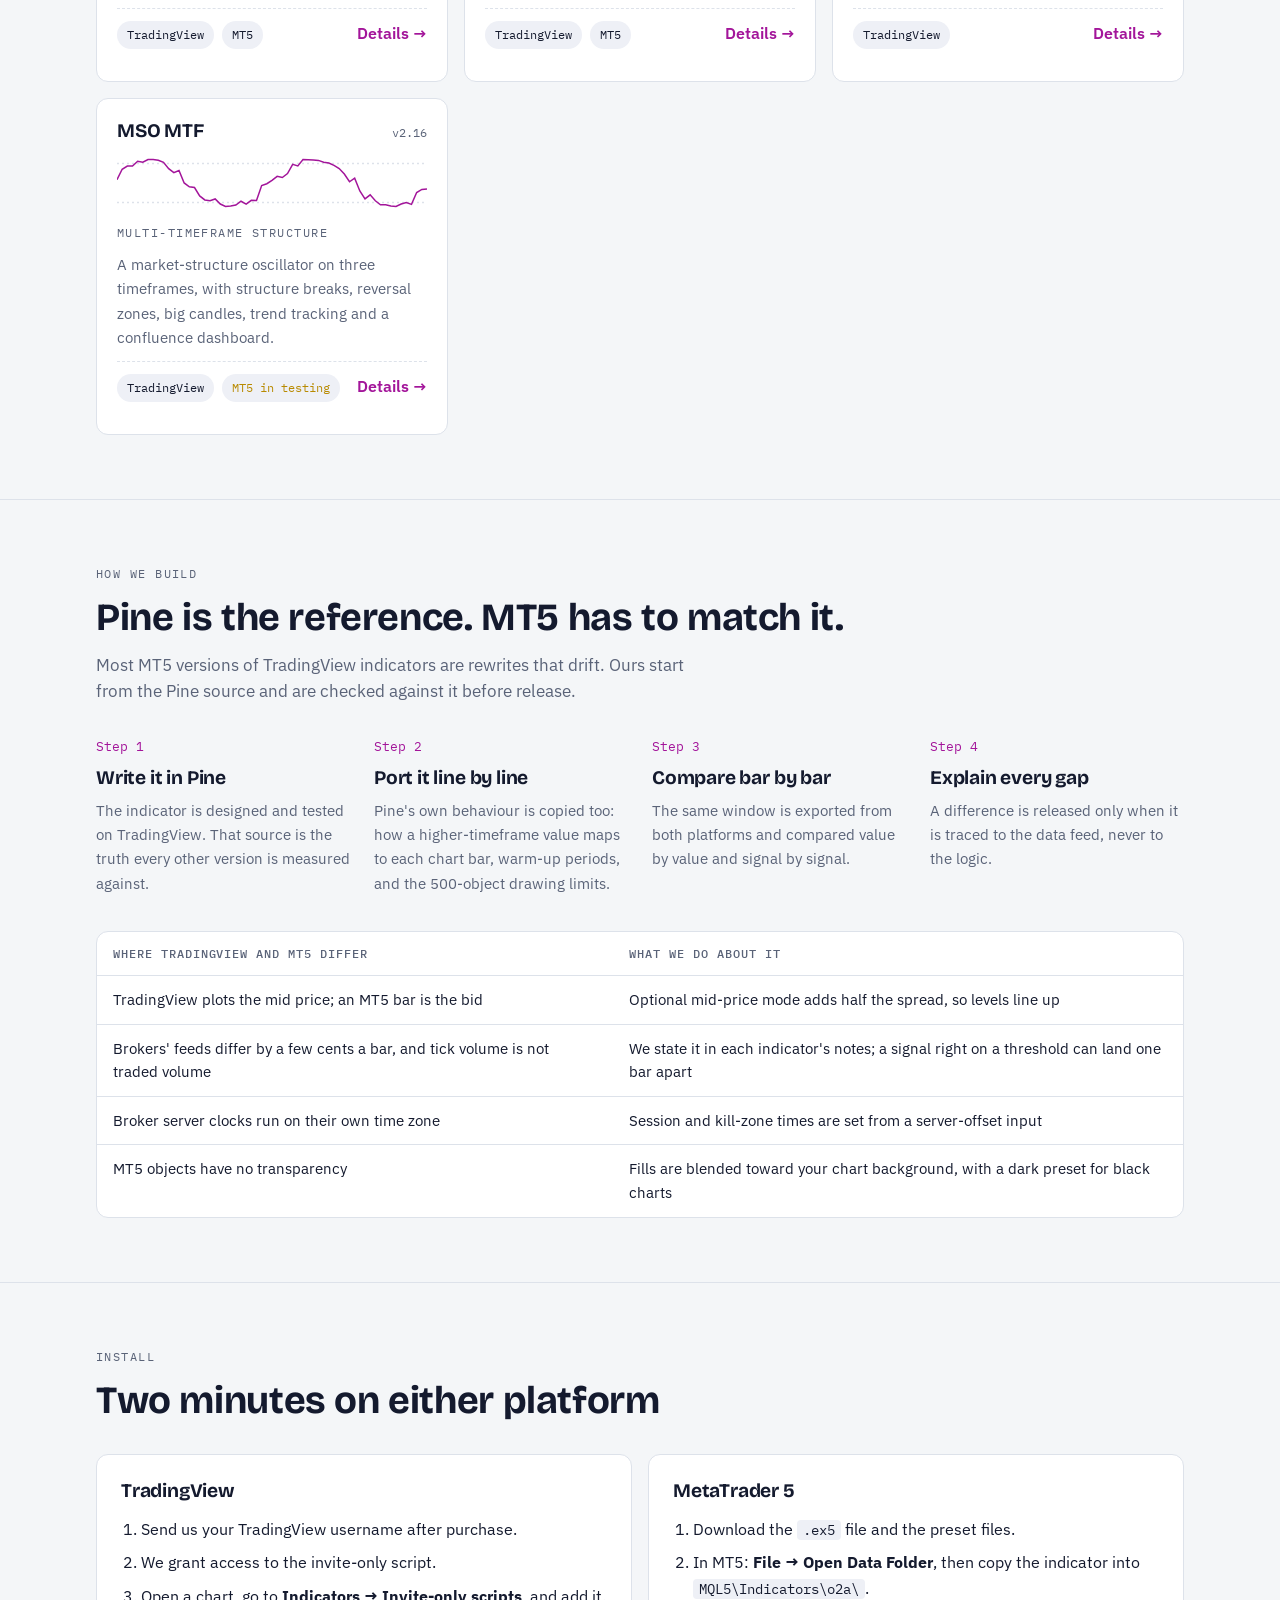
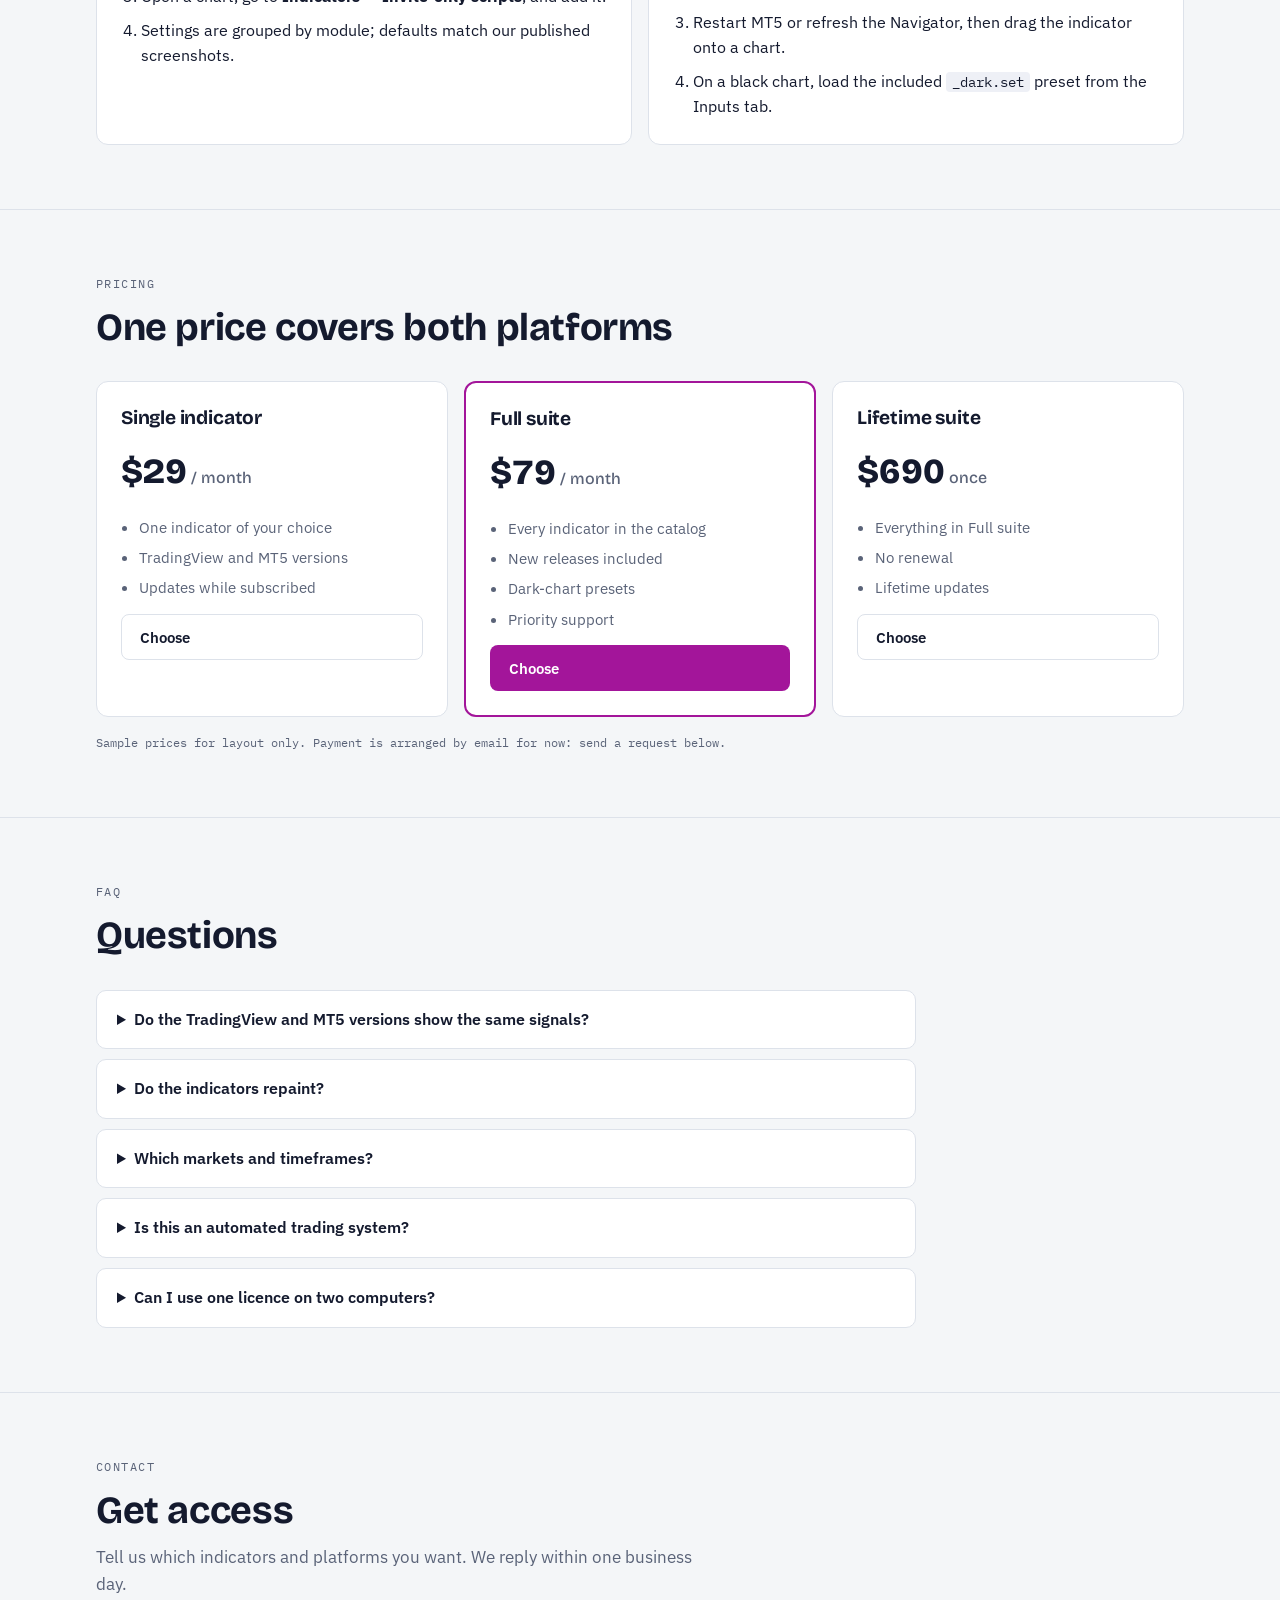
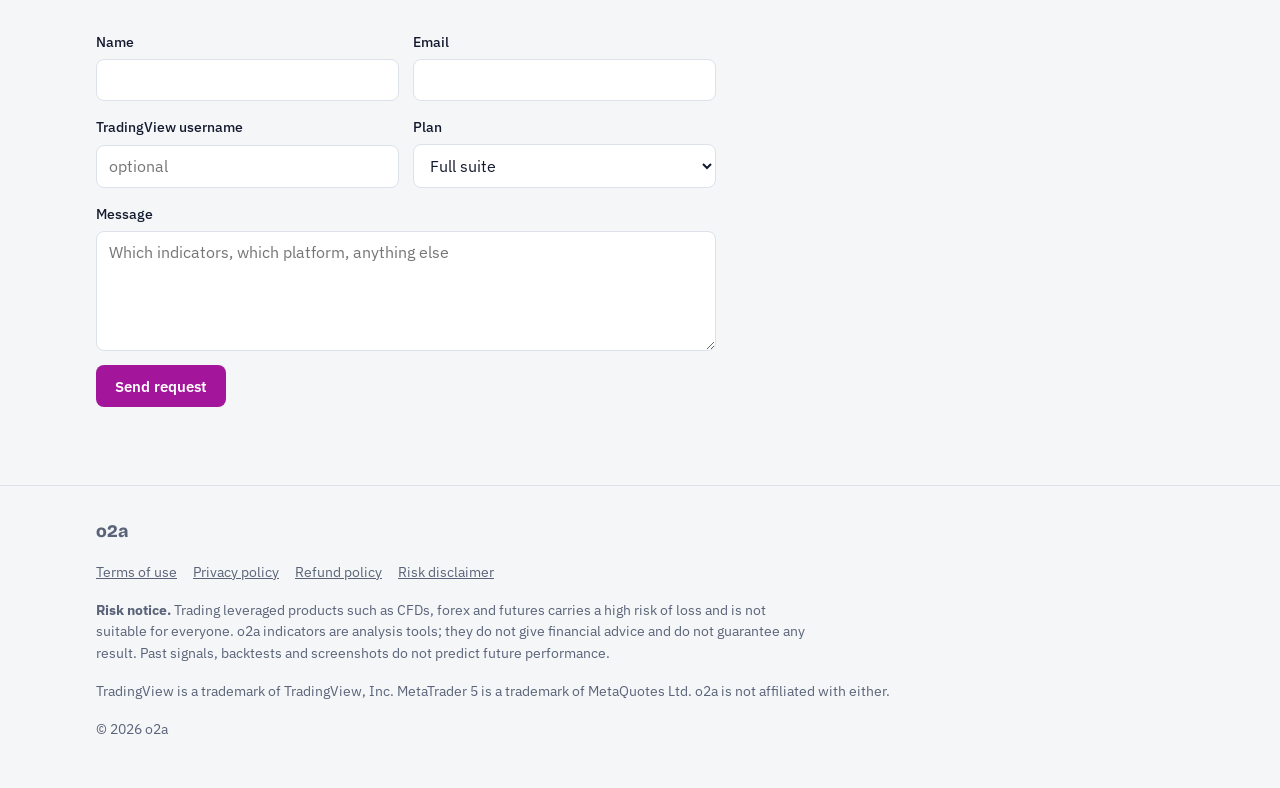
==== commit 19cc5b6a: "Logo D (candle in the o): header, favicon, app icons, share image, brand files Co-Authored-By: Claud" ====
--- a/index.html
+++ b/index.html
@@ -9,13 +9,23 @@
 <link rel="preconnect" href="https://fonts.gstatic.com" crossorigin>
 <link rel="stylesheet" href="https://fonts.googleapis.com/css2?family=Bricolage+Grotesque:opsz,wght@12..96,500;12..96,700;12..96,800&family=IBM+Plex+Sans:wght@400;500;600&family=IBM+Plex+Mono:wght@400;500&display=swap">
 <link rel="stylesheet" href="style.css">
+<link rel="icon" href="favicon.svg" type="image/svg+xml">
+<link rel="icon" href="favicon-32.png" sizes="32x32" type="image/png">
+<link rel="apple-touch-icon" href="apple-touch-icon.png">
+<meta property="og:site_name" content="o2a">
+<meta property="og:title" content="o2a Indicators">
+<meta property="og:description" content="o2a builds trading indicators for TradingView and MetaTrader 5: the same signal logic on both platforms.">
+<meta property="og:image" content="https://o2a-group.com/og-image.png">
+<meta property="og:type" content="website">
+<meta name="twitter:card" content="summary_large_image">
+<meta name="theme-color" content="#141a2e">
 </head>
 <body>
 <div class="beta" role="note"><div class="wrap"><b>Beta site.</b> o2a is not offering any real services yet: nothing on this site can be bought, and no indicator, licence or support is being provided at this time.</div></div>
 <header class="top">
   <div class="wrap">
     <a class="logo" href="index.html" aria-label="o2a home">
-      <svg width="30" height="30" viewBox="0 0 30 30" aria-hidden="true"><rect x="1" y="1" width="28" height="28" rx="7" fill="var(--ink)"/><path d="M5 19 C9 9, 13 9, 15 15 S21 21, 25 11" fill="none" stroke="var(--vwap)" stroke-width="2.6" stroke-linecap="round"/></svg>
+      <svg width="32" height="32" viewBox="0 0 64 64" aria-hidden="true"><circle cx="32" cy="32" r="25" fill="none" stroke="var(--ink)" stroke-width="7"/><path d="M32 14 V50" stroke="#e040fb" stroke-width="3" stroke-linecap="round"/><rect x="25" y="22" width="14" height="19" rx="2.5" fill="#e040fb"/></svg>
       o2a
     </a>
     <nav class="links" aria-label="Sections">
